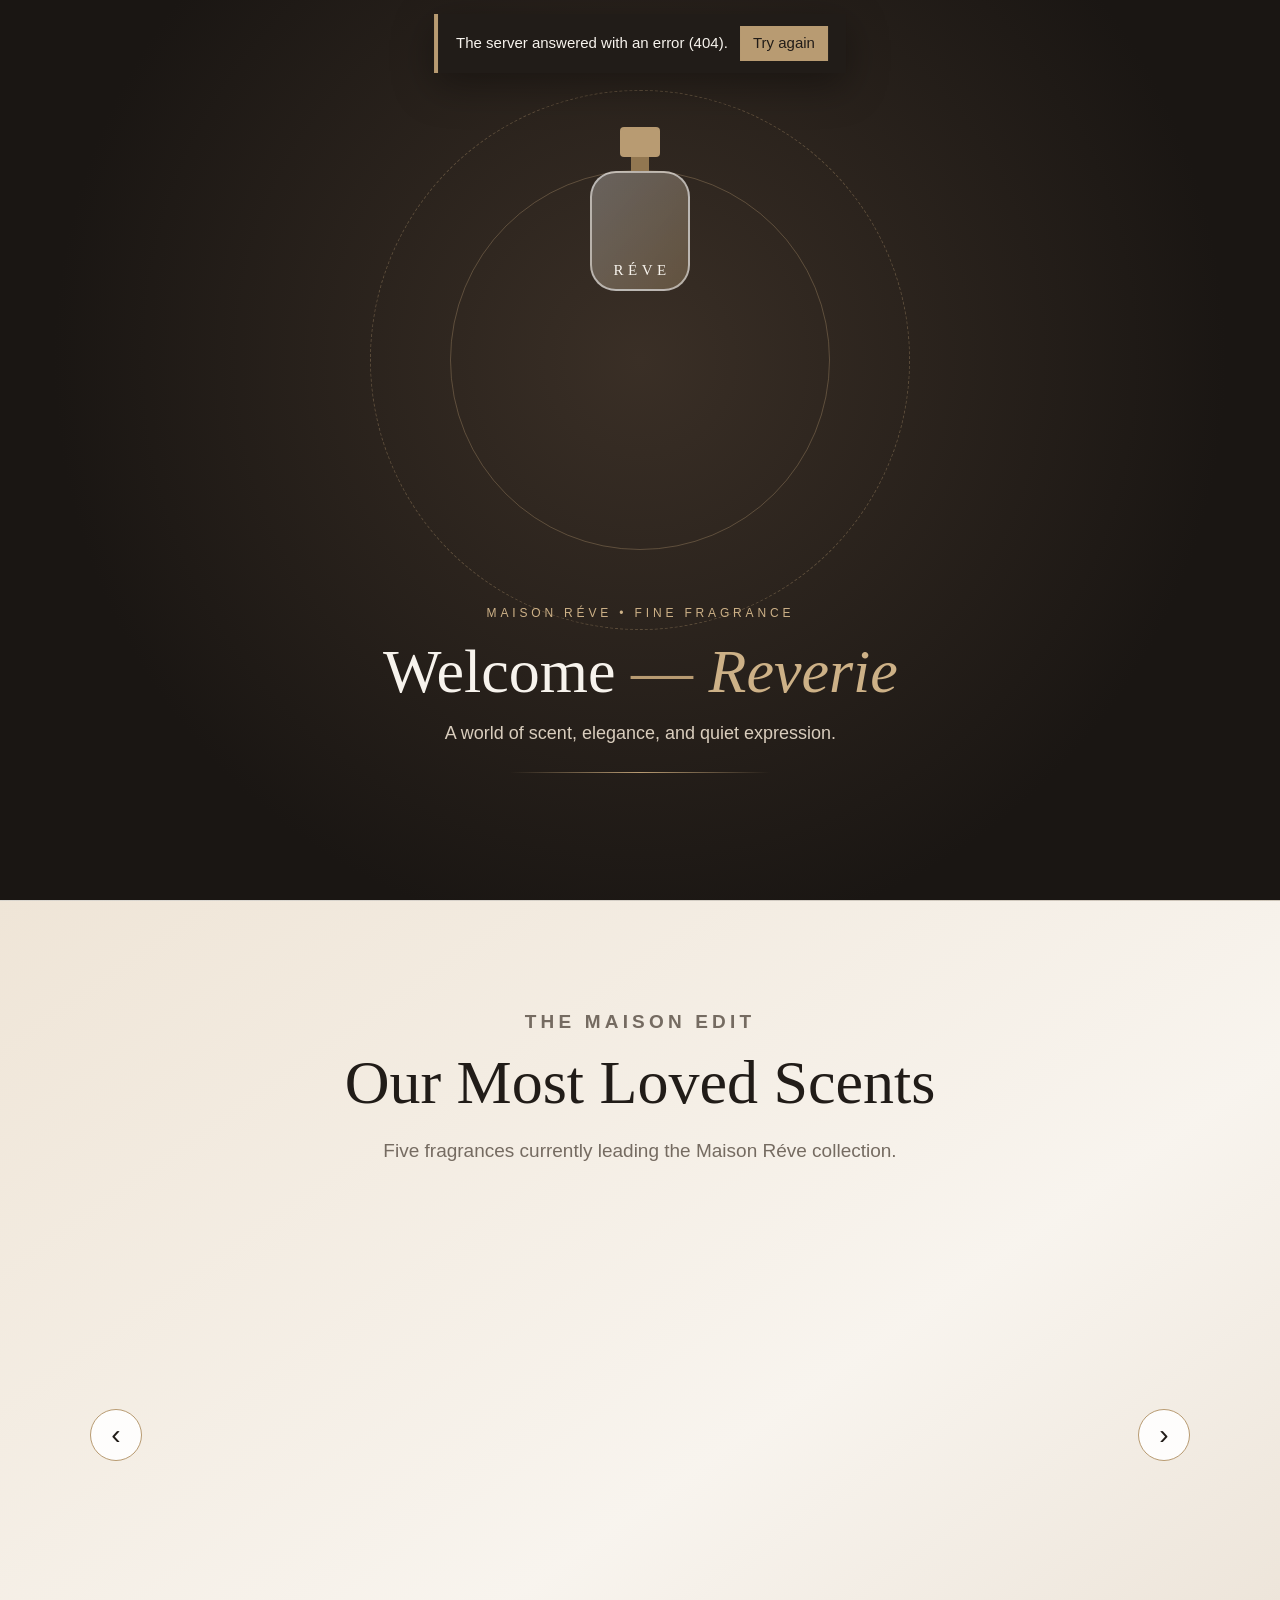
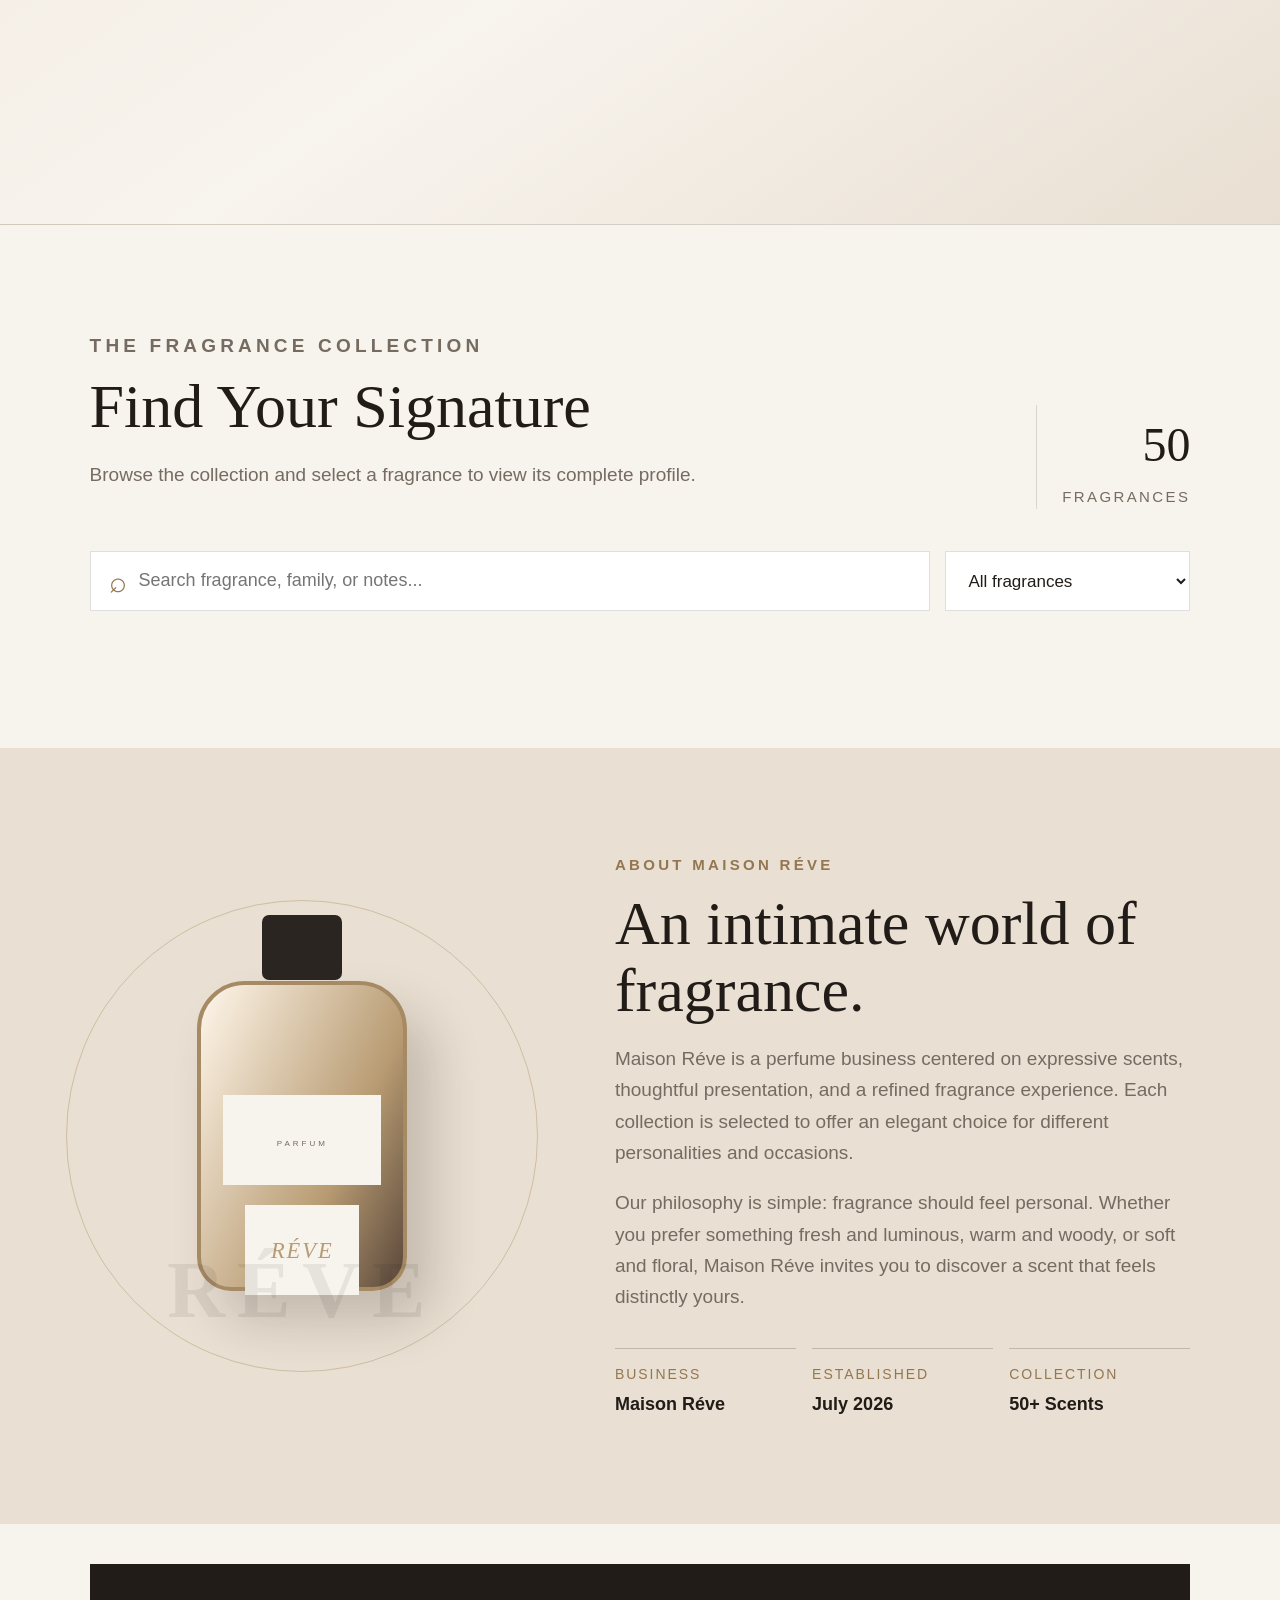
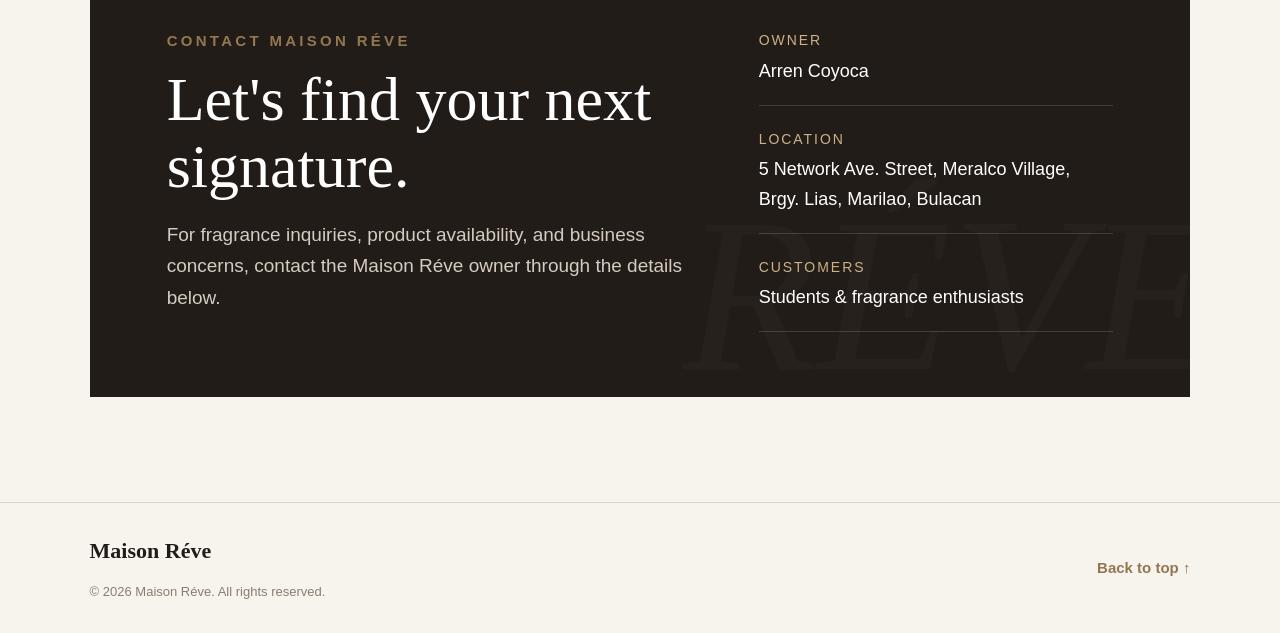
==== index.html @ 96242b7e "Frontend" ====
<!DOCTYPE html>
<html lang="en">

<head>
  <meta charset="UTF-8">
  <meta name="viewport" content="width=device-width,initial-scale=1.0">
  <title>Maison Réve | SCENT</title>
  <link rel="stylesheet" href="css/style.css">
</head>

<body>
  <!-- Elegant opening transition -->
  <div id="siteOpening" class="site-opening" aria-hidden="true">
    <div class="opening-orbit orbit-1"></div>
    <div class="opening-orbit orbit-2"></div>
    <div class="opening-bottle" aria-hidden="true">
      <span class="opening-cap"></span>
      <span class="opening-neck"></span>
      <span class="opening-body"></span>
      <span class="opening-label">RÉVE</span>
    </div>
    <div class="opening-copy">
      <small>MAISON RÉVE • FINE FRAGRANCE</small>
      <h2>Welcome <span class="dash">—</span> <em>Reverie</em></h2>
      <p>A world of scent, elegance, and quiet expression.</p>
      <i class="opening-line"></i>
    </div>
  </div>
  <div class="ambient a1"></div>
  <div class="ambient a2"></div>
  <header class="header">
    <div class="brand" id="secretLogo" title="Maison Réve — private access" tabindex="0" role="button"
      aria-label="Maison Réve logo"><img src="assets/logo.png" alt="Maison Réve"></div>
    <nav><a class="active" href="#home">Home</a><a href="#fragrance">Fragrance</a><a href="#about">About</a></nav>
    <span class="system-mark">SCENT <b>•</b> Maison Réve</span>
  </header>
  <main>
    <section id="home" class="hero section">
      <!-- Animated hero background: drifting light + rising scent particles (decorative only) -->
      <div class="hero-motion" aria-hidden="true"><i></i><i></i><i></i><i></i><b></b><b></b><b></b><b></b><b></b><b></b></div>
      <div class="hero-copy">
        <p class="eyebrow">MAISON RÉVE • FINE FRAGRANCE</p>
        <h1>A scent that becomes<br><em>part of your story.</em></h1>
        <p class="lead">Discover a curated collection of refined fragrances created for quiet confidence, memorable
          moments, and an unmistakable personal signature.</p>
        <div class="actions"><a class="button" href="#fragrance">Explore Fragrances</a><a class="under"
            href="#about">Discover Maison Réve →</a></div>
      </div>
      <div class="hero-art">
        <div class="halo"></div>
        <div class="bottle"><i class="cap"></i><i class="neck"></i>
          <div class="bottle-body">
            <div class="bottle-logo" id="heroBottleLogo"><span class="logo-main">MAISON</span><span
                class="logo-accent">RÉVE</span><small>PARFUM</small></div>
          </div>
        </div><span class="spark s1">✦</span><span class="spark s2">✧</span><span class="spark s3">❋</span><i
          class="scent-line l1"></i><i class="scent-line l2"></i>
      </div>
    </section>
    <section class="best section">
      <div class="heading center">
        <p class="eyebrow">THE MAISON EDIT</p>
        <h2>Our Most Loved Scents</h2>
        <p>Five fragrances currently leading the Maison Réve collection.</p>
      </div>
      <div class="top-carousel" aria-label="Our Most Loved Scents carousel">
        <button type="button" class="carousel-btn carousel-prev" id="topPrev" aria-label="Previous loved scent">‹</button>
        <div id="topFive" class="top-carousel-stage"></div>
        <button type="button" class="carousel-btn carousel-next" id="topNext" aria-label="Next loved scent">›</button>
      </div>
      <div class="carousel-dots" id="topDots" aria-label="Carousel position"></div>
    </section>
    <section id="fragrance" class="fragrance section">
      <div class="heading">
        <div>
          <p class="eyebrow">THE FRAGRANCE COLLECTION</p>
          <h2>Find Your Signature</h2>
          <p>Browse the collection and select a fragrance to view its complete profile.</p>
        </div>
        <div class="count"><strong id="count">50</strong><span>Fragrances</span></div>
      </div>
      <div class="tools"><label class="search"><span>⌕</span><input id="search" type="search"
            placeholder="Search fragrance, family, or notes..."></label><select id="sort">
          <option value="all">All fragrances</option>
          <option value="Male">Male</option>
          <option value="Female">Female</option>
          <option value="Unisex">Unisex</option>
          <option value="Preferred by Both">Preferred by Both</option>
          <option value="low">Price: Low to High</option>
          <option value="high">Price: High to Low</option>
          <option value="stock">Stock: Low to High</option>
        </select></div>
      <div id="grid" class="product-grid"></div>
      <div id="empty" class="empty" hidden>
        <div>◌</div>
        <h3>No fragrance found</h3>
        <p>Try another search or category.</p>
      </div>
    </section>
    <section id="about" class="about section">
      <div class="about-art">
        <div class="about-bottle"><span class="bottle-logo" id="aboutBottleLogo"><span
              class="logo-main">MAISON</span><span class="logo-accent">RÉVE</span><small>PARFUM</small></span></div>
        <b>RÉVE</b>
      </div>
      <div class="about-copy">
        <p class="eyebrow">ABOUT MAISON RÉVE</p>
        <h2>An intimate world of fragrance.</h2>
        <p>Maison Réve is a perfume business centered on expressive scents, thoughtful presentation, and a refined
          fragrance experience. Each collection is selected to offer an elegant choice for different personalities and
          occasions.</p>
        <p>Our philosophy is simple: fragrance should feel personal. Whether you prefer something fresh and luminous,
          warm and woody, or soft and floral, Maison Réve invites you to discover a scent that feels distinctly yours.
        </p>
        <div class="facts">
          <div><small>Business</small><strong>Maison Réve</strong></div>
          <div><small>Established</small><strong>July 2026</strong></div>
          <div><small>Collection</small><strong>50+ Scents</strong></div>
        </div>
      </div>
    </section>
    <section class="contact section">
      <div class="contact-card">
        <div>
          <p class="eyebrow">CONTACT MAISON RÉVE</p>
          <h2>Let's find your next signature.</h2>
          <p>For fragrance inquiries, product availability, and business concerns, contact the Maison Réve owner through
            the details below.</p>
        </div>
        <div class="contacts">
          <div><small>Owner</small><strong>Arren Coyoca</strong></div>
          <div><small>Location</small><strong>5 Network Ave. Street, Meralco Village, Brgy. Lias, Marilao,
              Bulacan</strong></div>
          <div><small>Customers</small><strong>Students & fragrance enthusiasts</strong></div>
        </div>
      </div>
    </section>
  </main>
  <footer>
    <div><strong>Maison Réve</strong><small>© 2026
        Maison Réve. All rights reserved.</small></div><a href="#home">Back to top ↑</a>
  </footer>
  <div id="modal" class="backdrop" aria-hidden="true">
    <div class="modal"><button id="close">×</button>
      <div class="modal-img"><img id="mi" alt=""></div>
      <div class="modal-copy">
        <p id="mc" class="eyebrow"></p>
        <h2 id="mn"></h2>
        <div id="mf" class="family"></div>
        <p id="md"></p>
        <div class="notes"><small>NOTES</small><strong id="mnotes"></strong></div>
        <div class="meta">
          <div><small>PRICE</small><strong id="mp"></strong></div>
          <div><small>SIZE</small><strong id="ms"></strong></div>
          <div><small>STOCK LEFT</small><strong id="mst"></strong></div>
        </div>
        <p class="view-only">Product viewing only — no cart, checkout, or POS ordering is available.</p>
      </div>
    </div>
  </div>

  <!-- PRIVATE ACCESS (opened by clicking the logo 5 times) -->
  <div id="lgOverlay" class="lg-overlay" aria-hidden="true">
    <div class="lg-backdrop"></div>
    <i class="lg-ring"></i>
    <p class="lg-opening">Opening private access…</p>
    <div class="lg-card" role="dialog" aria-modal="true" aria-labelledby="lgTitle">
      <button type="button" id="lgClose" class="lg-close" aria-label="Close login">×</button>
      <div class="lg-brand">Maison Réve</div>
      <p class="lg-eyebrow">RESTRICTED ADMINISTRATIVE ACCESS</p>
      <h2 id="lgTitle">Welcome back.</h2>
      <p class="lg-sub">Enter your administrator email and password, then verify the one-time code.</p>
      <form id="lgForm" novalidate>
        <label>Email address
          <input id="lgEmail" type="email" placeholder="admin@maisonreve.com" required autocomplete="username">
        </label>
        <label>Password
          <input id="lgPassword" type="password" placeholder="Enter password" required autocomplete="current-password">
        </label>
        <div class="lg-otp-row">
          <label>OTP verification code
            <input id="lgOtp" type="text" inputmode="numeric" maxlength="6" placeholder="6-digit code" required autocomplete="one-time-code">
          </label>
          <button type="button" id="lgSendOtp" class="lg-secondary">Send OTP</button>
        </div>
        <div id="lgOtpStatus" class="lg-otp-status" aria-live="polite"></div>
        <button type="submit" class="lg-primary">Verify &amp; Sign In</button>
        <p id="lgError" class="lg-error" aria-live="polite"></p>
      </form>
    </div>
  </div>
  <!-- WELCOME TRANSITION (plays after a successful login) -->
  <div id="welcome" class="welcome" aria-hidden="true">
    <div class="welcome-bg"></div>
    <div class="welcome-inner">
      <svg class="welcome-bottle" viewBox="0 0 120 200" aria-hidden="true">
        <rect pathLength="1" x="42" y="6" width="36" height="32" rx="4"/>
        <rect pathLength="1" x="52" y="38" width="16" height="14"/>
        <rect pathLength="1" x="20" y="52" width="80" height="140" rx="24"/>
        <rect pathLength="1" x="34" y="104" width="52" height="46" rx="3"/>
      </svg>
      <small>IDENTITY VERIFIED</small>
      <h2>Welcome back, <em id="welcomeName">admin</em></h2>
      <p>Preparing your SCENT dashboard…</p>
      <div class="welcome-bar"><i></i></div>
    </div>
  </div>
  <script src="js/api.js"></script>
  <script src="js/app.js"></script>
</body>
</html>
---- css/style.css ----
:root {
  --ivory: #f7f3ed;
  --cream: #efe8de;
  --white: #fff;
  --espresso: #211c18;
  --gold: #b89b72;
  --gold2: #927751;
  --taupe: #756b61;
  --line: rgba(33, 28, 24, 0.14);
  --serif: Georgia, "Times New Roman", serif;
  --sans: "Segoe UI", Arial, Helvetica, sans-serif;
  --shadow: 0 22px 60px rgba(45, 34, 25, 0.13);
}
* {
  box-sizing: border-box;
}
html {
  scroll-behavior: smooth;
}
body {
  margin: 0;
  background: var(--ivory);
  color: var(--espresso);
  font-family: var(--sans);
  font-size: 18px;
  line-height: 1.65;
  overflow-x: hidden;
}
body:before {
  content: "";
  position: fixed;
  inset: 0;
  pointer-events: none;
  z-index: -2;
  opacity: 0.28;
  background-image: radial-gradient(
    rgba(184, 155, 114, 0.2) 1px,
    transparent 1px
  );
  background-size: 28px 28px;
}
.ambient {
  position: fixed;
  border-radius: 50%;
  pointer-events: none;
  z-index: -1;
}
.a1 {
  width: 430px;
  height: 430px;
  right: -180px;
  top: 100px;
  background: rgba(184, 155, 114, 0.11);
  filter: blur(4px);
}
.a2 {
  width: 350px;
  height: 350px;
  left: -170px;
  bottom: 100px;
  background: rgba(126, 103, 76, 0.08);
  filter: blur(5px);
}
a {
  color: inherit;
  text-decoration: none;
}
button,
input,
select {
  font: inherit;
}
.header {
  position: sticky;
  top: 0;
  z-index: 20;
  height: 94px;
  padding: 0 5%;
  display: flex;
  align-items: center;
  justify-content: space-between;
  background: rgba(247, 243, 237, 0.97);
  border-bottom: 1px solid var(--line);
}
.brand {
  width: 190px;
  height: 72px;
  display: flex;
  align-items: center;
  cursor: pointer;
}
.brand img {
  width: 100%;
  height: 100%;
  object-fit: contain;
}
.header nav {
  display: flex;
  gap: 42px;
}
.header nav a {
  font-size: 18px;
  font-weight: 700;
  letter-spacing: 0.07em;
  position: relative;
  padding: 10px 0;
}
.header nav a:after {
  content: "";
  position: absolute;
  left: 0;
  right: 0;
  bottom: 2px;
  height: 2px;
  background: var(--gold);
  transform: scaleX(0);
  transition: 0.25s;
}
.header nav a:hover:after,
.header nav a.active:after {
  transform: scaleX(1);
}
.system-mark {
  font-size: 14px;
  letter-spacing: 0.12em;
  color: var(--taupe);
}
.system-mark b {
  color: var(--gold);
}
.section {
  padding: 105px 7%;
  position: relative;
}
.hero {
  min-height: calc(100vh - 94px);
  display: grid;
  grid-template-columns: 1.05fr 0.95fr;
  align-items: center;
  gap: 60px;
  overflow: hidden;
}
.eyebrow {
  margin: 0 0 12px;
  color: var(--gold2);
  font-size: 15px;
  font-weight: 800;
  letter-spacing: 0.22em;
}
.hero h1 {
  font-family: var(--serif);
  font-weight: 400;
  font-size: clamp(50px, 6vw, 82px);
  line-height: 1.02;
  margin: 0 0 28px;
}
.hero h1 em {
  color: var(--gold2);
  font-style: italic;
}
.lead {
  max-width: 680px;
  font-size: 20px;
  color: var(--taupe);
  margin-bottom: 34px;
}
.actions {
  display: flex;
  gap: 28px;
  align-items: center;
  flex-wrap: wrap;
}
.button {
  display: inline-flex;
  align-items: center;
  justify-content: center;
  min-height: 56px;
  padding: 0 30px;
  background: var(--espresso);
  color: #fff;
  font-weight: 700;
  font-size: 18px;
}
.under {
  font-weight: 700;
  font-size: 17px;
  border-bottom: 1px solid var(--gold);
  padding-bottom: 5px;
}
.hero-art {
  min-height: 580px;
  position: relative;
  display: flex;
  align-items: center;
  justify-content: center;
}
.halo {
  width: 510px;
  height: 510px;
  border-radius: 50%;
  background: radial-gradient(
    circle,
    rgba(184, 155, 114, 0.23),
    rgba(184, 155, 114, 0.04) 58%,
    transparent 70%
  );
}
.bottle {
  position: absolute;
  width: 280px;
  height: 490px;
  display: flex;
  justify-content: center;
  align-items: flex-end;
}
.bottle .cap {
  position: absolute;
  top: 22px;
  width: 78px;
  height: 62px;
  border-radius: 7px;
  background: #2c2621;
  z-index: 2;
}
.bottle .neck {
  position: absolute;
  top: 75px;
  width: 100px;
  height: 70px;
  background: #b89b72;
  border: 3px solid #927751;
  z-index: 1;
}
.bottle-body {
  width: 245px;
  height: 355px;
  border: 4px solid rgba(184, 155, 114, 0.65);
  border-radius: 55px 55px 42px 42px;
  background: linear-gradient(
    120deg,
    rgba(255, 255, 255, 0.8),
    rgba(184, 155, 114, 0.34),
    rgba(43, 34, 27, 0.22)
  );
  box-shadow: 30px 35px 55px rgba(50, 38, 28, 0.22);
  display: grid;
  place-items: center;
}
.bottle-body div {
  width: 178px;
  height: 118px;
  background: rgba(247, 243, 237, 0.94);
  display: grid;
  place-items: center;
  text-align: center;
  font-family: var(--serif);
  font-size: 22px;
  letter-spacing: 3px;
  line-height: 1.25;
  box-shadow: 0 10px 22px rgba(30, 22, 18, 0.12);
}
.bottle-body em {
  font-size: 25px;
  color: var(--gold2);
}
.spark {
  position: absolute;
  color: var(--gold2);
  opacity: 0.65;
}
.s1 {
  top: 70px;
  right: 5%;
  font-size: 30px;
}
.s2 {
  bottom: 95px;
  left: 6%;
  font-size: 44px;
}
.s3 {
  top: 175px;
  left: 4%;
  font-size: 30px;
}
.scent-line {
  position: absolute;
  width: 150px;
  height: 70px;
  border-top: 1px solid rgba(184, 155, 114, 0.5);
  border-radius: 50%;
}
.l1 {
  right: 2%;
  top: 135px;
  transform: rotate(25deg);
}
.l2 {
  left: 0;
  bottom: 170px;
  transform: rotate(-25deg);
}
.heading {
  display: flex;
  align-items: end;
  justify-content: space-between;
  gap: 30px;
  margin-bottom: 42px;
}
.heading.center {
  display: block;
  text-align: center;
}
.heading h2,
.about-copy h2,
.contact-card h2 {
  font-family: var(--serif);
  font-weight: 400;
  font-size: clamp(43px, 5vw, 62px);
  line-height: 1.08;
  margin: 0 0 12px;
}
.heading p {
  color: var(--taupe);
  font-size: 19px;
  max-width: 720px;
}
.center p {
  margin-left: auto;
  margin-right: auto;
}
.count {
  display: flex;
  flex-direction: column;
  text-align: right;
  border-left: 1px solid var(--line);
  padding-left: 25px;
  min-width: 130px;
}
.count strong {
  font-family: var(--serif);
  font-size: 48px;
  font-weight: 400;
}
.count span {
  font-size: 15px;
  letter-spacing: 0.16em;
  color: var(--taupe);
  text-transform: uppercase;
}
.best {
  background: linear-gradient(145deg, #efe5d7, #f8f4ee 58%, #e9dfd2);
  border-top: 1px solid var(--line);
  border-bottom: 1px solid var(--line);
}
.top-grid {
  display: grid;
  grid-template-columns: repeat(5, 1fr);
  gap: 18px;
}
.top-card {
  background: rgba(255, 255, 255, 0.7);
  border: 1px solid rgba(184, 155, 114, 0.3);
  padding-bottom: 22px;
  position: relative;
  cursor: pointer;
  overflow: hidden;
  transition: 0.3s;
}
.top-card:hover {
  transform: translateY(-8px);
  box-shadow: var(--shadow);
}
.rank {
  position: absolute;
  top: 14px;
  left: 14px;
  width: 42px;
  height: 42px;
  border-radius: 50%;
  background: var(--espresso);
  color: #fff;
  display: grid;
  place-items: center;
  font-family: var(--serif);
  font-size: 19px;
  z-index: 2;
}
.top-img {
  width: 100%;
  aspect-ratio: 1/1.05;
  display: block;
  object-fit: cover;
}
.top-info {
  padding: 16px 18px 0;
}
.top-info h3 {
  font-family: var(--serif);
  font-size: 27px;
  font-weight: 400;
  margin: 0;
}
.top-info p {
  margin: 0;
  color: var(--taupe);
  font-size: 16px;
}
.price {
  display: block;
  margin-top: 10px;
  font-weight: 800;
  font-size: 20px;
}
.fragrance {
  background: var(--ivory);
}
.tools {
  display: flex;
  gap: 15px;
  margin-bottom: 32px;
}
.search {
  flex: 1;
  display: flex;
  align-items: center;
  background: #fff;
  border: 1px solid var(--line);
  min-height: 60px;
  padding: 0 18px;
}
.search span {
  font-size: 30px;
  color: var(--gold2);
  margin-right: 10px;
}
.search input {
  width: 100%;
  border: 0;
  outline: 0;
  background: transparent;
  font-size: 18px;
}
.tools select {
  min-width: 245px;
  border: 1px solid var(--line);
  background: #fff;
  padding: 0 18px;
  font-size: 17px;
  color: var(--espresso);
  outline: 0;
}
.product-grid {
  display: grid;
  grid-template-columns: repeat(4, 1fr);
  gap: 22px;
}
.product-card {
  background: rgba(255, 255, 255, 0.76);
  border: 1px solid var(--line);
  cursor: pointer;
  transition: 0.3s;
  overflow: hidden;
}
.product-card:hover {
  transform: translateY(-7px);
  box-shadow: var(--shadow);
  border-color: rgba(184, 155, 114, 0.6);
}
.image-wrap {
  position: relative;
  background: var(--cream);
}
.product-img {
  width: 100%;
  aspect-ratio: 1/1.12;
  object-fit: cover;
  display: block;
}
.stock {
  position: absolute;
  left: 13px;
  bottom: 13px;
  background: rgba(33, 28, 24, 0.93);
  color: #fff;
  padding: 7px 11px;
  font-size: 15px;
  font-weight: 700;
}
.stock.low {
  background: #7d553e;
}
.info {
  padding: 18px 19px 21px;
}
.family {
  font-size: 15px;
  text-transform: uppercase;
  letter-spacing: 0.12em;
  color: var(--gold2);
}
.info h3 {
  font-family: var(--serif);
  font-weight: 400;
  font-size: 27px;
  margin: 0 0 2px;
}
.desc {
  font-size: 16px;
  color: var(--taupe);
  margin: 11px 0 12px;
  display: -webkit-box;
  -webkit-line-clamp: 2;
  -webkit-box-orient: vertical;
  line-clamp: 2;
  overflow: hidden;
}
.bottom {
  display: flex;
  align-items: center;
  justify-content: space-between;
}
.view {
  font-size: 15px;
  font-weight: 700;
  color: var(--gold2);
}
.empty {
  text-align: center;
  padding: 90px 20px;
}
.empty div {
  font-size: 60px;
  color: var(--gold);
}
.empty h3 {
  font-family: var(--serif);
  font-size: 34px;
  font-weight: 400;
}
.about {
  display: grid;
  grid-template-columns: 0.85fr 1.15fr;
  gap: 100px;
  align-items: center;
  background: #e9dfd2;
  overflow: hidden;
}
.about-art {
  min-height: 540px;
  display: grid;
  place-items: center;
  position: relative;
}
.about-art:before {
  content: "";
  position: absolute;
  width: 470px;
  height: 470px;
  border: 1px solid rgba(184, 155, 114, 0.5);
  border-radius: 50%;
}
.about-art > b {
  position: absolute;
  bottom: 50px;
  font-family: var(--serif);
  font-size: 80px;
  letter-spacing: 0.15em;
  color: rgba(33, 28, 24, 0.08);
}
.about-bottle {
  width: 210px;
  height: 310px;
  border-radius: 48px 48px 34px 34px;
  background: linear-gradient(115deg, #fff7eb, #b89b72 65%, #59473a);
  border: 4px solid #a68a64;
  box-shadow: 25px 30px 50px rgba(47, 35, 25, 0.2);
  position: relative;
}
.about-bottle:before {
  content: "";
  position: absolute;
  width: 80px;
  height: 65px;
  background: #2b2521;
  left: 61px;
  top: -70px;
  border-radius: 7px;
}
.about-bottle span {
  position: absolute;
  left: 22px;
  right: 22px;
  top: 110px;
  height: 90px;
  background: #f7f3ed;
  display: grid;
  place-items: center;
  text-align: center;
  font-family: var(--serif);
  font-size: 20px;
  letter-spacing: 2px;
}
.about-bottle em {
  color: var(--gold2);
}
.about-copy > p:not(.eyebrow) {
  font-size: 19px;
  color: var(--taupe);
  max-width: 760px;
}
.facts {
  display: grid;
  grid-template-columns: repeat(3, 1fr);
  gap: 16px;
  margin-top: 35px;
}
.facts div {
  border-top: 1px solid rgba(33, 28, 24, 0.2);
  padding-top: 14px;
}
.facts small,
.contacts small {
  display: block;
  color: var(--gold2);
  font-size: 14px;
  text-transform: uppercase;
  letter-spacing: 0.14em;
  margin-bottom: 4px;
}
.facts strong,
.contacts strong {
  font-size: 18px;
}
.contact {
  padding-top: 40px;
}
.contact-card {
  background: var(--espresso);
  color: #fff;
  padding: 65px 7%;
  display: grid;
  grid-template-columns: 1.2fr 0.8fr;
  gap: 60px;
  position: relative;
  overflow: hidden;
}
.contact-card:after {
  content: "RÉVE";
  position: absolute;
  right: -30px;
  bottom: -80px;
  font-family: var(--serif);
  font-size: 220px;
  color: rgba(255, 255, 255, 0.025);
  font-style: italic;
}
.contact-card h2 {
  color: #fff;
}
.contact-card p:not(.eyebrow) {
  color: #d6cbc0;
  font-size: 19px;
  max-width: 680px;
}
.contacts {
  display: grid;
  gap: 22px;
  position: relative;
  z-index: 2;
}
.contacts div {
  border-bottom: 1px solid rgba(255, 255, 255, 0.15);
  padding-bottom: 18px;
}
.contacts small {
  color: #cdb187;
}
.contacts strong {
  font-weight: 500;
  color: #fff;
}
footer {
  padding: 30px 7%;
  border-top: 1px solid var(--line);
  display: flex;
  justify-content: space-between;
  align-items: center;
  gap: 20px;
  color: var(--taupe);
  font-size: 15px;
}
footer div {
  display: flex;
  gap: 22px;
  align-items: center;
}
footer strong {
  font-family: var(--serif);
  font-size: 22px;
  color: var(--espresso);
}
footer a {
  font-weight: 700;
  color: var(--gold2);
}
.backdrop {
  position: fixed;
  inset: 0;
  background: rgba(25, 20, 17, 0.68);
  z-index: 100;
  display: none;
  align-items: center;
  justify-content: center;
  padding: 30px;
}
.backdrop.show {
  display: flex;
}
.modal {
  width: min(1080px, 96vw);
  max-height: 90vh;
  overflow: auto;
  background: var(--ivory);
  display: grid;
  grid-template-columns: 0.85fr 1.15fr;
  position: relative;
  box-shadow: 0 30px 90px rgba(0, 0, 0, 0.35);
}
.modal > button {
  position: absolute;
  right: 18px;
  top: 12px;
  width: 44px;
  height: 44px;
  border: 0;
  background: rgba(247, 243, 237, 0.9);
  font-size: 32px;
  z-index: 4;
}
.modal-img {
  background: var(--cream);
  min-height: 620px;
}
.modal-img img {
  width: 100%;
  height: 100%;
  object-fit: cover;
}
.modal-copy {
  padding: 60px 55px;
}
.modal-copy h2 {
  font-family: var(--serif);
  font-size: 56px;
  font-weight: 400;
  line-height: 1.05;
  margin: 0 0 5px;
}
.modal-copy > .family {
  margin-bottom: 20px;
}
.modal-copy > p:not(.eyebrow):not(.view-only) {
  font-size: 19px;
  color: var(--taupe);
  margin: 25px 0;
}
.notes {
  border-top: 1px solid var(--line);
  border-bottom: 1px solid var(--line);
  padding: 17px 0;
  margin: 25px 0;
}
.notes small,
.meta small {
  display: block;
  color: var(--gold2);
  font-size: 13px;
  letter-spacing: 0.16em;
}
.notes strong {
  font-size: 18px;
}
.meta {
  display: grid;
  grid-template-columns: repeat(3, 1fr);
  gap: 15px;
}
.meta div {
  background: #fff;
  border: 1px solid var(--line);
  padding: 14px;
}
.meta strong {
  font-size: 21px;
}
.view-only {
  color: var(--gold2) !important;
  font-size: 15px !important;
  font-weight: 700;
}
@media (max-width: 1100px) {
  .top-grid {
    grid-template-columns: repeat(3, 1fr);
  }
  .product-grid {
    grid-template-columns: repeat(3, 1fr);
  }
  .system-mark {
    display: none;
  }
  .hero {
    grid-template-columns: 1fr;
  }
  .hero-art {
    min-height: 520px;
  }
}
@media (max-width: 760px) {
  body {
    font-size: 17px;
  }
  .header {
    height: 78px;
    padding: 0 5%;
  }
  .brand {
    width: 145px;
    height: 60px;
  }
  .header nav {
    gap: 18px;
  }
  .header nav a {
    font-size: 15px;
  }
  .section {
    padding: 75px 5%;
  }
  .hero {
    min-height: auto;
  }
  .hero h1 {
    font-size: 48px;
  }
  .lead {
    font-size: 18px;
  }
  .hero-art {
    min-height: 420px;
  }
  .halo {
    width: 360px;
    height: 360px;
  }
  .bottle-body {
    width: 185px;
    height: 280px;
  }
  .bottle {
    height: 400px;
  }
  .top-grid,
  .product-grid {
    grid-template-columns: repeat(2, 1fr);
  }
  .heading {
    display: block;
  }
  .count {
    text-align: left;
    border-left: 0;
    border-top: 1px solid var(--line);
    padding: 15px 0 0;
    margin-top: 20px;
  }
  .tools {
    display: block;
  }
  .tools select {
    width: 100%;
    height: 60px;
    margin-top: 12px;
  }
  .about {
    grid-template-columns: 1fr;
    gap: 40px;
  }
  .about-art {
    min-height: 420px;
  }
  .facts {
    grid-template-columns: 1fr;
  }
  .contact-card {
    grid-template-columns: 1fr;
    padding: 45px 7%;
  }
  footer {
    display: block;
  }
  footer div {
    display: block;
  }
  footer span {
    display: block;
    margin-top: 6px;
  }
  .modal {
    grid-template-columns: 1fr;
  }
  .modal-img {
    min-height: 340px;
  }
  .modal-copy {
    padding: 38px 28px;
  }
  .modal-copy h2 {
    font-size: 44px;
  }
}
@media (max-width: 500px) {
  .header nav {
    gap: 11px;
  }
  .header nav a {
    font-size: 13px;
  }
  .brand {
    width: 125px;
  }
  .hero h1 {
    font-size: 42px;
  }
  .hero-art {
    min-height: 350px;
  }
  .top-grid,
  .product-grid {
    grid-template-columns: 1fr;
  }
  .modal-meta {
    grid-template-columns: 1fr;
  }
}

/* ==========================================================
   MAISON RÉVE LOGO CUSTOMIZATION
   Change these variables to customize the logo inside both
   perfume bottles without editing the layout.
   ========================================================== */
:root {
  --bottle-logo-main: #211c18;
  --bottle-logo-accent: #b89b72;
  --bottle-logo-size: 22px;
  --bottle-logo-letter-spacing: 2.5px;
}
.bottle-logo {
  display: flex;
  flex-direction: column;
  align-items: center;
  justify-content: center;
  text-align: center;
  font-family: Georgia, "Times New Roman", serif;
  line-height: 1.05;
  letter-spacing: var(--bottle-logo-letter-spacing);
  color: var(--bottle-logo-main);
  font-size: var(--bottle-logo-size);
  font-weight: 400;
}
.bottle-logo .logo-main {
  font-size: 1em;
}
.bottle-logo .logo-accent {
  font-size: 1.12em;
  color: var(--bottle-logo-accent);
  font-style: italic;
}
.bottle-logo small {
  font-family: Arial, Helvetica, sans-serif;
  font-size: 8px;
  letter-spacing: 3px;
  margin-top: 7px;
  color: #756b61;
}
.secret-click-hint {
  position: fixed;
  top: 101px;
  left: 50%;
  transform: translate(-50%, -8px);
  background: #211c18;
  color: #fff;
  padding: 8px 14px;
  border: 1px solid #b89b72;
  font-size: 13px;
  letter-spacing: 0.08em;
  opacity: 0;
  pointer-events: none;
  transition: 0.2s;
  z-index: 30;
}
.secret-click-hint.visible {
  opacity: 1;
  transform: translate(-50%, 0);
}
footer div {
  display: flex;
  gap: 22px;
  align-items: center;
  flex-wrap: wrap;
}
footer div small {
  display: block;
  width: 100%;
  font-size: 13px;
  color: #8a7d70;
  margin-top: -10px;
}

/* =========================================================
   FLOATING LOGIN PANEL (opened by 5 clicks on the logo)
   ========================================================= */
.brand.pulse img {
  animation: lgLogoPulse 1.1s ease-in-out;
}
@keyframes lgLogoPulse {
  0%,
  100% {
    filter: drop-shadow(0 0 0 rgba(184, 155, 114, 0));
    transform: scale(1);
  }
  45% {
    filter: drop-shadow(0 0 14px rgba(184, 155, 114, 0.95));
    transform: scale(1.08);
  }
}

.lg-overlay {
  position: fixed;
  inset: 0;
  z-index: 200;
  display: none;
  align-items: center;
  justify-content: center;
  padding: 20px;
  --ox: 100px;
  --oy: 47px;
}
.lg-overlay.active {
  display: flex;
}
.lg-overlay.closing {
  animation: lgFadeOut 0.35s ease forwards;
}
@keyframes lgFadeOut {
  to {
    opacity: 0;
  }
}

/* dim + blur the home page, expanding outward from the logo */
.lg-backdrop {
  position: absolute;
  inset: 0;
  background: rgba(25, 20, 17, 0.58);
  backdrop-filter: blur(9px);
  -webkit-backdrop-filter: blur(9px);
  clip-path: circle(0 at var(--ox) var(--oy));
}
.lg-overlay.opening .lg-backdrop {
  animation: lgReveal 1s cubic-bezier(0.65, 0, 0.25, 1) forwards;
}
.lg-overlay.show .lg-backdrop {
  clip-path: circle(160vmax at var(--ox) var(--oy));
}
@keyframes lgReveal {
  to {
    clip-path: circle(160vmax at var(--ox) var(--oy));
  }
}

/* golden ring that ripples out from the logo */
.lg-ring {
  position: absolute;
  left: var(--ox);
  top: var(--oy);
  width: 40px;
  height: 40px;
  margin: -20px 0 0 -20px;
  border: 2px solid #b89b72;
  border-radius: 50%;
  opacity: 0;
  pointer-events: none;
}
.lg-overlay.opening .lg-ring {
  animation: lgRing 1s ease-out forwards;
}
@keyframes lgRing {
  0% {
    opacity: 0.9;
    transform: scale(0.4);
  }
  100% {
    opacity: 0;
    transform: scale(26);
  }
}

/* "Opening private access…" text shown during the transition */
.lg-opening {
  position: absolute;
  left: 50%;
  top: 50%;
  margin: 0;
  transform: translate(-50%, -50%);
  font: italic 26px Georgia, "Times New Roman", serif;
  letter-spacing: 0.14em;
  color: #e6d3b0;
  opacity: 0;
  pointer-events: none;
  text-align: center;
}
.lg-overlay.opening .lg-opening {
  animation: lgText 1.1s ease forwards;
}
@keyframes lgText {
  0% {
    opacity: 0;
    transform: translate(-50%, -40%);
  }
  35%,
  70% {
    opacity: 1;
    transform: translate(-50%, -50%);
  }
  100% {
    opacity: 0;
    transform: translate(-50%, -58%);
  }
}

/* the floating card */
.lg-card {
  position: relative;
  width: min(410px, 100%);
  max-height: calc(100vh - 40px);
  overflow-y: auto;
  background: #fff;
  border-top: 3px solid var(--gold);
  padding: 34px 34px 26px;
  box-shadow: 0 30px 80px rgba(0, 0, 0, 0.45);
  opacity: 0;
  transform: translateY(26px) scale(0.96);
}
.lg-overlay.show .lg-card {
  animation: lgCardIn 0.55s cubic-bezier(0.2, 0.8, 0.2, 1) forwards;
}
@keyframes lgCardIn {
  to {
    opacity: 1;
    transform: none;
  }
}
.lg-close {
  position: absolute;
  top: 8px;
  right: 10px;
  width: 38px;
  height: 38px;
  border: 0;
  background: transparent;
  font-size: 28px;
  line-height: 1;
  color: var(--taupe);
  cursor: pointer;
}
.lg-close:hover {
  color: var(--espresso);
}
.lg-brand {
  font: 26px var(--serif);
  color: var(--gold);
  margin-bottom: 18px;
}
.lg-eyebrow {
  margin: 0;
  color: var(--gold2);
  letter-spacing: 0.18em;
  font-size: 12px;
  font-weight: bold;
}
.lg-card h2 {
  font: 400 36px var(--serif);
  margin: 6px 0 4px;
}
.lg-sub {
  margin: 0 0 6px;
  color: var(--taupe);
  font-size: 15px;
  line-height: 1.5;
}
.lg-card label {
  display: block;
  font-weight: 700;
  font-size: 15px;
  margin: 14px 0 0;
}
.lg-card input {
  width: 100%;
  display: block;
  margin-top: 6px;
  height: 46px;
  border: 1px solid #d4cbc0;
  padding: 0 14px;
  font-size: 16px;
  font-family: var(--sans);
  background: #fff;
}
.lg-card input:focus {
  outline: 2px solid var(--gold);
  border-color: var(--gold);
}
.lg-otp-row {
  display: grid;
  grid-template-columns: 1fr 120px;
  gap: 10px;
  align-items: end;
}
.lg-secondary {
  height: 46px;
  border: 1px solid var(--espresso);
  background: var(--ivory);
  color: var(--espresso);
  font-weight: 700;
  font-size: 14px;
  cursor: pointer;
  font-family: var(--sans);
}
.lg-secondary:hover {
  background: var(--cream);
}
.lg-otp-status {
  font-size: 13px;
  min-height: 20px;
  margin-top: 8px;
  color: var(--taupe);
}
.lg-otp-status.good {
  color: #52705b;
}
.lg-otp-status.bad {
  color: #9b4e3c;
}
.lg-primary {
  width: 100%;
  height: 50px;
  margin-top: 12px;
  border: 0;
  background: var(--espresso);
  color: #fff;
  font-weight: bold;
  font-size: 16px;
  cursor: pointer;
  font-family: var(--sans);
}
.lg-primary:hover {
  background: #3a312a;
}
.lg-demo {
  margin: 10px 0 0;
  font-size: 12.5px;
  line-height: 1.45;
  color: var(--taupe);
}
.lg-demo-otp {
  margin-top: 10px;
  padding: 10px 12px;
  background: var(--cream);
  border-left: 3px solid var(--gold);
  font-weight: 800;
  font-size: 14px;
  letter-spacing: 0.1em;
}
.lg-demo-otp[hidden] {
  display: none;
}
.lg-error {
  margin: 8px 0 0;
  min-height: 20px;
  color: #9b4e3c;
  font-weight: bold;
  font-size: 14px;
}
@media (max-width: 480px) {
  .lg-card {
    padding: 30px 22px 22px;
  }
  .lg-otp-row {
    grid-template-columns: 1fr;
  }
  .lg-opening {
    font-size: 21px;
  }
}
@media (prefers-reduced-motion: reduce) {
  .lg-overlay *,
  .brand.pulse img {
    animation-duration: 0.01s !important;
  }
}

/* =========================================================
   WELCOME TRANSITION (after login, before the dashboard)
   ========================================================= */
.welcome {
  position: fixed;
  inset: 0;
  z-index: 400;
  display: none;
  align-items: center;
  justify-content: center;
  color: #fff;
  text-align: center;
}
.welcome.active {
  display: flex;
}
.welcome-bg {
  position: absolute;
  inset: 0;
  background: radial-gradient(
      circle at 50% 38%,
      rgba(201, 160, 98, 0.35),
      transparent 55%
    ),
    linear-gradient(135deg, #1b1612 0%, #3b2c1f 55%, #7a5a35 120%);
  clip-path: circle(0 at 50% 50%);
}
.welcome.active .welcome-bg {
  animation: wcReveal 0.95s cubic-bezier(0.65, 0, 0.25, 1) forwards;
}
@keyframes wcReveal {
  to {
    clip-path: circle(150vmax at 50% 50%);
  }
}
.welcome-inner {
  position: relative;
  padding: 20px;
}
.welcome-bottle {
  width: 96px;
  height: 160px;
  margin: 0 auto 22px;
  display: block;
  fill: rgba(184, 155, 114, 0.1);
  stroke: #d3b583;
  stroke-width: 1.6;
  overflow: visible;
}
.welcome-bottle rect {
  stroke-dasharray: 1;
  stroke-dashoffset: 1;
}
.welcome.active .welcome-bottle rect {
  animation: wcDraw 1.5s ease forwards 0.45s;
}
@keyframes wcDraw {
  to {
    stroke-dashoffset: 0;
  }
}
.welcome small,
.welcome h2,
.welcome p,
.welcome-bar {
  opacity: 0;
}
.welcome.active small {
  animation: wcUp 0.7s ease forwards 0.9s;
}
.welcome.active h2 {
  animation: wcUp 0.8s ease forwards 1.15s;
}
.welcome.active p {
  animation: wcUp 0.8s ease forwards 1.5s;
}
.welcome.active .welcome-bar {
  animation: wcUp 0.5s ease forwards 1.5s;
}
@keyframes wcUp {
  from {
    opacity: 0;
    transform: translateY(14px);
  }
  to {
    opacity: 1;
    transform: none;
  }
}
.welcome small {
  display: block;
  letter-spacing: 0.32em;
  font-size: 13px;
  color: #d3b583;
}
.welcome h2 {
  margin: 10px 0 6px;
  font: 400 44px var(--serif);
}
.welcome h2 em {
  color: #e6c995;
}
.welcome p {
  margin: 0 0 22px;
  color: #d9cdbd;
  letter-spacing: 0.06em;
}
.welcome-bar {
  width: 230px;
  height: 2px;
  margin: 0 auto;
  background: rgba(255, 255, 255, 0.18);
  overflow: hidden;
}
.welcome-bar i {
  display: block;
  height: 100%;
  width: 0;
  background: linear-gradient(90deg, #b89b72, #f1dcae);
}
.welcome.active .welcome-bar i {
  animation: wcBar 1.5s ease-in-out forwards 1.5s;
}
@keyframes wcBar {
  to {
    width: 100%;
  }
}
@media (max-width: 520px) {
  .welcome h2 {
    font-size: 32px;
  }
}
@media (prefers-reduced-motion: reduce) {
  .welcome *,
  .welcome-bg {
    animation-duration: 0.01s !important;
    animation-delay: 0s !important;
  }
}

/* =========================================================
   OPENING TRANSITION — "Welcome — Reverie"
   Plays once on page load (timing is set in app.js: playOpening)
   ========================================================= */
.site-opening { position: fixed; inset: 0; z-index: 200; display: grid; place-items: center; text-align: center;
  background: radial-gradient(circle at 50% 40%, #3a2f26, #1a1613 70%); color: #f7f3ed;
  transition: opacity 1s cubic-bezier(.65, 0, .35, 1), visibility 1s; }
.site-opening.done { opacity: 0; visibility: hidden; }
/* two slowly turning gold rings behind the bottle */
.opening-orbit { position: absolute; left: 50%; top: 40%; border: 1px solid rgba(184, 155, 114, .35); border-radius: 50%;
  transform: translate(-50%, -50%); animation: opSpin 14s linear infinite, opFade 1.6s ease both; }
.orbit-1 { width: 380px; height: 380px; }
.orbit-2 { width: 540px; height: 540px; border-style: dashed; animation-direction: reverse, normal; animation-duration: 22s, 1.6s; }
@keyframes opSpin { to { transform: translate(-50%, -50%) rotate(360deg); } }
@keyframes opFade { from { opacity: 0; } }
/* the bottle assembles piece by piece */
.opening-bottle { position: relative; width: 120px; height: 190px; margin: 0 auto 34px; display: flex; flex-direction: column; align-items: center; }
.opening-bottle > span { display: block; opacity: 0; animation: opRise .9s cubic-bezier(.22, 1, .36, 1) forwards; }
.opening-cap { width: 40px; height: 30px; background: #b89b72; border-radius: 4px; animation-delay: .9s !important; }
.opening-neck { width: 18px; height: 14px; background: #927751; animation-delay: .7s !important; }
.opening-body { width: 100px; height: 120px; border: 2px solid rgba(255, 255, 255, .55); border-radius: 26px;
  background: linear-gradient(130deg, rgba(255, 255, 255, .28), rgba(184, 155, 114, .35)); animation-delay: .3s !important; }
.opening-label { position: absolute; bottom: 38px; font: 15px Georgia, serif; letter-spacing: .3em; padding-left: .3em; animation-delay: 1.3s !important; }
@keyframes opRise { from { opacity: 0; transform: translateY(18px) scale(.96); } to { opacity: 1; transform: none; } }
.opening-copy small { display: block; letter-spacing: .32em; font-size: 12px; color: #cdb187; opacity: 0; animation: opRise 1s 1.5s forwards; }
.opening-copy h2 { font: 400 clamp(34px, 6vw, 62px) Georgia, serif; margin: 12px 0; opacity: 0; animation: opTrack 1.8s 1.7s cubic-bezier(.22, 1, .36, 1) forwards; }
.opening-copy h2 em { color: #cdb187; }
.opening-copy .dash { color: #b89b72; }
/* was: letter-spacing + blur (re-layout and re-paint on every frame); now transform + opacity only */
@keyframes opTrack { from { opacity: 0; transform: translateY(12px) scale(.93); } to { opacity: 1; transform: none; } }
.opening-copy p { margin: 0; color: #d9cdbd; opacity: 0; animation: opRise 1s 2.4s forwards; }
.opening-line { display: block; width: 0; height: 1px; margin: 24px auto 0; background: linear-gradient(90deg, transparent, #b89b72, transparent); animation: opLine 1.6s 2.2s ease forwards; }
@keyframes opLine { to { width: 260px; } }

/* =========================================================
   HERO MOVING BACKGROUND (pure CSS, light on the browser)
   Soft golden light drifts slowly; tiny scent particles rise.
   ========================================================= */
.hero { position: relative; isolation: isolate; }
.hero-motion { position: absolute; inset: -40px 0; z-index: -1; overflow: hidden; pointer-events: none;
  -webkit-mask-image: linear-gradient(transparent, #000 12%, #000 88%, transparent); mask-image: linear-gradient(transparent, #000 12%, #000 88%, transparent); }
.hero-motion i { position: absolute; border-radius: 50%; filter: blur(60px); opacity: .55; animation: heroDrift 18s ease-in-out infinite alternate; }
.hero-motion i:nth-child(1) { width: 460px; height: 460px; left: -8%; top: 5%; background: #e7d3b3; }
.hero-motion i:nth-child(2) { width: 380px; height: 380px; right: 2%; top: 0; background: #f0dcc0; animation-duration: 23s; animation-delay: -6s; }
.hero-motion i:nth-child(3) { width: 520px; height: 520px; right: 20%; bottom: -12%; background: #d9bf98; opacity: .35; animation-duration: 27s; animation-delay: -12s; }
.hero-motion i:nth-child(4) { width: 300px; height: 300px; left: 30%; top: 35%; background: #fff4e2; animation-duration: 20s; animation-delay: -3s; }
@keyframes heroDrift { from { transform: translate(-40px, 20px) scale(1); } to { transform: translate(60px, -40px) scale(1.18); } }
.hero-motion b { position: absolute; bottom: -20px; width: 6px; height: 6px; border-radius: 50%; background: #b89b72; opacity: 0; animation: heroRise 11s linear infinite; }
/* nothing moves behind the opening overlay; it starts when the overlay fades out */
body.is-opening .hero-motion i, body.is-opening .hero-motion b { animation-play-state: paused; }
.hero-motion b:nth-of-type(1) { left: 12%; animation-delay: 0s; }
.hero-motion b:nth-of-type(2) { left: 27%; animation-delay: 3s; width: 4px; height: 4px; }
.hero-motion b:nth-of-type(3) { left: 46%; animation-delay: 6s; }
.hero-motion b:nth-of-type(4) { left: 63%; animation-delay: 1.5s; width: 8px; height: 8px; }
.hero-motion b:nth-of-type(5) { left: 78%; animation-delay: 8s; width: 4px; height: 4px; }
.hero-motion b:nth-of-type(6) { left: 90%; animation-delay: 4.5s; }
@keyframes heroRise { 0% { transform: translateY(0); opacity: 0; } 15% { opacity: .6; } 100% { transform: translateY(-620px) translateX(30px); opacity: 0; } }

/* =========================================================
   MOST LOVED SCENTS — circular carousel
   Each card is placed on an ellipse by its pos-* class (set in
   app.js). Changing the class makes the card glide to its next
   spot, so pressing Next/Prev rotates the whole ring.
   ========================================================= */
.top-carousel { position: relative; max-width: 1100px; margin: 0 auto; }
.top-carousel-stage { position: relative; height: 500px; perspective: 1400px; }
.top-carousel-stage .top-card { position: absolute; left: 50%; top: 30px; width: 290px; margin-left: -145px; padding-bottom: 20px;
  transition: transform .9s cubic-bezier(.65, 0, .35, 1), opacity .9s ease, filter .9s ease, box-shadow .9s ease; }
.top-carousel-stage .top-card.pos-center { transform: translate3d(0, 0, 0) scale(1); z-index: 5; opacity: 1; box-shadow: var(--shadow); }
.top-carousel-stage .top-card.pos-right { transform: translate3d(250px, -10px, -120px) scale(.82); z-index: 4; opacity: .92; }
.top-carousel-stage .top-card.pos-left { transform: translate3d(-250px, -10px, -120px) scale(.82); z-index: 4; opacity: .92; }
.top-carousel-stage .top-card.pos-far-right { transform: translate3d(420px, -34px, -320px) scale(.62); z-index: 2; opacity: .5; filter: blur(1.5px); }
.top-carousel-stage .top-card.pos-far-left { transform: translate3d(-420px, -34px, -320px) scale(.62); z-index: 2; opacity: .5; filter: blur(1.5px); }
.top-carousel-stage .top-card.pos-hidden { opacity: 0; pointer-events: none; }
.carousel-btn { position: absolute; top: 40%; z-index: 10; width: 52px; height: 52px; border-radius: 50%; border: 1px solid var(--gold); background: rgba(255, 255, 255, .9);
  color: var(--espresso); font-size: 28px; line-height: 1; cursor: pointer; transition: .3s; }
.carousel-btn:hover { background: var(--espresso); color: #fff; }
.carousel-prev { left: 0; } .carousel-next { right: 0; }
.carousel-dots { display: flex; justify-content: center; gap: 10px; margin-top: 10px; }
.carousel-dot { width: 9px; height: 9px; padding: 0; border-radius: 50%; border: 0; background: rgba(33, 28, 24, .25); cursor: pointer; transition: .4s; }
.carousel-dot.active { width: 28px; border-radius: 6px; background: var(--gold2); }
@media (max-width: 760px) {
  .top-carousel-stage { height: 470px; }
  .top-carousel-stage .top-card.pos-right { transform: translate3d(150px, -10px, -120px) scale(.8); }
  .top-carousel-stage .top-card.pos-left { transform: translate3d(-150px, -10px, -120px) scale(.8); }
  .top-carousel-stage .top-card.pos-far-right, .top-carousel-stage .top-card.pos-far-left { opacity: 0; }
  .carousel-btn { top: 44%; width: 44px; height: 44px; }
}

/* =========================================================
   LOGO CLICK BUBBLES — replaces the old "n/5" text label.
   app.js spawns a .logo-bubble per click; it floats up and pops.
   ========================================================= */
.logo-bubble { position: fixed; z-index: 120; width: 54px; height: 54px; margin: -27px 0 0 -27px; border-radius: 50%; pointer-events: none;
  display: grid; place-items: center; border: 1px solid rgba(184, 155, 114, .7);
  background: radial-gradient(circle at 32% 28%, #fff, rgba(255, 255, 255, .55) 38%, rgba(231, 211, 179, .45));
  box-shadow: inset -4px -6px 12px rgba(184, 155, 114, .3), 0 8px 24px rgba(146, 119, 81, .25);
  animation: bubbleFloat 1.7s cubic-bezier(.22, 1, .36, 1) forwards; }
.logo-bubble.big { width: 72px; height: 72px; margin: -36px 0 0 -36px; }
@keyframes bubbleFloat {
  0% { transform: translate(0, 0) scale(.3); opacity: 0; }
  20% { opacity: 1; }
  78% { transform: translate(var(--dx), 120px) scale(1); opacity: 1; }
  100% { transform: translate(var(--dx), 135px) scale(1.5); opacity: 0; } /* the "pop" */
}
/* tiny perfume bottle drawn with CSS inside the bubble */
.mini-bottle { position: relative; width: 14px; height: 22px; border: 1.5px solid #927751; border-radius: 4px 4px 5px 5px; background: rgba(184, 155, 114, .25); }
.mini-bottle:before { content: ""; position: absolute; left: 2px; top: -8px; width: 7px; height: 6px; background: #927751; border-radius: 2px; }
@media (prefers-reduced-motion: reduce) {
  .hero-motion i, .hero-motion b, .opening-orbit { animation: none; }
  .top-carousel-stage .top-card { transition: none; }
}
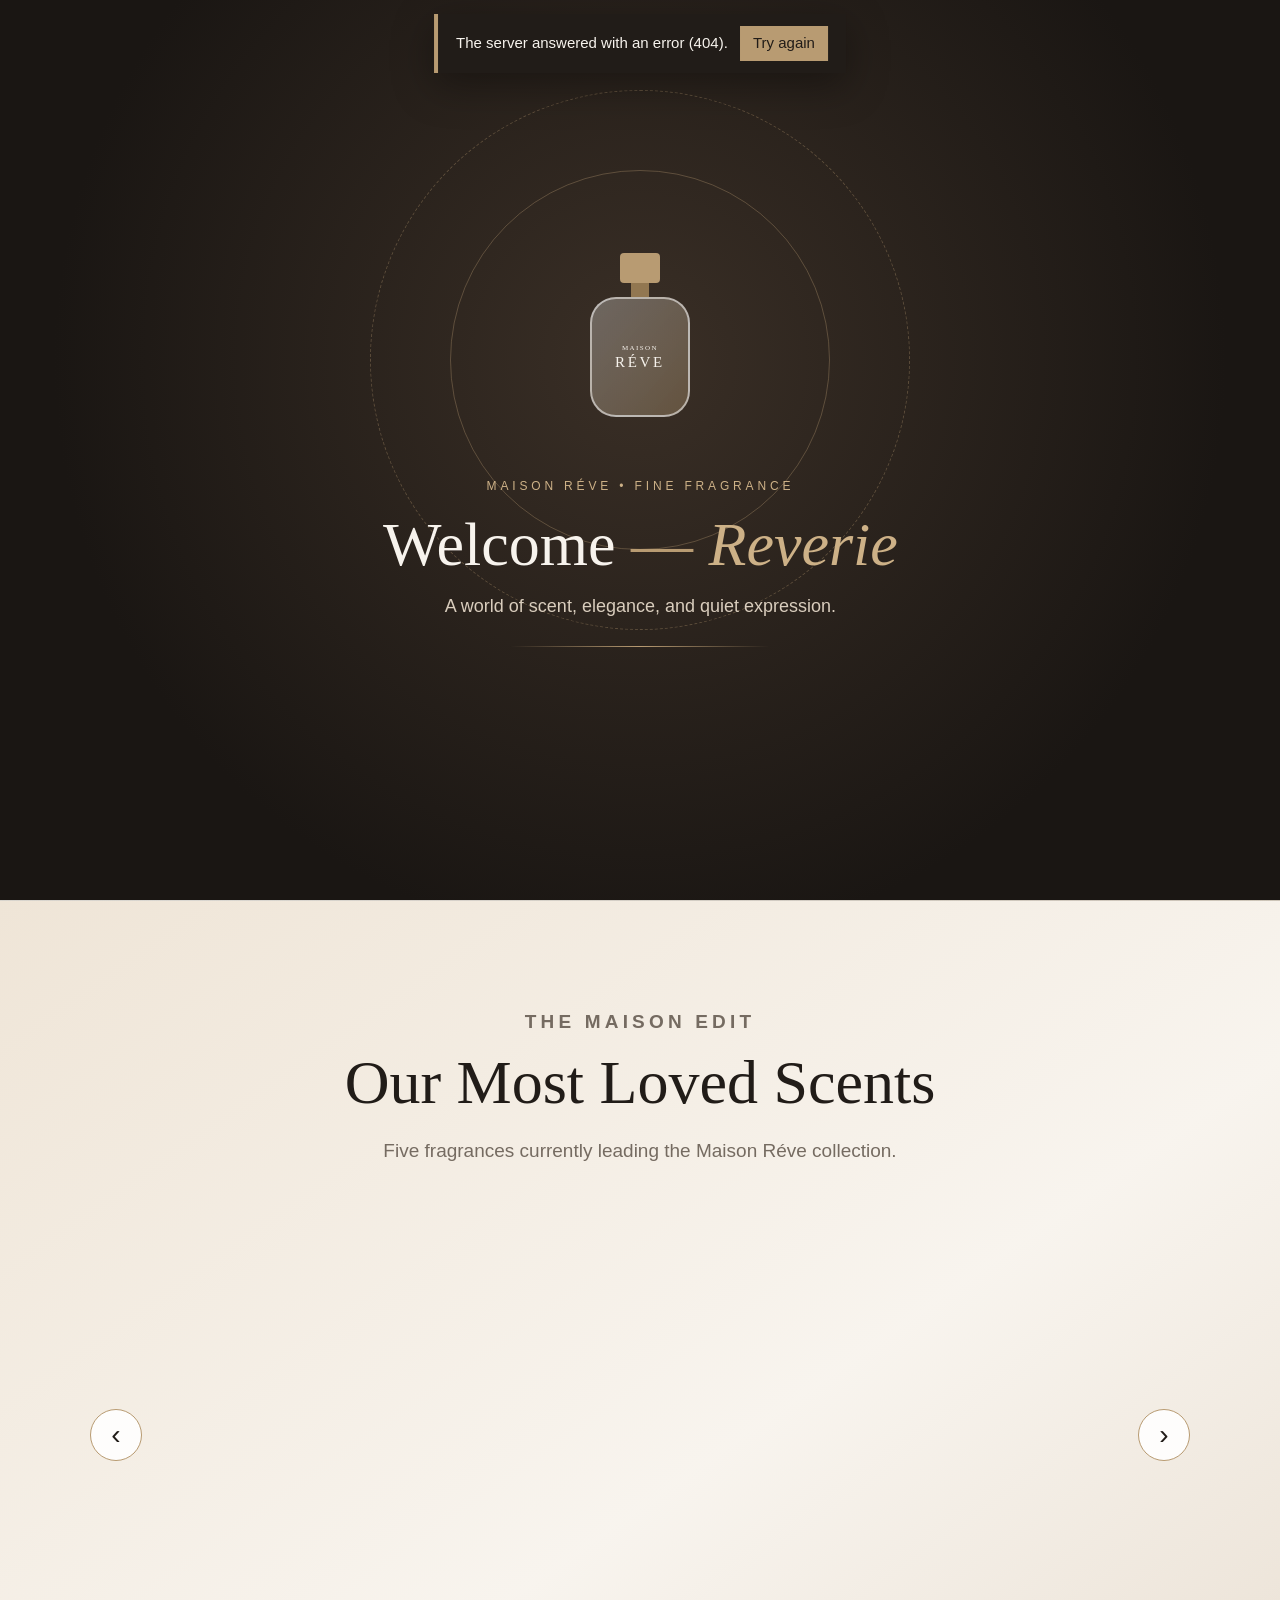
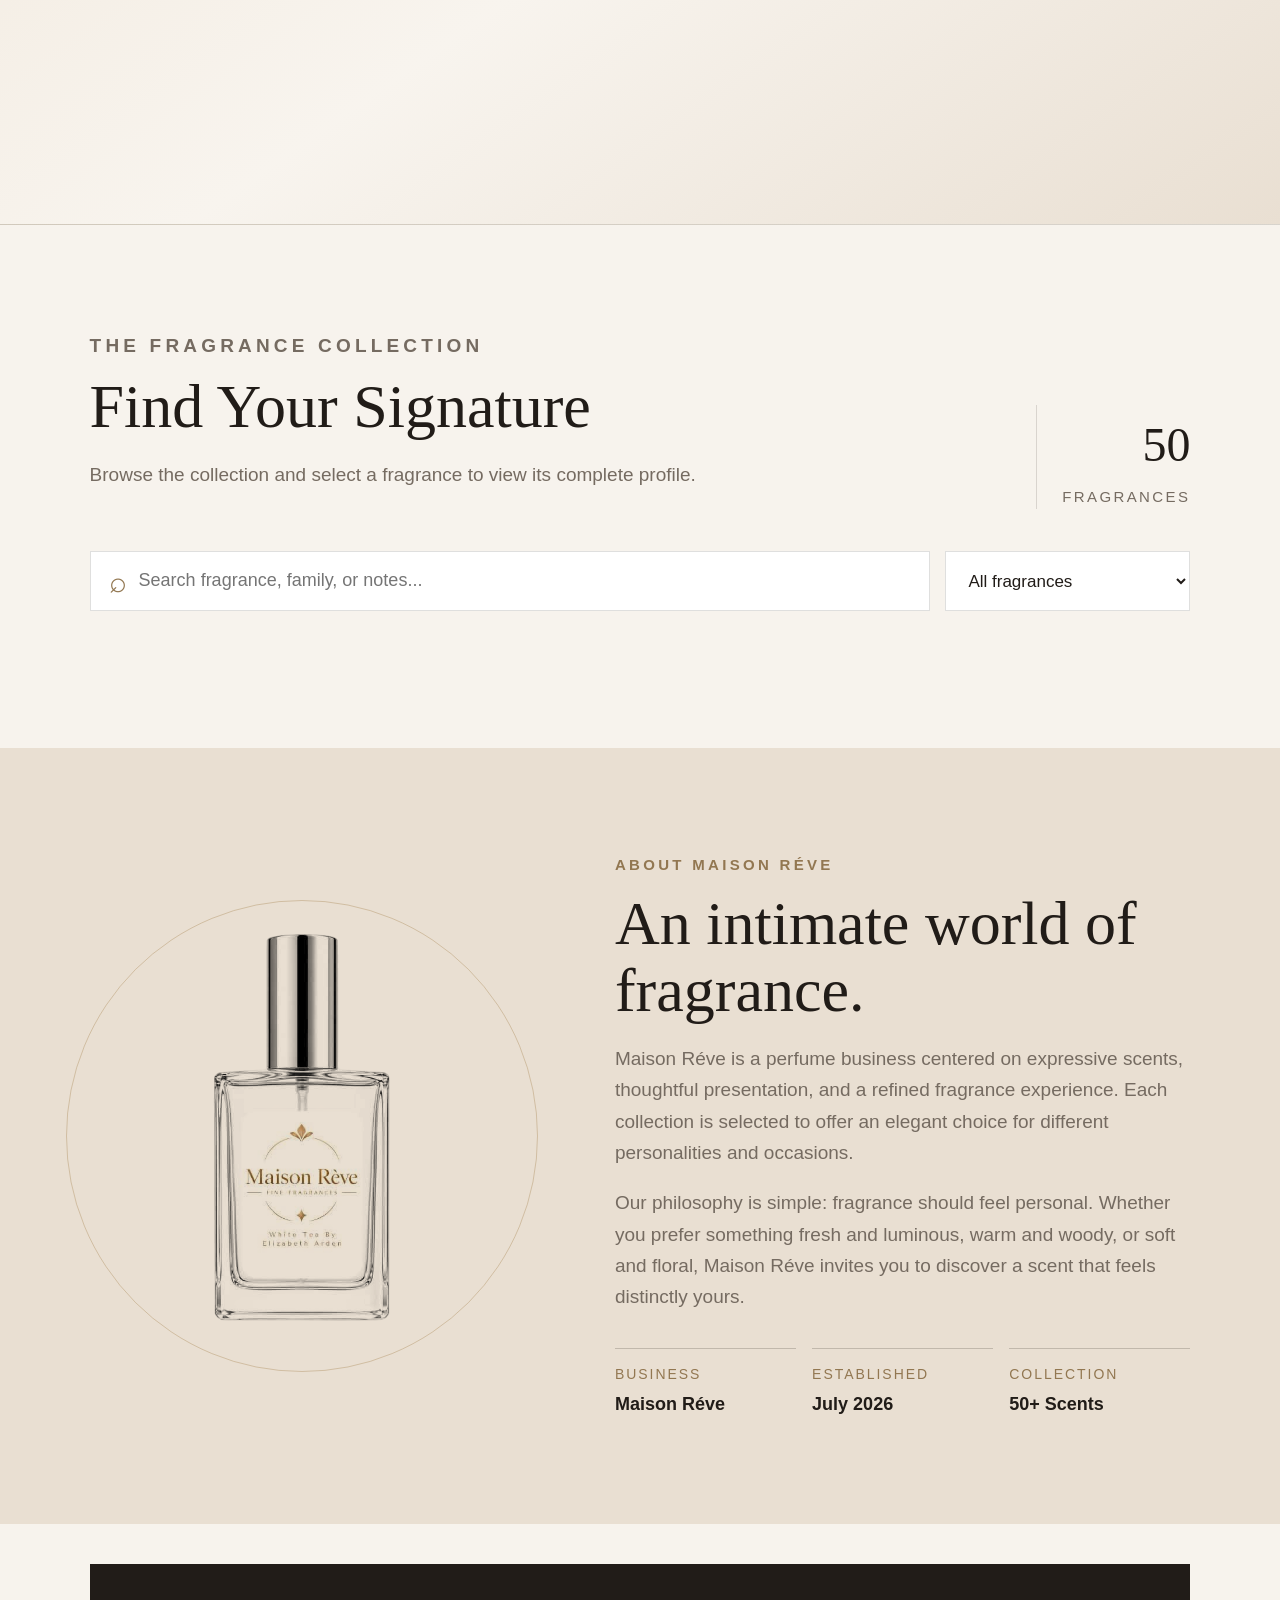
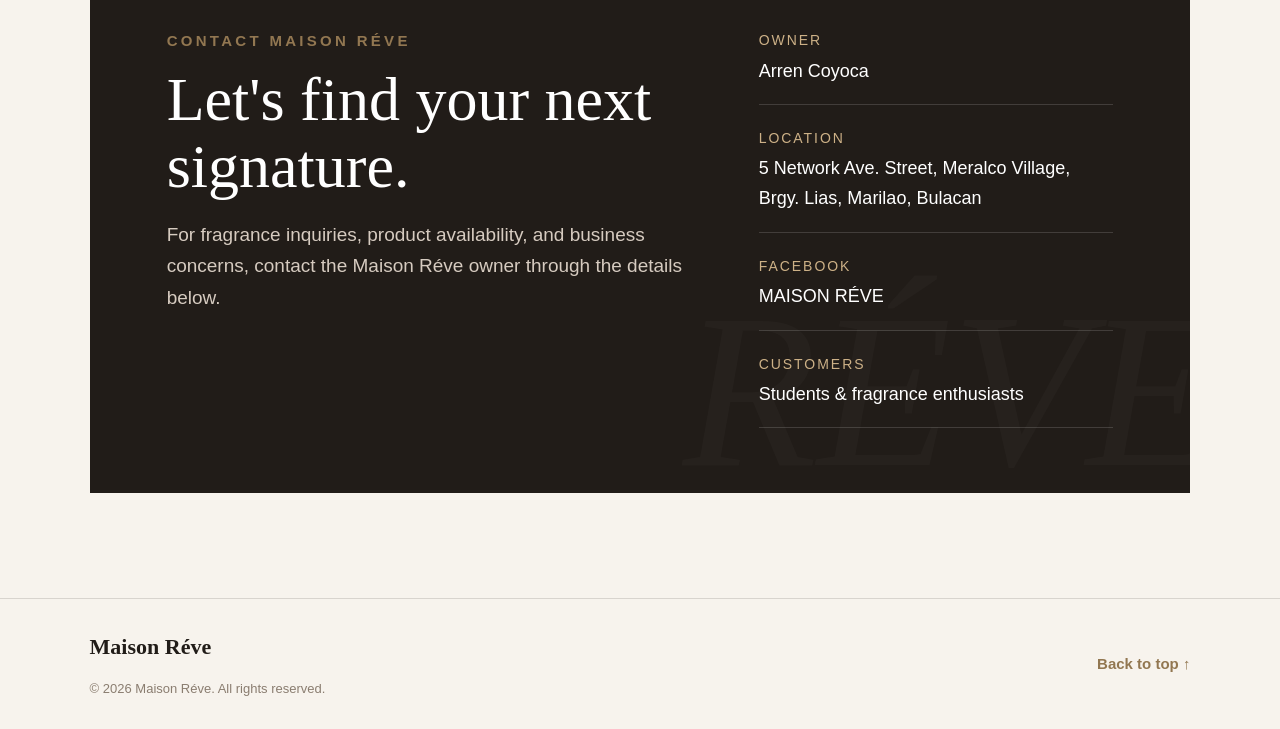
==== commit 04c59908: "frontend" ====
--- a/index.html
+++ b/index.html
@@ -13,17 +13,19 @@
   <div id="siteOpening" class="site-opening" aria-hidden="true">
     <div class="opening-orbit orbit-1"></div>
     <div class="opening-orbit orbit-2"></div>
-    <div class="opening-bottle" aria-hidden="true">
-      <span class="opening-cap"></span>
-      <span class="opening-neck"></span>
-      <span class="opening-body"></span>
-      <span class="opening-label">RÉVE</span>
-    </div>
-    <div class="opening-copy">
-      <small>MAISON RÉVE • FINE FRAGRANCE</small>
-      <h2>Welcome <span class="dash">—</span> <em>Reverie</em></h2>
-      <p>A world of scent, elegance, and quiet expression.</p>
-      <i class="opening-line"></i>
+    <div class="opening-content">
+      <div class="opening-bottle" aria-hidden="true">
+        <span class="opening-cap"></span>
+        <span class="opening-neck"></span>
+        <span class="opening-body"></span>
+        <span class="opening-label"><small>MAISON</small><strong>RÉVE</strong></span>
+      </div>
+      <div class="opening-copy">
+        <small>MAISON RÉVE • FINE FRAGRANCE</small>
+        <h2>Welcome <span class="dash">—</span> <em>Reverie</em></h2>
+        <p>A world of scent, elegance, and quiet expression.</p>
+        <i class="opening-line"></i>
+      </div>
     </div>
   </div>
   <div class="ambient a1"></div>
@@ -48,12 +50,8 @@
       </div>
       <div class="hero-art">
         <div class="halo"></div>
-        <div class="bottle"><i class="cap"></i><i class="neck"></i>
-          <div class="bottle-body">
-            <div class="bottle-logo" id="heroBottleLogo"><span class="logo-main">MAISON</span><span
-                class="logo-accent">RÉVE</span><small>PARFUM</small></div>
-          </div>
-        </div><span class="spark s1">✦</span><span class="spark s2">✧</span><span class="spark s3">❋</span><i
+        <img class="hero-product" src="assets/productlogo.png" alt="Maison Rêve fine fragrance bottle">
+        <span class="spark s1">✦</span><span class="spark s2">✧</span><span class="spark s3">❋</span><i
           class="scent-line l1"></i><i class="scent-line l2"></i>
       </div>
     </section>
@@ -99,9 +97,7 @@
     </section>
     <section id="about" class="about section">
       <div class="about-art">
-        <div class="about-bottle"><span class="bottle-logo" id="aboutBottleLogo"><span
-              class="logo-main">MAISON</span><span class="logo-accent">RÉVE</span><small>PARFUM</small></span></div>
-        <b>RÉVE</b>
+          <img class="about-product" src="assets/productlogo.png" alt="Maison Rêve fine fragrance bottle">
       </div>
       <div class="about-copy">
         <p class="eyebrow">ABOUT MAISON RÉVE</p>
@@ -131,6 +127,8 @@
           <div><small>Owner</small><strong>Arren Coyoca</strong></div>
           <div><small>Location</small><strong>5 Network Ave. Street, Meralco Village, Brgy. Lias, Marilao,
               Bulacan</strong></div>
+              <div><small>Facebook</small><a href="https://www.facebook.com/maisonreve" target="_blank" rel="noopener noreferrer">
+                <strong>MAISON RÉVE</strong></a></div>
           <div><small>Customers</small><strong>Students & fragrance enthusiasts</strong></div>
         </div>
       </div>
--- a/css/style.css
+++ b/css/style.css
@@ -195,9 +195,14 @@
   justify-content: center;
 }
 .halo {
+  position: absolute;
+  top: 50%;
+  left: 50%;
   width: 510px;
   height: 510px;
+  transform: translate(-50%, -50%);
   border-radius: 50%;
+  pointer-events: none;
   background: radial-gradient(
     circle,
     rgba(184, 155, 114, 0.23),
@@ -205,63 +210,14 @@
     transparent 70%
   );
 }
-.bottle {
-  position: absolute;
-  width: 280px;
-  height: 490px;
-  display: flex;
-  justify-content: center;
-  align-items: flex-end;
-}
-.bottle .cap {
-  position: absolute;
-  top: 22px;
-  width: 78px;
-  height: 62px;
-  border-radius: 7px;
-  background: #2c2621;
-  z-index: 2;
-}
-.bottle .neck {
-  position: absolute;
-  top: 75px;
-  width: 100px;
-  height: 70px;
-  background: #b89b72;
-  border: 3px solid #927751;
+.hero-product {
+  position: relative;
   z-index: 1;
-}
-.bottle-body {
-  width: 245px;
-  height: 355px;
-  border: 4px solid rgba(184, 155, 114, 0.65);
-  border-radius: 55px 55px 42px 42px;
-  background: linear-gradient(
-    120deg,
-    rgba(255, 255, 255, 0.8),
-    rgba(184, 155, 114, 0.34),
-    rgba(43, 34, 27, 0.22)
-  );
-  box-shadow: 30px 35px 55px rgba(50, 38, 28, 0.22);
-  display: grid;
-  place-items: center;
-}
-.bottle-body div {
-  width: 178px;
-  height: 118px;
-  background: rgba(247, 243, 237, 0.94);
-  display: grid;
-  place-items: center;
-  text-align: center;
-  font-family: var(--serif);
-  font-size: 22px;
-  letter-spacing: 3px;
-  line-height: 1.25;
-  box-shadow: 0 10px 22px rgba(30, 22, 18, 0.12);
-}
-.bottle-body em {
-  font-size: 25px;
-  color: var(--gold2);
+  display: block;
+  width: min(100%, 460px);
+  max-height: min(75vh, 600px);
+  object-fit: contain;
+  mix-blend-mode: multiply;
 }
 .spark {
   position: absolute;
@@ -555,54 +511,20 @@
 .about-art:before {
   content: "";
   position: absolute;
+  z-index: 0;
   width: 470px;
   height: 470px;
   border: 1px solid rgba(184, 155, 114, 0.5);
   border-radius: 50%;
 }
-.about-art > b {
-  position: absolute;
-  bottom: 50px;
-  font-family: var(--serif);
-  font-size: 80px;
-  letter-spacing: 0.15em;
-  color: rgba(33, 28, 24, 0.08);
-}
-.about-bottle {
-  width: 210px;
-  height: 310px;
-  border-radius: 48px 48px 34px 34px;
-  background: linear-gradient(115deg, #fff7eb, #b89b72 65%, #59473a);
-  border: 4px solid #a68a64;
-  box-shadow: 25px 30px 50px rgba(47, 35, 25, 0.2);
+.about-product {
   position: relative;
-}
-.about-bottle:before {
-  content: "";
-  position: absolute;
-  width: 80px;
-  height: 65px;
-  background: #2b2521;
-  left: 61px;
-  top: -70px;
-  border-radius: 7px;
-}
-.about-bottle span {
-  position: absolute;
-  left: 22px;
-  right: 22px;
-  top: 110px;
-  height: 90px;
-  background: #f7f3ed;
-  display: grid;
-  place-items: center;
-  text-align: center;
-  font-family: var(--serif);
-  font-size: 20px;
-  letter-spacing: 2px;
-}
-.about-bottle em {
-  color: var(--gold2);
+  z-index: 1;
+  display: block;
+  width: min(100%, 350px);
+  max-height: min(78vh, 430px);
+  object-fit: contain;
+  mix-blend-mode: multiply;
 }
 .about-copy > p:not(.eyebrow) {
   font-size: 19px;
@@ -853,12 +775,9 @@
     width: 360px;
     height: 360px;
   }
-  .bottle-body {
-    width: 185px;
-    height: 280px;
-  }
-  .bottle {
-    height: 400px;
+  .hero-product {
+    width: min(100%, 380px);
+    max-height: min(68vh, 460px);
   }
   .top-grid,
   .product-grid {
@@ -1465,6 +1384,7 @@
 .orbit-2 { width: 540px; height: 540px; border-style: dashed; animation-direction: reverse, normal; animation-duration: 22s, 1.6s; }
 @keyframes opSpin { to { transform: translate(-50%, -50%) rotate(360deg); } }
 @keyframes opFade { from { opacity: 0; } }
+.opening-content { position: relative; z-index: 1; display: flex; flex-direction: column; align-items: center; }
 /* the bottle assembles piece by piece */
 .opening-bottle { position: relative; width: 120px; height: 190px; margin: 0 auto 34px; display: flex; flex-direction: column; align-items: center; }
 .opening-bottle > span { display: block; opacity: 0; animation: opRise .9s cubic-bezier(.22, 1, .36, 1) forwards; }
@@ -1472,7 +1392,11 @@
 .opening-neck { width: 18px; height: 14px; background: #927751; animation-delay: .7s !important; }
 .opening-body { width: 100px; height: 120px; border: 2px solid rgba(255, 255, 255, .55); border-radius: 26px;
   background: linear-gradient(130deg, rgba(255, 255, 255, .28), rgba(184, 155, 114, .35)); animation-delay: .3s !important; }
-.opening-label { position: absolute; bottom: 38px; font: 15px Georgia, serif; letter-spacing: .3em; padding-left: .3em; animation-delay: 1.3s !important; }
+.opening-label { position: absolute; left: 8px; right: 8px; top: 44px; bottom: 26px; display: flex !important;
+  flex-direction: column; align-items: center; justify-content: center; gap: 2px;
+  font: 15px Georgia, serif; letter-spacing: .3em; animation-delay: 1.3s !important; }
+.opening-label small { font: 7px Georgia, serif; letter-spacing: .2em; }
+.opening-label strong { font: 15px Georgia, serif; letter-spacing: .18em; }
 @keyframes opRise { from { opacity: 0; transform: translateY(18px) scale(.96); } to { opacity: 1; transform: none; } }
 .opening-copy small { display: block; letter-spacing: .32em; font-size: 12px; color: #cdb187; opacity: 0; animation: opRise 1s 1.5s forwards; }
 .opening-copy h2 { font: 400 clamp(34px, 6vw, 62px) Georgia, serif; margin: 12px 0; opacity: 0; animation: opTrack 1.8s 1.7s cubic-bezier(.22, 1, .36, 1) forwards; }
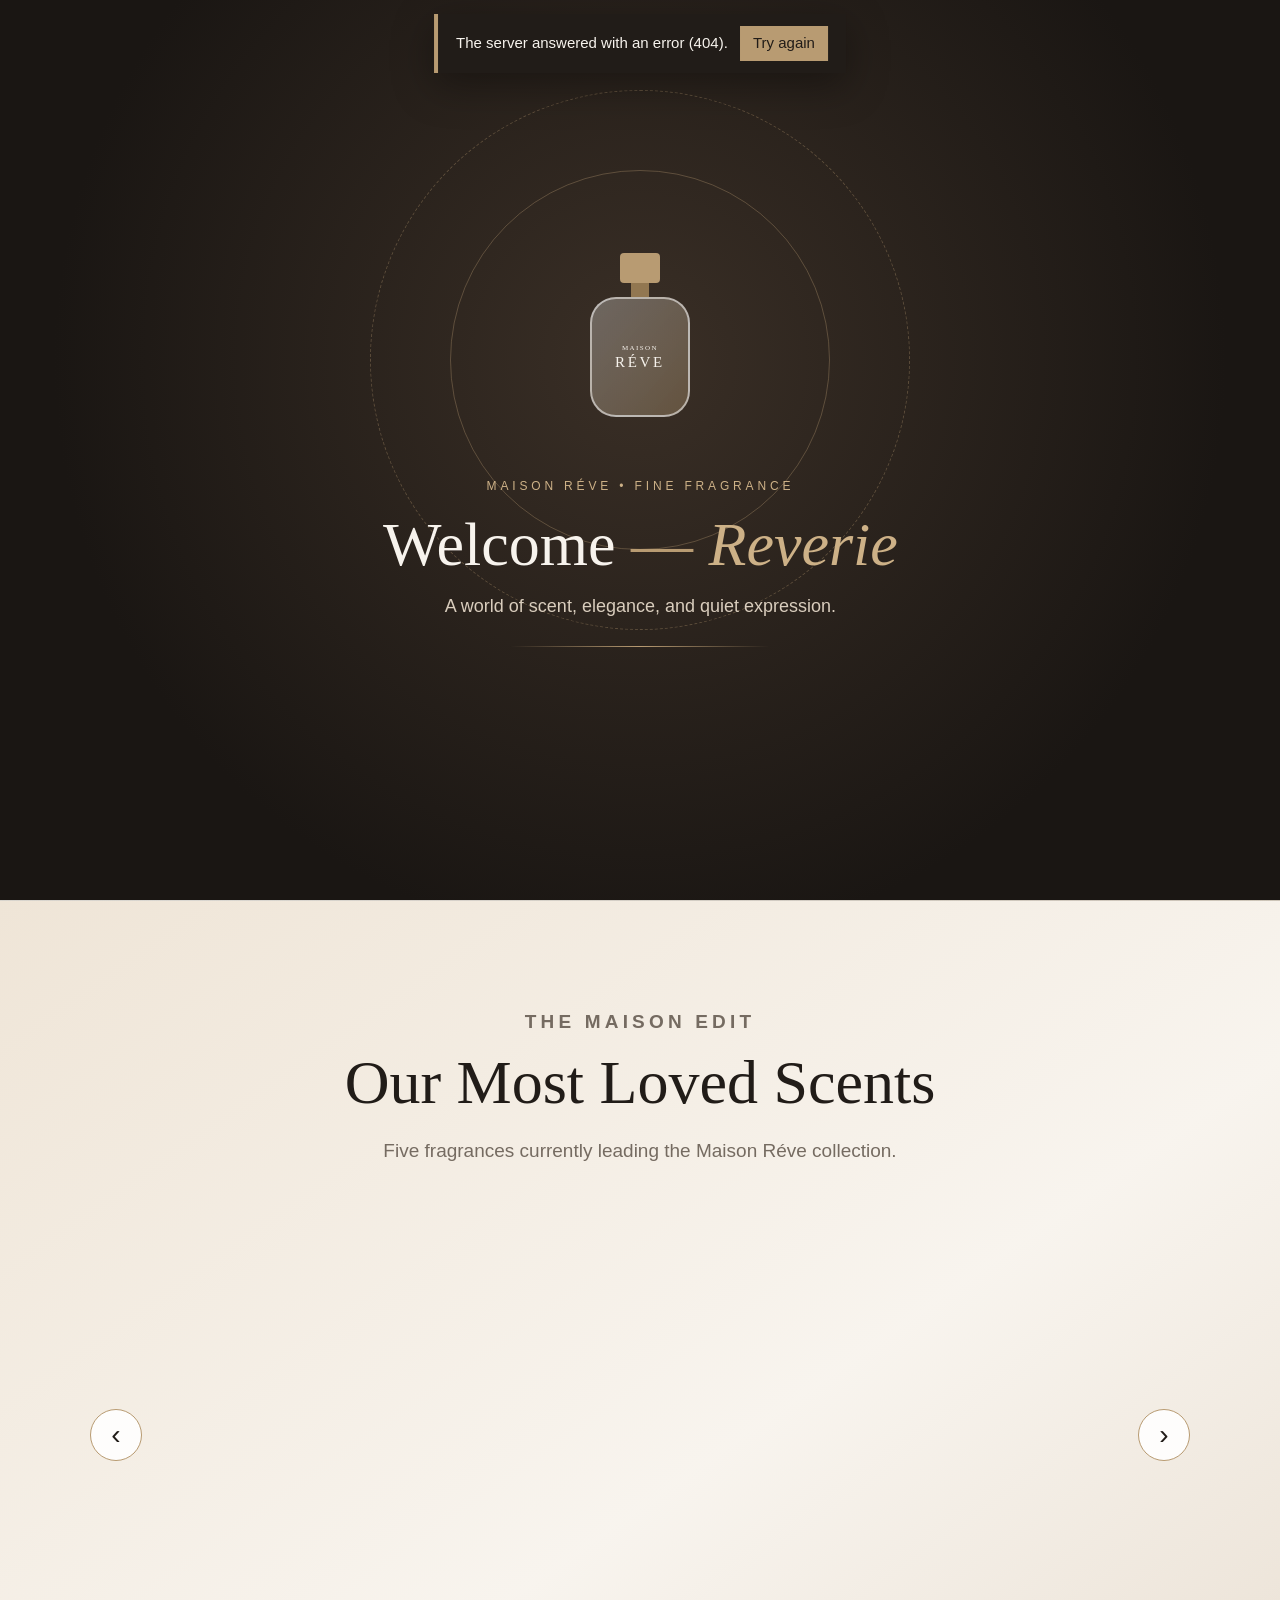
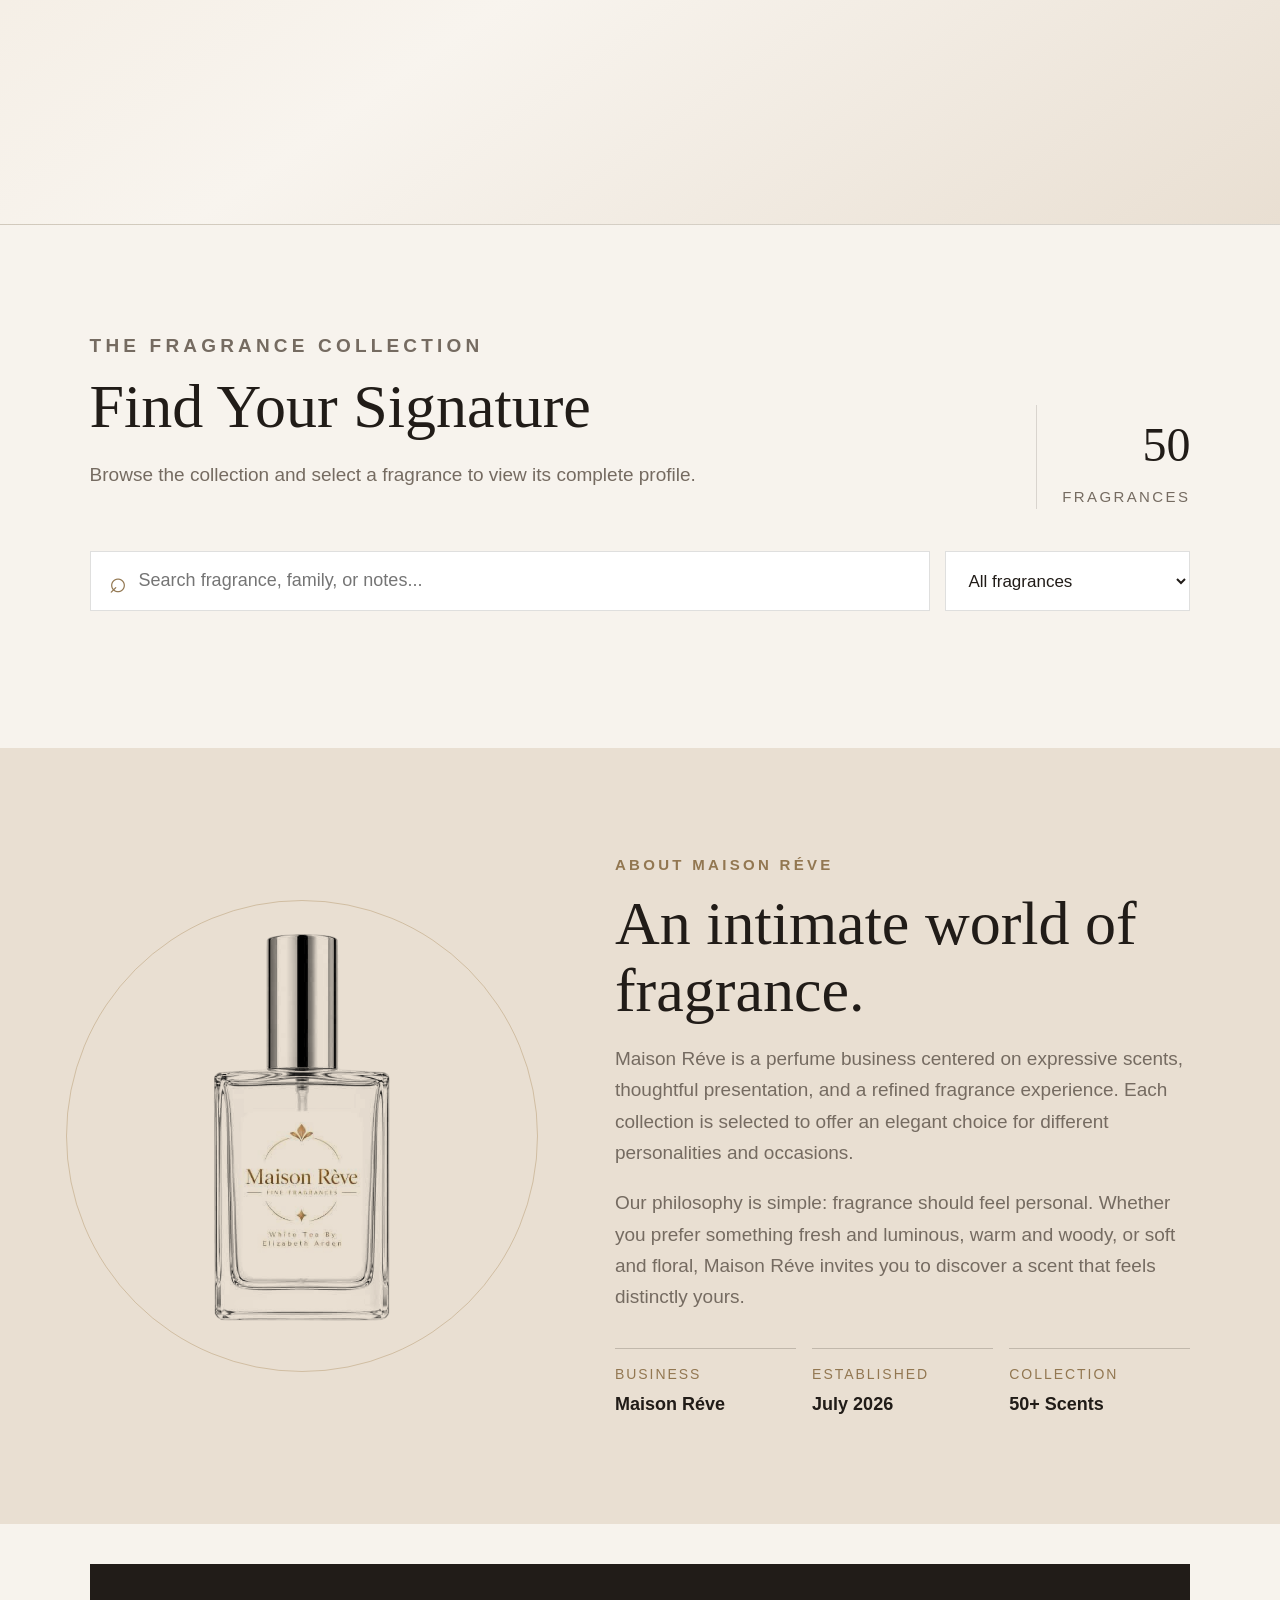
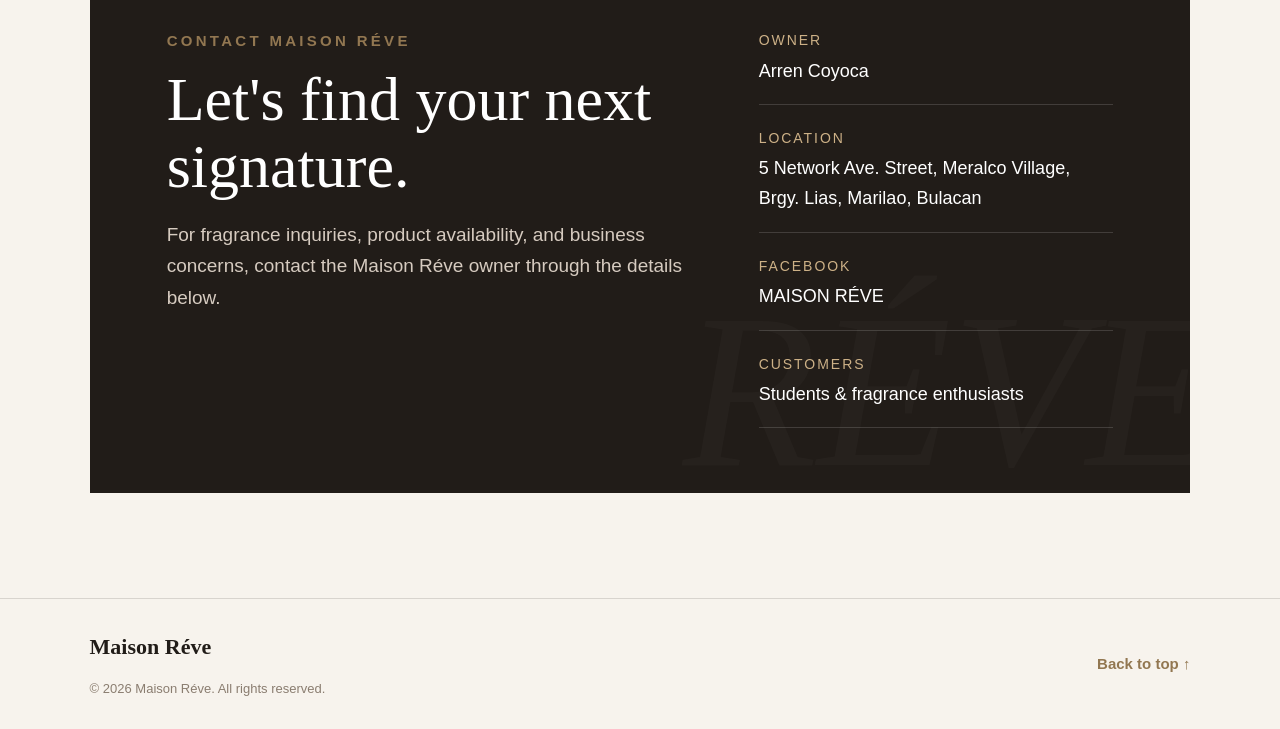
==== commit dfce774d: "Frontendfinalchanges" ====
--- a/index.html
+++ b/index.html
@@ -125,9 +125,10 @@
         </div>
         <div class="contacts">
           <div><small>Owner</small><strong>Arren Coyoca</strong></div>
-          <div><small>Location</small><strong>5 Network Ave. Street, Meralco Village, Brgy. Lias, Marilao,
-              Bulacan</strong></div>
-              <div><small>Facebook</small><a href="https://www.facebook.com/maisonreve" target="_blank" rel="noopener noreferrer">
+          <div><small>Location</small> <a href="https://www.google.com/maps/place/Casea+Business+Process+Outsourcing+Services/@14.7597105,120.9615797,19z/data=!4m9!1m2!2m1!1s5+Network+Ave.+Street,+Meralco+Village,+Brgy.+Lias,+Marilao,+Bulacan!3m5!1s0x3397b36fc1aa7271:0xbf6ec3e606e95bf9!8m2!3d14.7597103!4d120.962422!16s%2Fg%2F11vyqmd69w?entry=ttu&g_ep=EgoyMDI2MTAwNS4wIKXMDSoASAFQAw%3D%3D" target="_blank" rel="noopener noreferrer">
+            <strong>5 Network Ave. Street, Meralco Village, Brgy. Lias, Marilao,
+              Bulacan</strong></a></div>
+              <div><small>Facebook</small><a href="https://www.facebook.com/profile.php?id=61594267620038" target="_blank" rel="noopener noreferrer">
                 <strong>MAISON RÉVE</strong></a></div>
           <div><small>Customers</small><strong>Students & fragrance enthusiasts</strong></div>
         </div>
@@ -152,7 +153,7 @@
           <div><small>SIZE</small><strong id="ms"></strong></div>
           <div><small>STOCK LEFT</small><strong id="mst"></strong></div>
         </div>
-        <p class="view-only">Product viewing only — no cart, checkout, or POS ordering is available.</p>
+        <p class="view-only">Product viewing only — Contact them in their facebook page for purchasing options.</p>
       </div>
     </div>
   </div>
@@ -167,24 +168,50 @@
       <div class="lg-brand">Maison Réve</div>
       <p class="lg-eyebrow">RESTRICTED ADMINISTRATIVE ACCESS</p>
       <h2 id="lgTitle">Welcome back.</h2>
-      <p class="lg-sub">Enter your administrator email and password, then verify the one-time code.</p>
-      <form id="lgForm" novalidate>
-        <label>Email address
-          <input id="lgEmail" type="email" placeholder="admin@maisonreve.com" required autocomplete="username">
-        </label>
-        <label>Password
-          <input id="lgPassword" type="password" placeholder="Enter password" required autocomplete="current-password">
-        </label>
-        <div class="lg-otp-row">
-          <label>OTP verification code
-            <input id="lgOtp" type="text" inputmode="numeric" maxlength="6" placeholder="6-digit code" required autocomplete="one-time-code">
-          </label>
-          <button type="button" id="lgSendOtp" class="lg-secondary">Send OTP</button>
-        </div>
-        <div id="lgOtpStatus" class="lg-otp-status" aria-live="polite"></div>
-        <button type="submit" class="lg-primary">Verify &amp; Sign In</button>
-        <p id="lgError" class="lg-error" aria-live="polite"></p>
-      </form>
+      <p id="lgSub" class="lg-sub">Enter your administrator email and password, then verify the one-time code.</p>
+      <div id="lgSignInView">
+        <form id="lgForm" novalidate>
+          <label>Email address
+            <input id="lgEmail" type="email" placeholder="admin@maisonreve.com" required autocomplete="username">
+          </label>
+          <label>Password
+            <input id="lgPassword" type="password" placeholder="Enter password" required autocomplete="current-password">
+          </label>
+          <div class="lg-otp-row">
+            <label>OTP verification code
+              <input id="lgOtp" type="text" inputmode="numeric" maxlength="6" placeholder="6-digit code" required autocomplete="one-time-code">
+            </label>
+            <button type="button" id="lgSendOtp" class="lg-secondary">Send OTP</button>
+          </div>
+          <div id="lgOtpStatus" class="lg-otp-status" aria-live="polite"></div>
+          <button type="submit" class="lg-primary">Verify &amp; Sign In</button>
+          <p id="lgError" class="lg-error" aria-live="polite"></p>
+        </form>
+        <button type="button" id="lgForgotPassword" class="lg-forgot">Forgot password?</button>
+      </div>
+      <div id="lgResetView" hidden>
+        <form id="lgResetForm" novalidate>
+          <label>Email address
+            <input id="lgResetEmail" type="email" placeholder="admin@maisonreve.com" required autocomplete="email">
+          </label>
+          <div class="lg-otp-row">
+            <label>Password reset code
+              <input id="lgResetOtp" type="text" inputmode="numeric" maxlength="6" placeholder="6-digit code" required autocomplete="one-time-code">
+            </label>
+            <button type="button" id="lgSendResetOtp" class="lg-secondary">Send code</button>
+          </div>
+          <div id="lgResetOtpStatus" class="lg-otp-status" aria-live="polite"></div>
+          <label>New password
+            <input id="lgNewPassword" type="password" minlength="6" maxlength="40" required autocomplete="new-password">
+          </label>
+          <label>Confirm new password
+            <input id="lgConfirmPassword" type="password" minlength="6" maxlength="40" required autocomplete="new-password">
+          </label>
+          <button type="submit" class="lg-primary">Reset password</button>
+          <p id="lgResetError" class="lg-error" aria-live="polite"></p>
+        </form>
+        <button type="button" id="lgBackToSignIn" class="lg-forgot">Back to sign in</button>
+      </div>
     </div>
   </div>
   <!-- WELCOME TRANSITION (plays after a successful login) -->
--- a/css/style.css
+++ b/css/style.css
@@ -682,7 +682,7 @@
 .modal-copy > .family {
   margin-bottom: 20px;
 }
-.modal-copy > p:not(.eyebrow):not(.view-only) {
+.modal-copy > p:not(.eyebrow) {
   font-size: 19px;
   color: var(--taupe);
   margin: 25px 0;
@@ -715,11 +715,6 @@
 }
 .meta strong {
   font-size: 21px;
-}
-.view-only {
-  color: var(--gold2) !important;
-  font-size: 15px !important;
-  font-weight: 700;
 }
 @media (max-width: 1100px) {
   .top-grid {
@@ -1184,6 +1179,25 @@
 }
 .lg-primary:hover {
   background: #3a312a;
+}
+.lg-forgot {
+  display: block;
+  margin: 10px auto 0;
+  padding: 4px 0;
+  border: 0;
+  background: transparent;
+  color: var(--espresso);
+  font: 700 14px var(--sans);
+  text-decoration: underline;
+  text-underline-offset: 3px;
+  cursor: pointer;
+}
+.lg-forgot:hover {
+  color: var(--gold2);
+}
+.lg-forgot:focus-visible {
+  outline: 2px solid var(--gold);
+  outline-offset: 3px;
 }
 .lg-demo {
   margin: 10px 0 0;
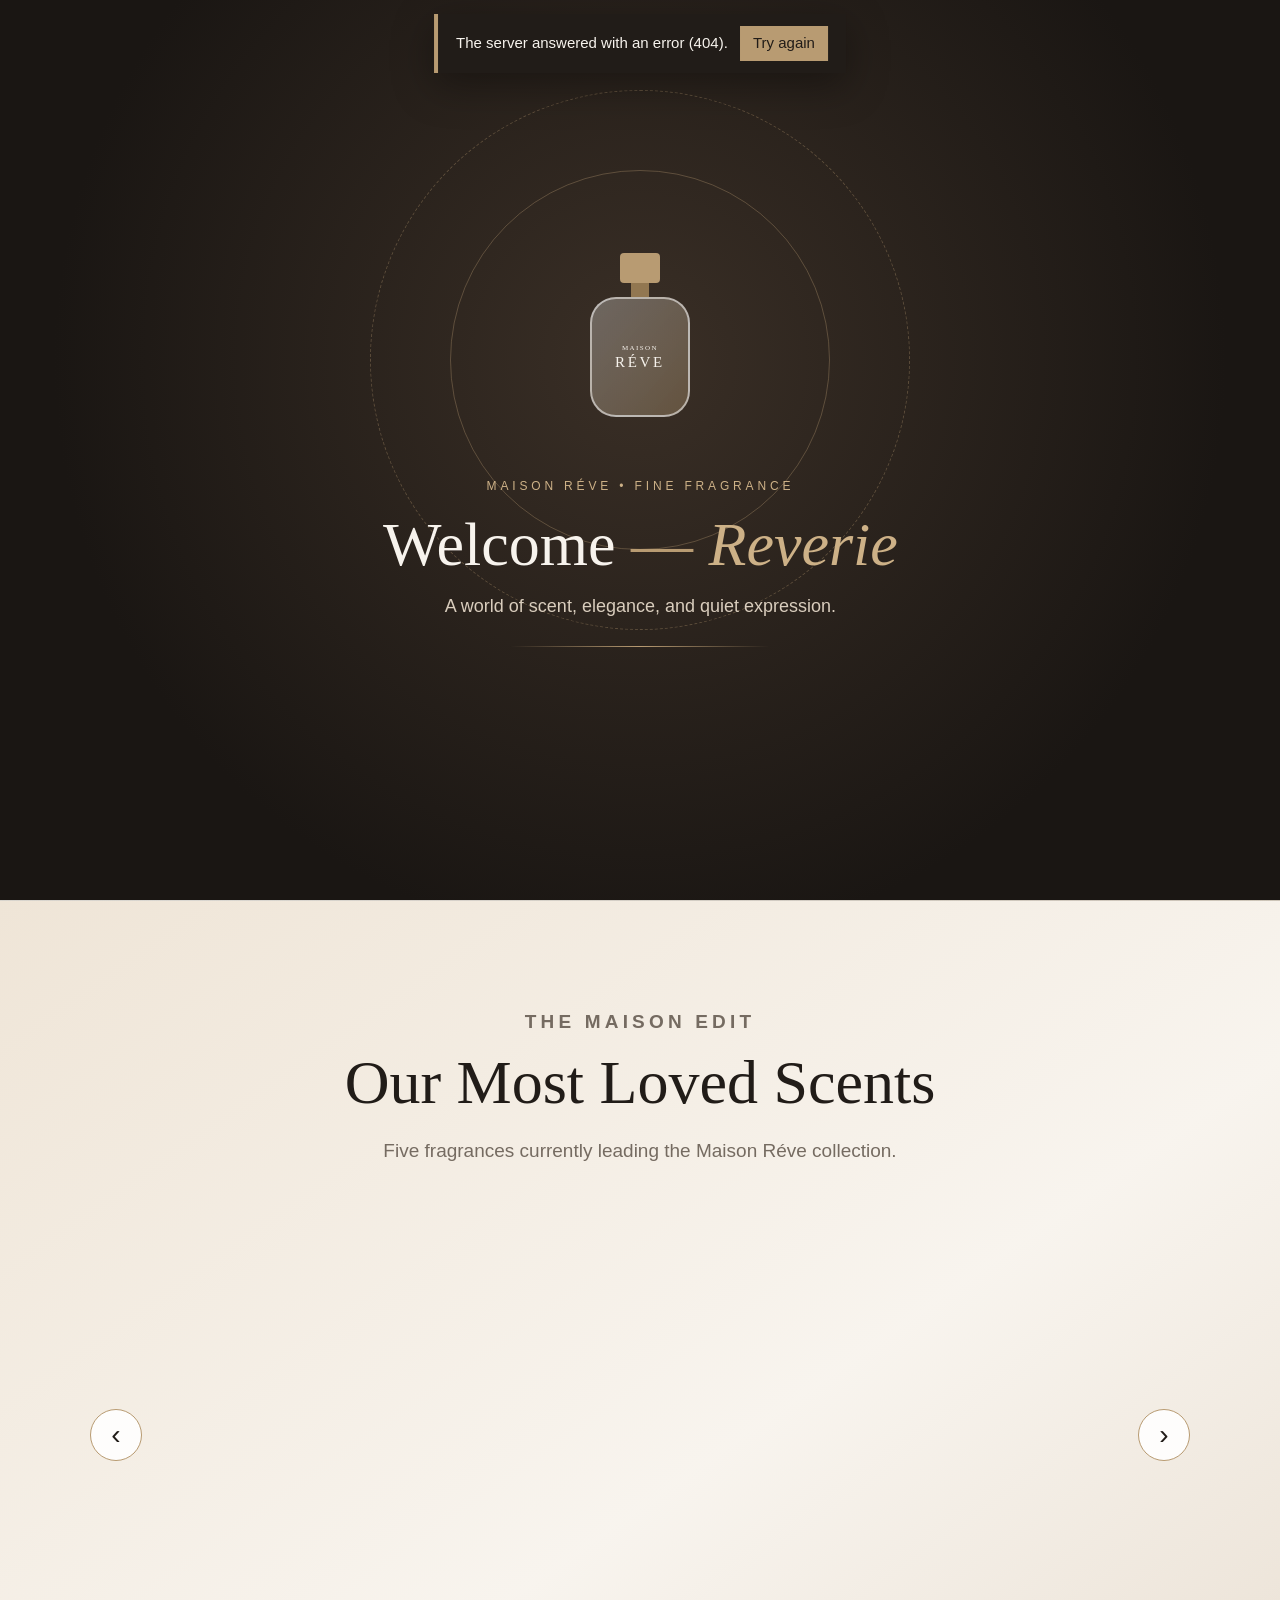
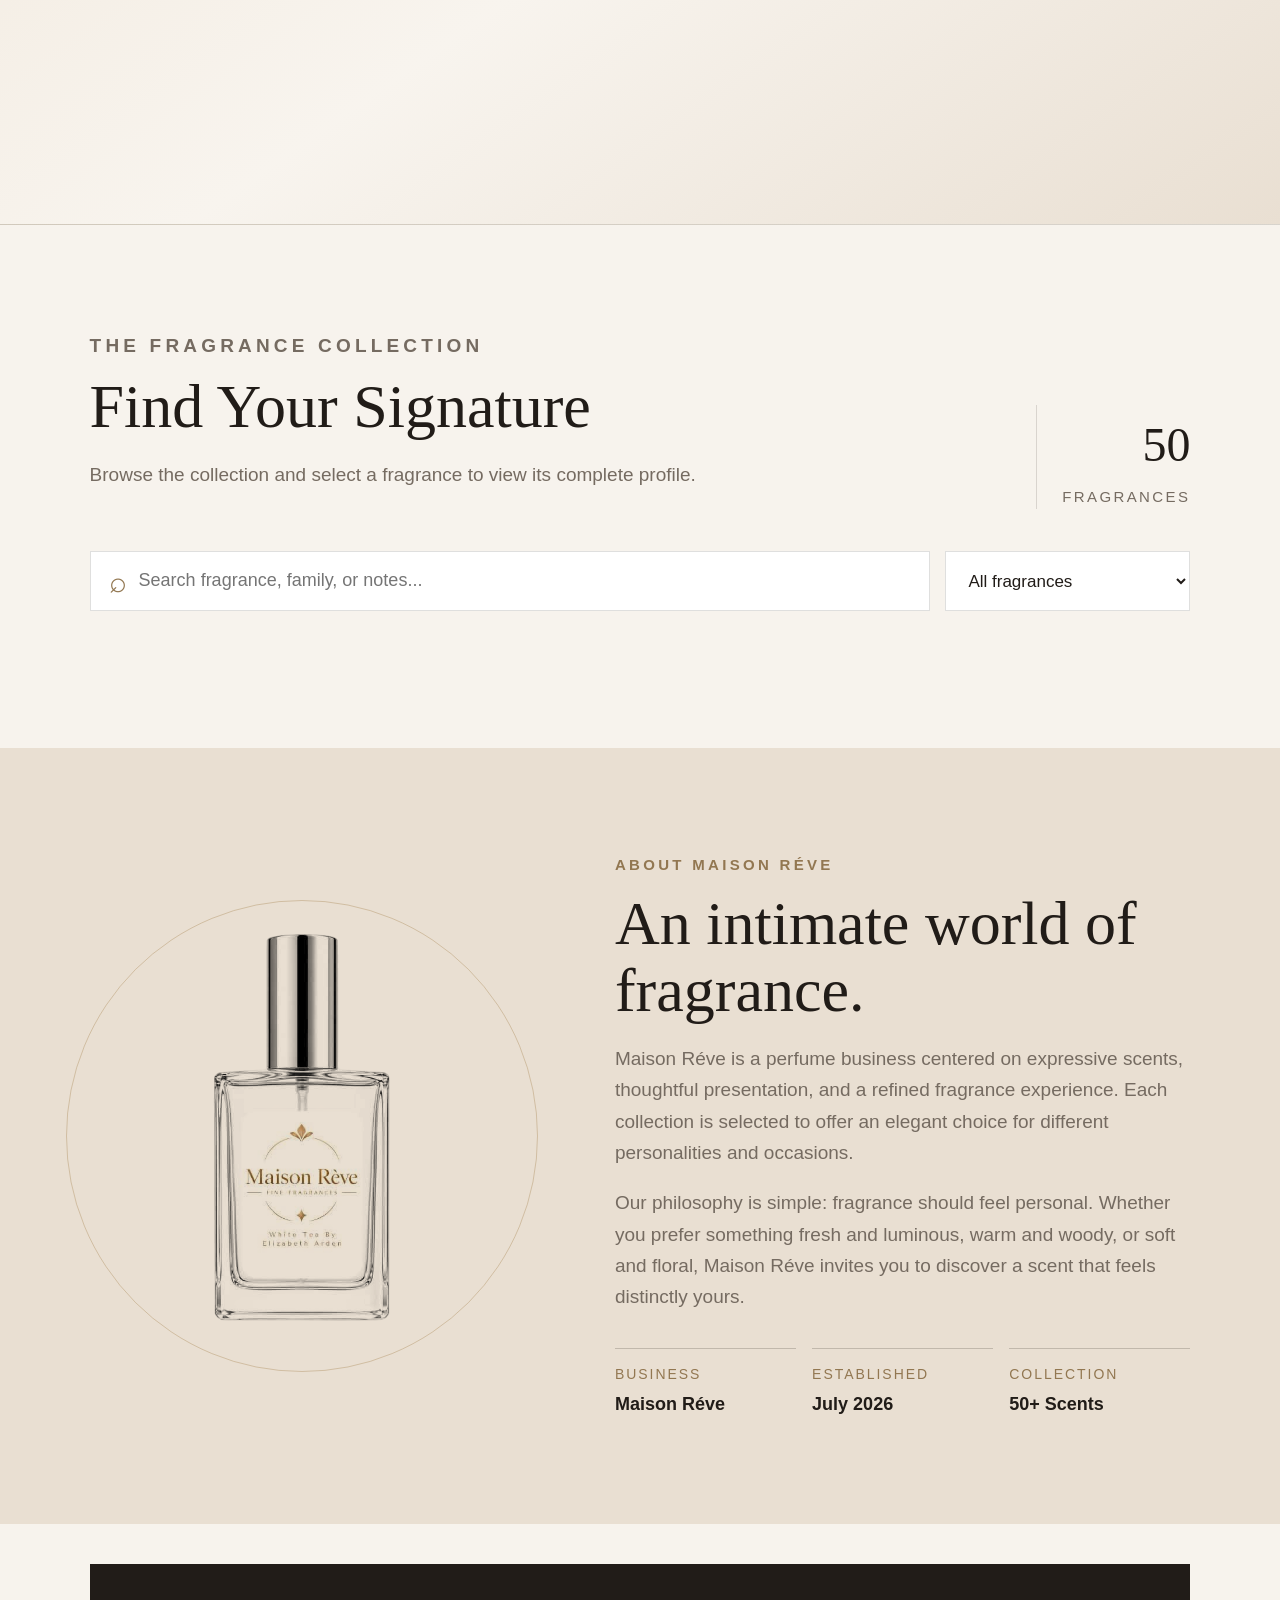
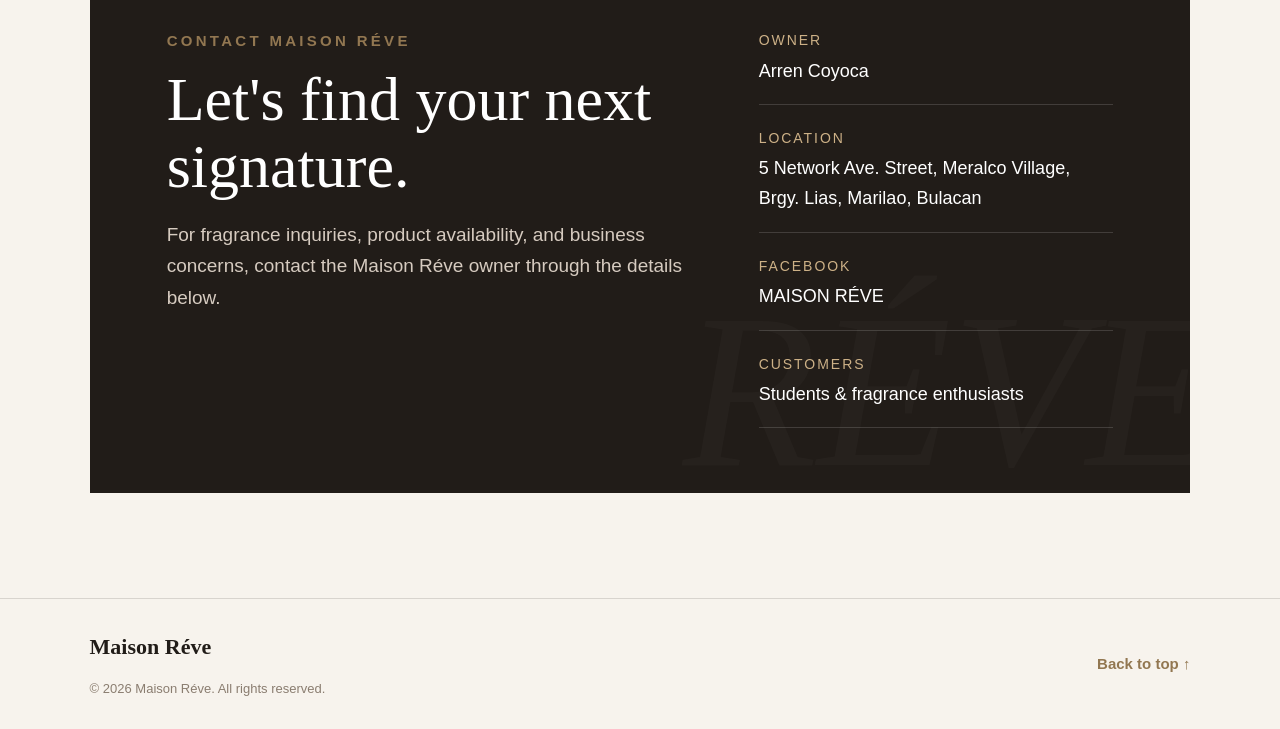
==== commit 6d85e3a3: "Frontend Final" ====
--- a/index.html
+++ b/index.html
@@ -175,7 +175,10 @@
             <input id="lgEmail" type="email" placeholder="admin@maisonreve.com" required autocomplete="username">
           </label>
           <label>Password
-            <input id="lgPassword" type="password" placeholder="Enter password" required autocomplete="current-password">
+            <span class="lg-password-field">
+              <input id="lgPassword" type="password" placeholder="Enter password" required autocomplete="current-password">
+              <button type="button" class="lg-password-toggle" aria-controls="lgPassword" aria-label="Show password" aria-pressed="false">Show</button>
+            </span>
           </label>
           <div class="lg-otp-row">
             <label>OTP verification code
@@ -205,7 +208,10 @@
             <input id="lgNewPassword" type="password" minlength="6" maxlength="40" required autocomplete="new-password">
           </label>
           <label>Confirm new password
-            <input id="lgConfirmPassword" type="password" minlength="6" maxlength="40" required autocomplete="new-password">
+            <span class="lg-password-field">
+              <input id="lgConfirmPassword" type="password" minlength="6" maxlength="40" required autocomplete="new-password">
+              <button type="button" class="lg-password-toggle" aria-controls="lgConfirmPassword" aria-label="Show password" aria-pressed="false">Show</button>
+            </span>
           </label>
           <button type="submit" class="lg-primary">Reset password</button>
           <p id="lgResetError" class="lg-error" aria-live="polite"></p>
--- a/css/style.css
+++ b/css/style.css
@@ -1133,6 +1133,32 @@
 .lg-card input:focus {
   outline: 2px solid var(--gold);
   border-color: var(--gold);
+}
+.lg-password-field {
+  position: relative;
+  display: block;
+}
+.lg-password-field input {
+  padding-right: 64px;
+}
+.lg-password-toggle {
+  position: absolute;
+  top: 6px;
+  right: 0;
+  height: 46px;
+  padding: 0 12px;
+  border: 0;
+  background: transparent;
+  color: var(--gold2);
+  font: 700 13px var(--sans);
+  cursor: pointer;
+}
+.lg-password-toggle:hover {
+  color: var(--espresso);
+}
+.lg-password-toggle:focus-visible {
+  outline: 2px solid var(--gold);
+  outline-offset: -4px;
 }
 .lg-otp-row {
   display: grid;
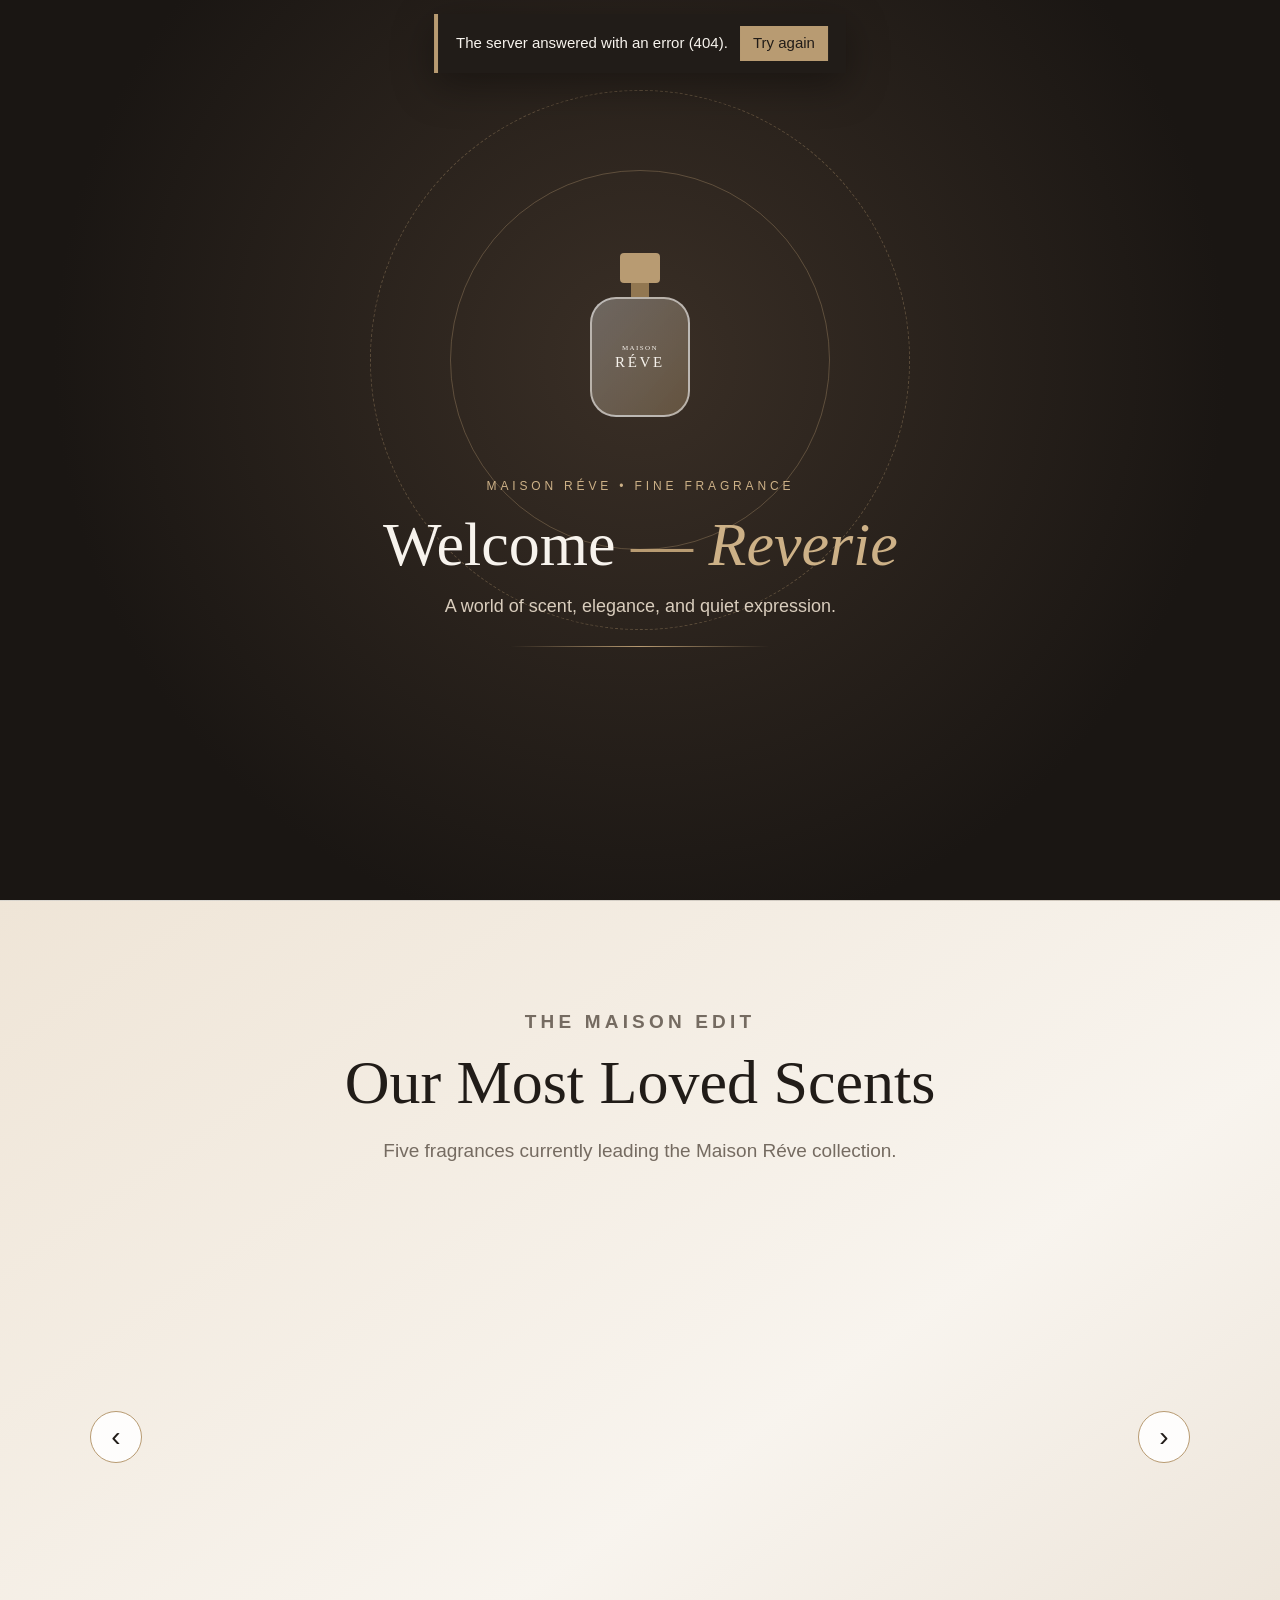
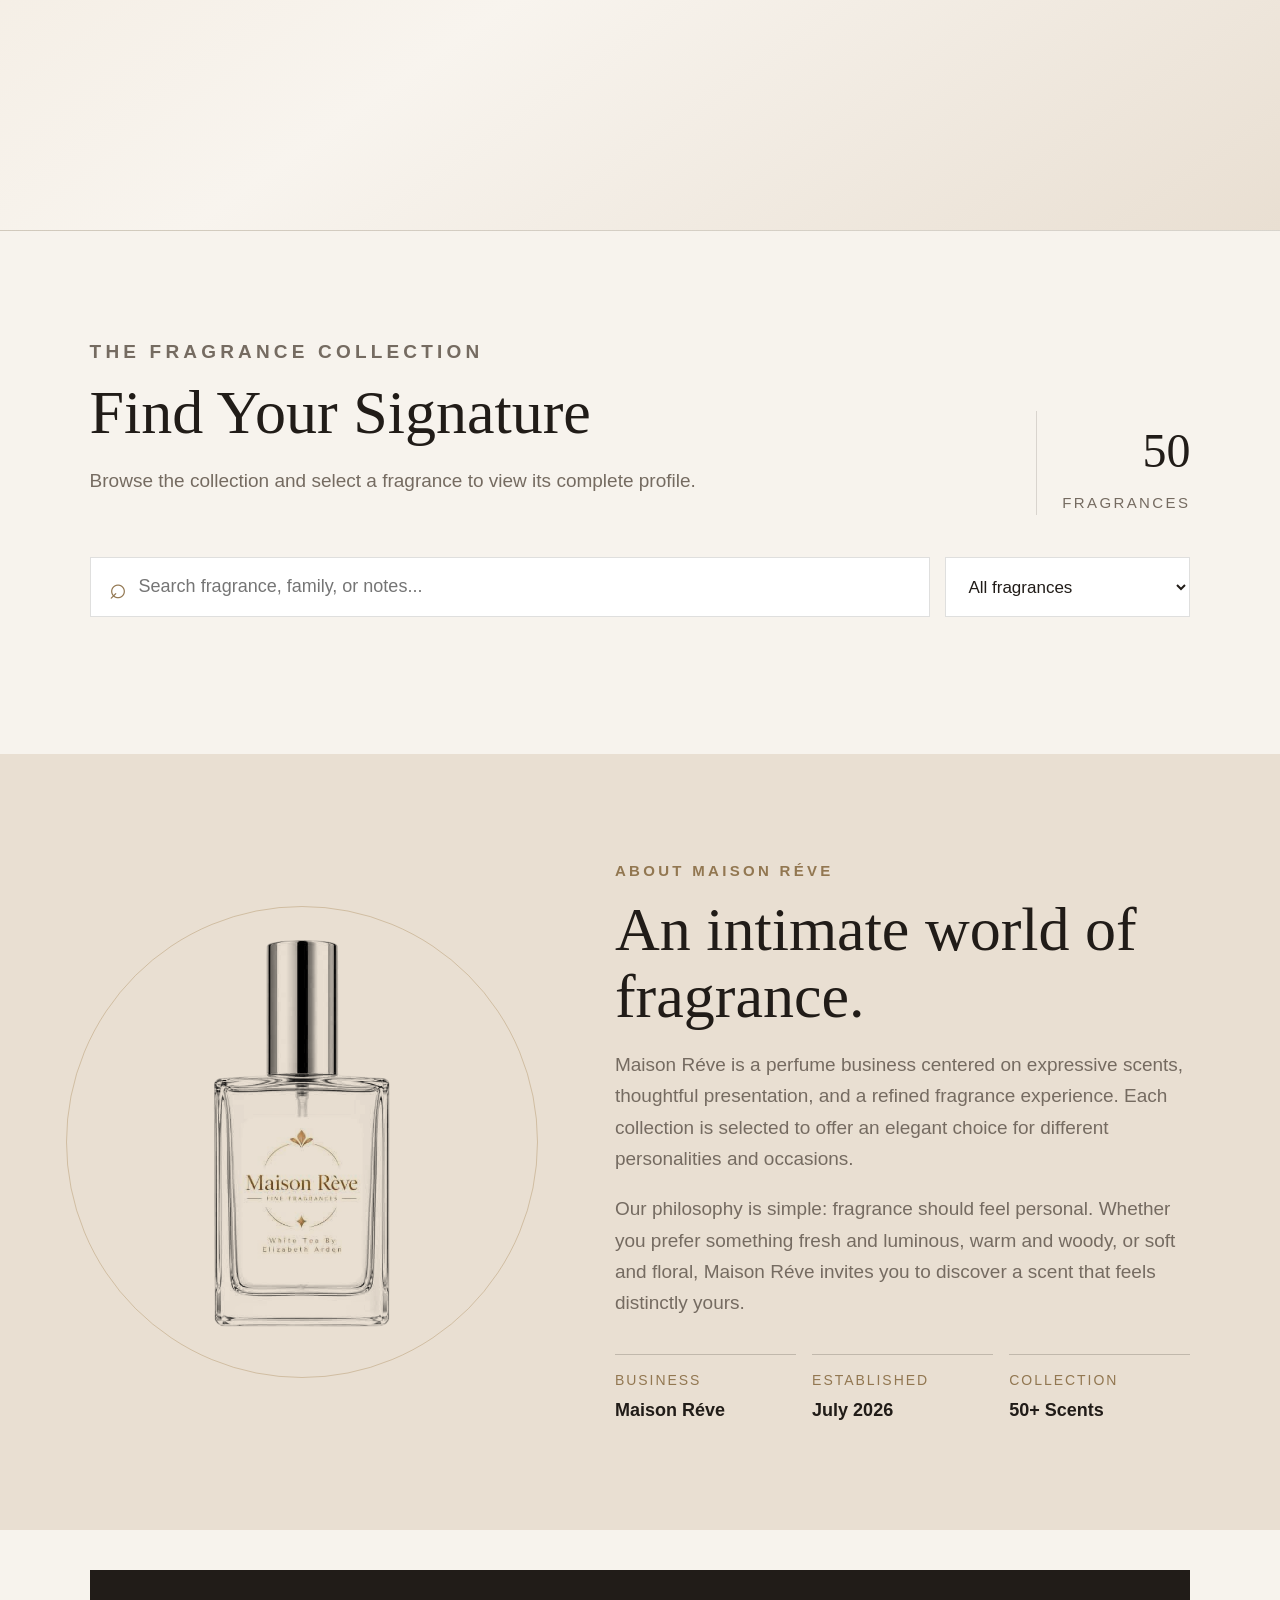
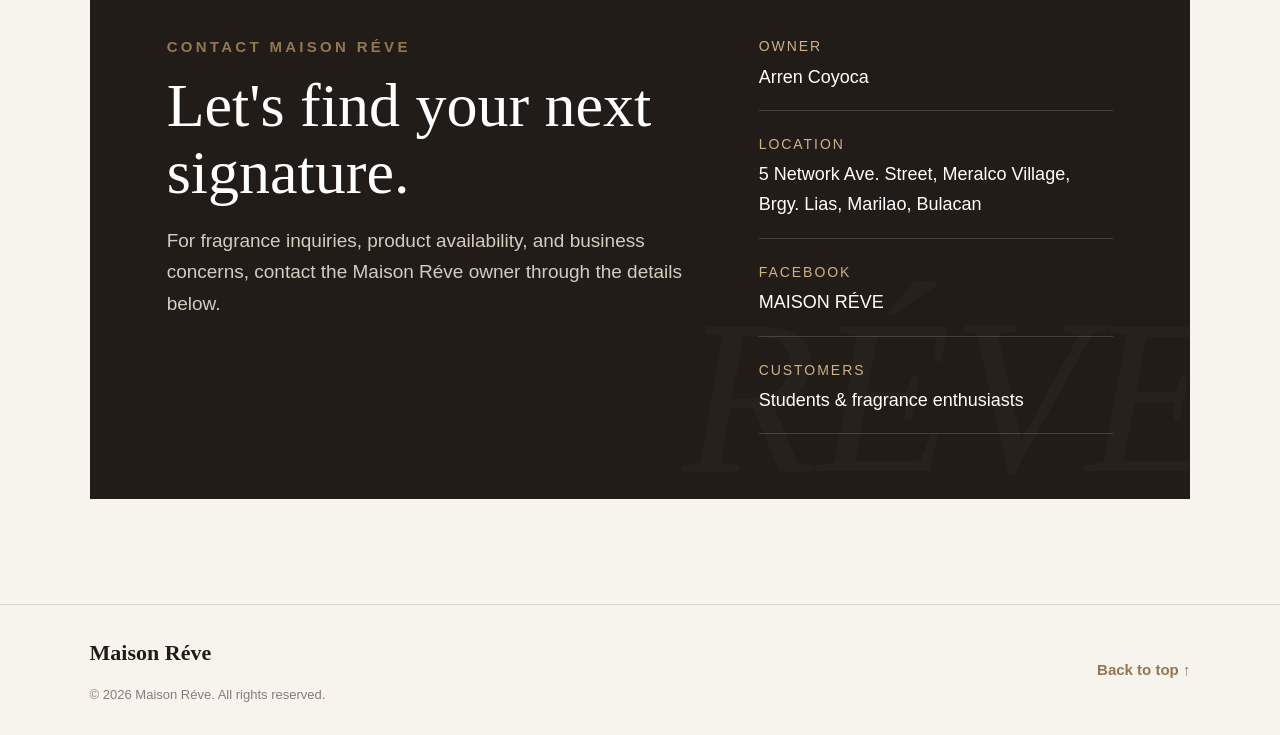
==== commit d32095b1: "Rev. Reco After presentation." ====
--- a/index.html
+++ b/index.html
@@ -165,7 +165,7 @@
     <p class="lg-opening">Opening private access…</p>
     <div class="lg-card" role="dialog" aria-modal="true" aria-labelledby="lgTitle">
       <button type="button" id="lgClose" class="lg-close" aria-label="Close login">×</button>
-      <div class="lg-brand">Maison Réve</div>
+      <div class="lg-brand"><img src="assets/logo.png" alt="Maison Réve"></div>
       <p class="lg-eyebrow">RESTRICTED ADMINISTRATIVE ACCESS</p>
       <h2 id="lgTitle">Welcome back.</h2>
       <p id="lgSub" class="lg-sub">Enter your administrator email and password, then verify the one-time code.</p>
--- a/css/style.css
+++ b/css/style.css
@@ -1,3 +1,4 @@
+/* Shared colors, fonts, and sizes used across the storefront. */
 :root {
   --ivory: #f7f3ed;
   --cream: #efe8de;
@@ -70,6 +71,7 @@
 select {
   font: inherit;
 }
+/* Keeps the main navigation visible while the page scrolls. */
 .header {
   position: sticky;
   top: 0;
@@ -128,10 +130,12 @@
 .system-mark b {
   color: var(--gold);
 }
+/* Gives each main page section consistent spacing and positioning. */
 .section {
   padding: 105px 7%;
   position: relative;
 }
+/* Places the welcome text beside the product image. */
 .hero {
   min-height: calc(100vh - 94px);
   display: grid;
@@ -304,15 +308,11 @@
   color: var(--taupe);
   text-transform: uppercase;
 }
+/* Styles the featured fragrance section and its product cards. */
 .best {
   background: linear-gradient(145deg, #efe5d7, #f8f4ee 58%, #e9dfd2);
   border-top: 1px solid var(--line);
   border-bottom: 1px solid var(--line);
-}
-.top-grid {
-  display: grid;
-  grid-template-columns: repeat(5, 1fr);
-  gap: 18px;
 }
 .top-card {
   background: rgba(255, 255, 255, 0.7);
@@ -368,6 +368,7 @@
   font-weight: 800;
   font-size: 20px;
 }
+/* Styles the fragrance search, filter, and product list. */
 .fragrance {
   background: var(--ivory);
 }
@@ -494,6 +495,7 @@
   font-size: 34px;
   font-weight: 400;
 }
+/* Arranges the brand story, contact details, and footer content. */
 .about {
   display: grid;
   grid-template-columns: 0.85fr 1.15fr;
@@ -626,6 +628,7 @@
   font-weight: 700;
   color: var(--gold2);
 }
+/* Shows product details in a centered overlay above the page. */
 .backdrop {
   position: fixed;
   inset: 0;
@@ -717,9 +720,6 @@
   font-size: 21px;
 }
 @media (max-width: 1100px) {
-  .top-grid {
-    grid-template-columns: repeat(3, 1fr);
-  }
   .product-grid {
     grid-template-columns: repeat(3, 1fr);
   }
@@ -774,7 +774,6 @@
     width: min(100%, 380px);
     max-height: min(68vh, 460px);
   }
-  .top-grid,
   .product-grid {
     grid-template-columns: repeat(2, 1fr);
   }
@@ -849,74 +848,11 @@
   .hero-art {
     min-height: 350px;
   }
-  .top-grid,
   .product-grid {
     grid-template-columns: 1fr;
   }
-  .modal-meta {
-    grid-template-columns: 1fr;
-  }
-}
-
-/* ==========================================================
-   MAISON RÉVE LOGO CUSTOMIZATION
-   Change these variables to customize the logo inside both
-   perfume bottles without editing the layout.
-   ========================================================== */
-:root {
-  --bottle-logo-main: #211c18;
-  --bottle-logo-accent: #b89b72;
-  --bottle-logo-size: 22px;
-  --bottle-logo-letter-spacing: 2.5px;
-}
-.bottle-logo {
-  display: flex;
-  flex-direction: column;
-  align-items: center;
-  justify-content: center;
-  text-align: center;
-  font-family: Georgia, "Times New Roman", serif;
-  line-height: 1.05;
-  letter-spacing: var(--bottle-logo-letter-spacing);
-  color: var(--bottle-logo-main);
-  font-size: var(--bottle-logo-size);
-  font-weight: 400;
-}
-.bottle-logo .logo-main {
-  font-size: 1em;
-}
-.bottle-logo .logo-accent {
-  font-size: 1.12em;
-  color: var(--bottle-logo-accent);
-  font-style: italic;
-}
-.bottle-logo small {
-  font-family: Arial, Helvetica, sans-serif;
-  font-size: 8px;
-  letter-spacing: 3px;
-  margin-top: 7px;
-  color: #756b61;
-}
-.secret-click-hint {
-  position: fixed;
-  top: 101px;
-  left: 50%;
-  transform: translate(-50%, -8px);
-  background: #211c18;
-  color: #fff;
-  padding: 8px 14px;
-  border: 1px solid #b89b72;
-  font-size: 13px;
-  letter-spacing: 0.08em;
-  opacity: 0;
-  pointer-events: none;
-  transition: 0.2s;
-  z-index: 30;
-}
-.secret-click-hint.visible {
-  opacity: 1;
-  transform: translate(-50%, 0);
-}
+}
+
 footer div {
   display: flex;
   gap: 22px;
@@ -1056,7 +992,7 @@
 /* the floating card */
 .lg-card {
   position: relative;
-  width: min(410px, 100%);
+  width: min(520px, 100%); /* wide enough for the logo, still well inside the screen */
   max-height: calc(100vh - 40px);
   overflow-y: auto;
   background: #fff;
@@ -1092,9 +1028,14 @@
   color: var(--espresso);
 }
 .lg-brand {
-  font: 26px var(--serif);
-  color: var(--gold);
-  margin-bottom: 18px;
+  margin: -14px 0 6px;
+  text-align: center;
+}
+.lg-brand img {
+  display: block;
+  width: min(380px, 100%);
+  height: auto;
+  margin: 0 auto;
 }
 .lg-eyebrow {
   margin: 0;
@@ -1224,24 +1165,6 @@
 .lg-forgot:focus-visible {
   outline: 2px solid var(--gold);
   outline-offset: 3px;
-}
-.lg-demo {
-  margin: 10px 0 0;
-  font-size: 12.5px;
-  line-height: 1.45;
-  color: var(--taupe);
-}
-.lg-demo-otp {
-  margin-top: 10px;
-  padding: 10px 12px;
-  background: var(--cream);
-  border-left: 3px solid var(--gold);
-  font-weight: 800;
-  font-size: 14px;
-  letter-spacing: 0.1em;
-}
-.lg-demo-otp[hidden] {
-  display: none;
 }
 .lg-error {
   margin: 8px 0 0;
@@ -1526,3 +1449,101 @@
   .hero-motion i, .hero-motion b, .opening-orbit { animation: none; }
   .top-carousel-stage .top-card { transition: none; }
 }
+
+/* =========================================================
+   RESPONSIVE LAYER — laptop, tablet / iPad, phone
+   Added last so it refines the rules above. Desktop (>1100px)
+   is intentionally untouched.
+   Breakpoints: 1100 (small laptop/tablet landscape),
+                1000 (tablet portrait), 760 (large phone),
+                560 (phone), 380 (small phone)
+   ========================================================= */
+
+/* Anchor links must not hide under the sticky header; media never overflows. */
+html { scroll-padding-top: 96px; }
+img, svg, video { max-width: 100%; }
+.contacts strong, .contacts a, .modal-copy p { overflow-wrap: anywhere; } /* long address / links wrap instead of overflowing */
+.actions { flex-wrap: wrap; row-gap: 14px; }
+.tools { flex-wrap: wrap; }
+
+/* ---------- Small laptop / tablet landscape (<=1100px) ---------- */
+@media (max-width: 1100px) {
+  .hero h1 { font-size: clamp(44px, 7vw, 64px); }
+  .halo { width: min(510px, 80vw); height: min(510px, 80vw); }
+  .hero-art { min-height: 460px; }
+  /* Carousel: smaller orbit so side cards stay inside the screen */
+  .top-carousel-stage .top-card.pos-right { transform: translate3d(205px, -10px, -120px) scale(.82); }
+  .top-carousel-stage .top-card.pos-left { transform: translate3d(-205px, -10px, -120px) scale(.82); }
+  .top-carousel-stage .top-card.pos-far-right { transform: translate3d(320px, -34px, -320px) scale(.62); }
+  .top-carousel-stage .top-card.pos-far-left { transform: translate3d(-320px, -34px, -320px) scale(.62); }
+}
+
+/* ---------- Tablet portrait / iPad (<=1000px) ---------- */
+@media (max-width: 1000px) {
+  .about { grid-template-columns: 1fr; gap: 48px; }
+  .about-art { min-height: 440px; }
+  .about-product { max-width: min(100%, 420px); max-height: 440px; object-fit: contain; }
+  .contact-card { grid-template-columns: 1fr; gap: 34px; padding: 48px 6%; }
+  /* Product details: stack image above text and let the card scroll */
+  .modal { grid-template-columns: 1fr; max-height: calc(100dvh - 32px); overflow-y: auto; }
+  .modal-img { min-height: 300px; max-height: 360px; }
+}
+
+/* ---------- Large phones (<=760px) ---------- */
+@media (max-width: 760px) {
+  .section { padding: 64px 5%; }
+  .hero-copy, .heading.center { text-align: left; }
+  .hero-product { max-width: 100%; height: auto; }
+  .tools .search, .tools select { width: 100%; }
+  .actions .button { width: 100%; text-align: center; }
+  .top-carousel-stage { height: 460px; }
+  .top-carousel-stage .top-card.pos-right { transform: translate3d(140px, -8px, -120px) scale(.8); }
+  .top-carousel-stage .top-card.pos-left { transform: translate3d(-140px, -8px, -120px) scale(.8); }
+  .contact-card { padding: 38px 6%; }
+  footer { text-align: left; }
+  /* Login panel: never taller than the screen; scrolls inside if needed */
+  .lg-card { max-width: 94vw; max-height: calc(100dvh - 24px); overflow-y: auto; }
+}
+
+/* ---------- Phones (<=560px) ---------- */
+@media (max-width: 560px) {
+  .header { height: 70px; }
+  .brand { width: 120px; height: 52px; }
+  .hero h1 { font-size: clamp(34px, 10.5vw, 44px); }
+  .hero-art { min-height: 320px; }
+  .top-carousel-stage { height: 430px; }
+  .top-carousel-stage .top-card { width: 250px; margin-left: -125px; }
+  .top-carousel-stage .top-card.pos-right { transform: translate3d(112px, -6px, -120px) scale(.78); opacity: .6; }
+  .top-carousel-stage .top-card.pos-left { transform: translate3d(-112px, -6px, -120px) scale(.78); opacity: .6; }
+  .carousel-btn { width: 40px; height: 40px; font-size: 22px; left: auto; }
+  .carousel-prev { left: 2px; } .carousel-next { right: 2px; }
+  .modal-img { min-height: 240px; }
+  .modal-copy { padding: 28px 20px; }
+  .modal-copy h2 { font-size: 34px; }
+  .meta { grid-template-columns: 1fr 1fr; gap: 14px; }
+  .orbit-1 { width: min(380px, 86vw); height: min(380px, 86vw); }
+  .orbit-2 { width: min(540px, 120vw); height: min(540px, 120vw); }
+  .site-opening { overflow: hidden; }
+}
+
+/* ---------- Small phones (<=380px) ---------- */
+@media (max-width: 380px) {
+  .header { padding: 0 4%; }
+  .brand { width: 100px; }
+  .header nav { gap: 8px; }
+  .header nav a { font-size: 12px; letter-spacing: .03em; }
+  .top-carousel-stage .top-card { width: 232px; margin-left: -116px; }
+  .top-carousel-stage .top-card.pos-right { transform: translate3d(100px, -6px, -120px) scale(.76); }
+  .top-carousel-stage .top-card.pos-left { transform: translate3d(-100px, -6px, -120px) scale(.76); }
+}
+
+/* ---------- Phones turned sideways (short screens) ---------- */
+@media (max-height: 520px) and (orientation: landscape) {
+  .hero { min-height: auto; }
+  .header { position: static; }
+  .lg-card, .modal { max-height: calc(100dvh - 16px); overflow-y: auto; }
+}
+
+/* Clip the carousel horizontally: off-screen side cards must not widen the page on phones (fixes sideways scrolling). */
+.best, .top-carousel { overflow-x: clip; }
+.top-carousel { padding-bottom: 6px; }
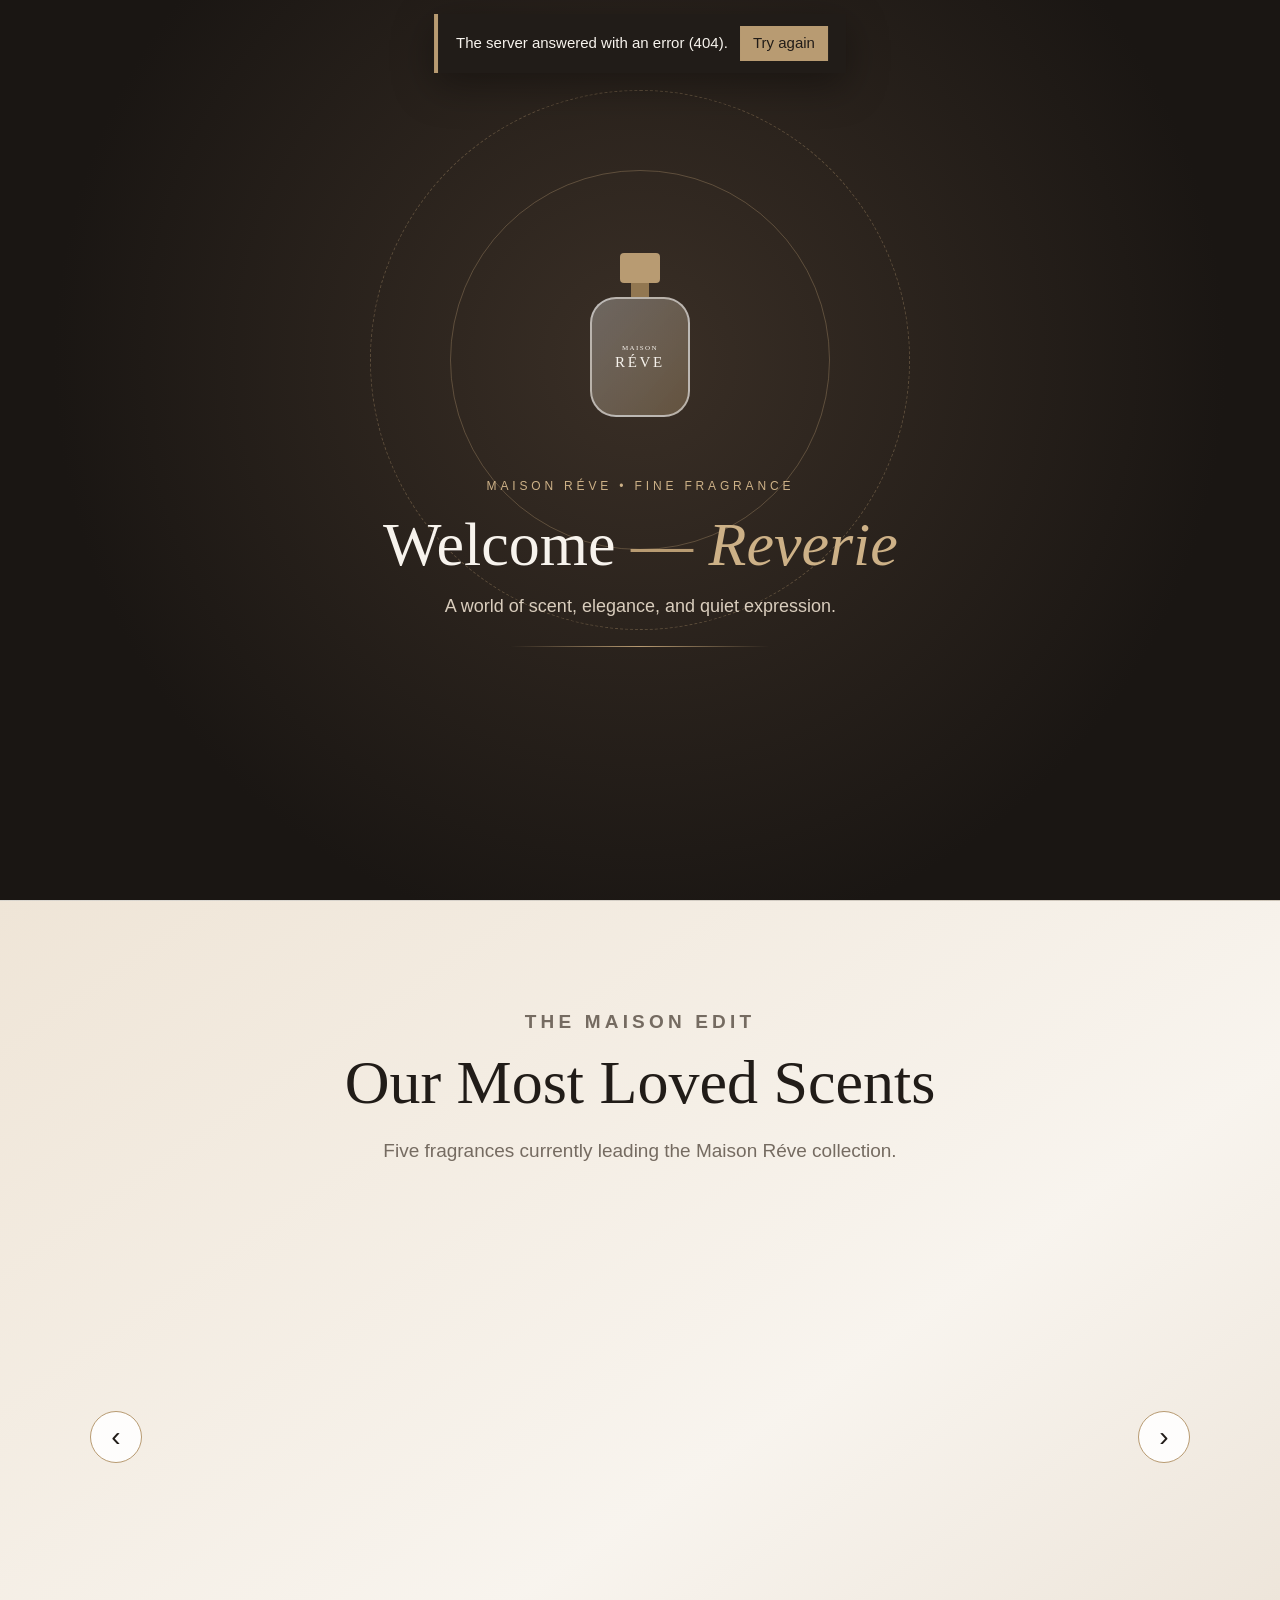
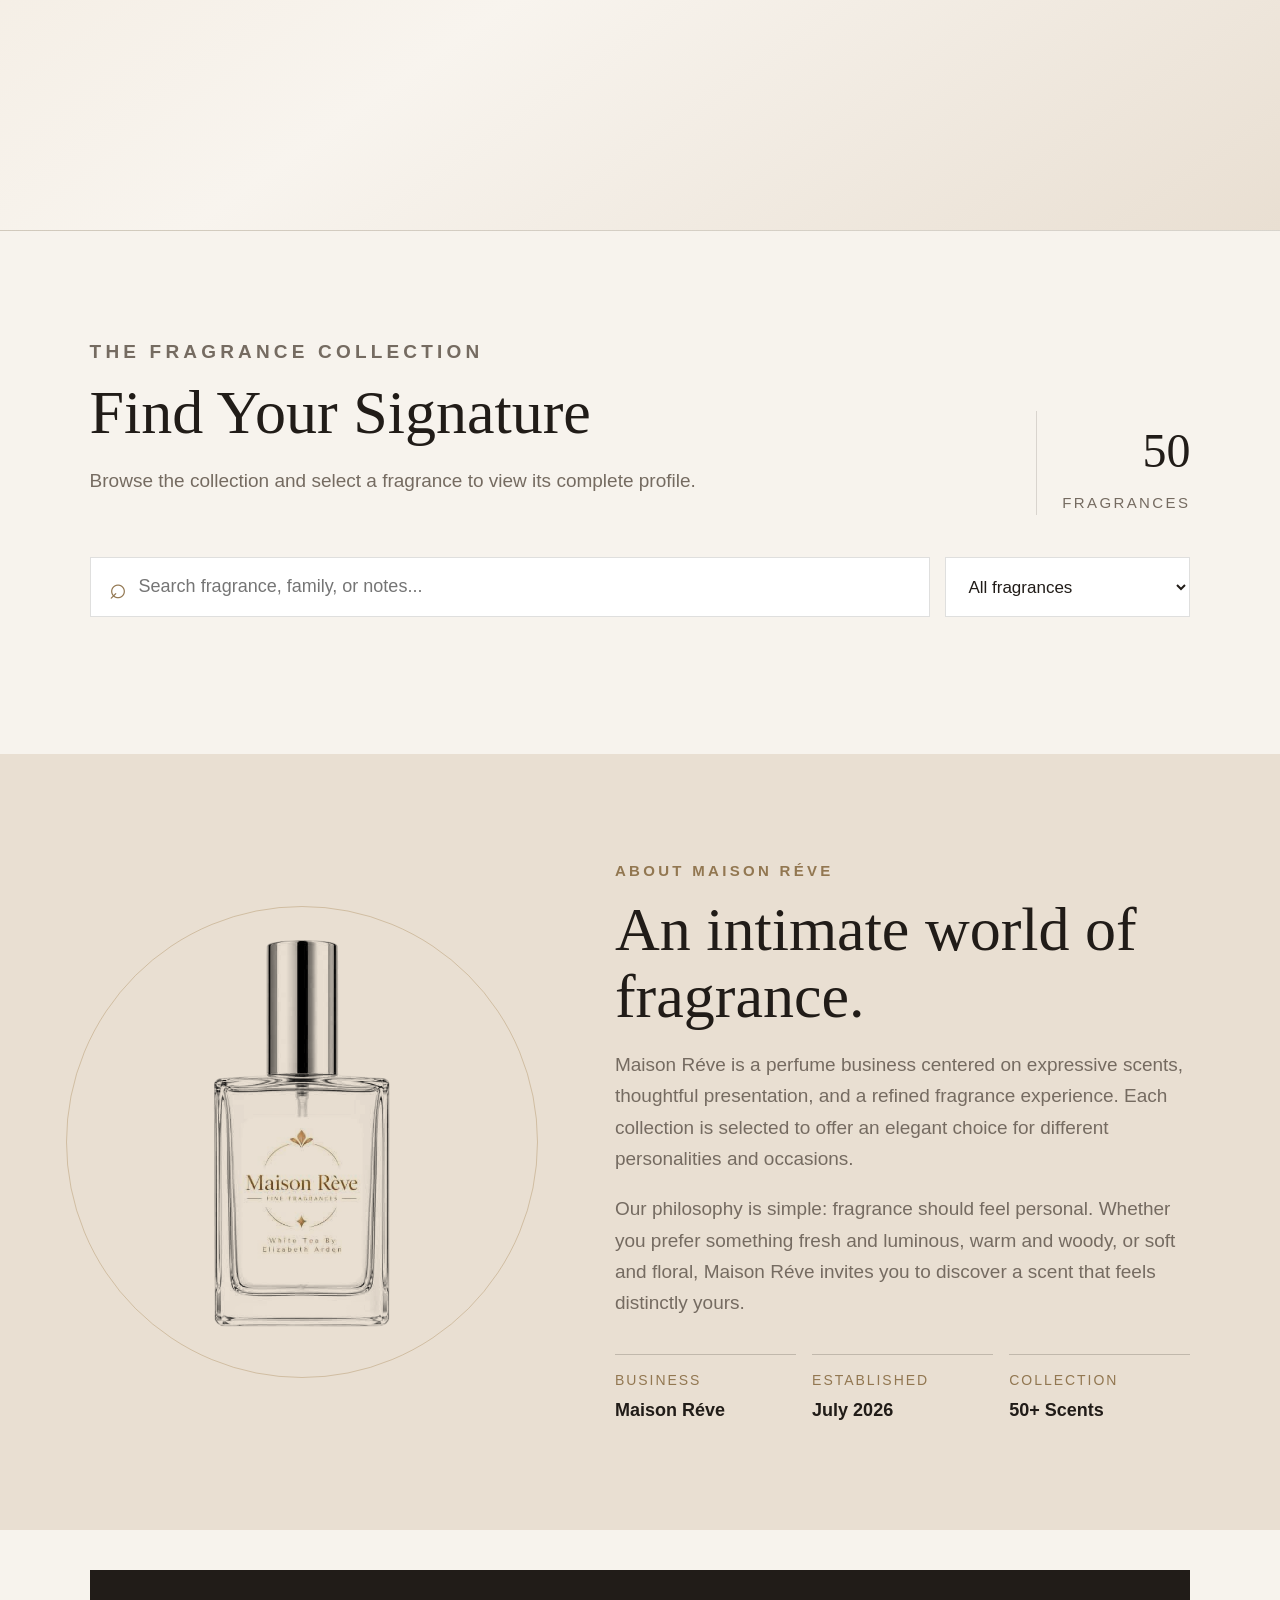
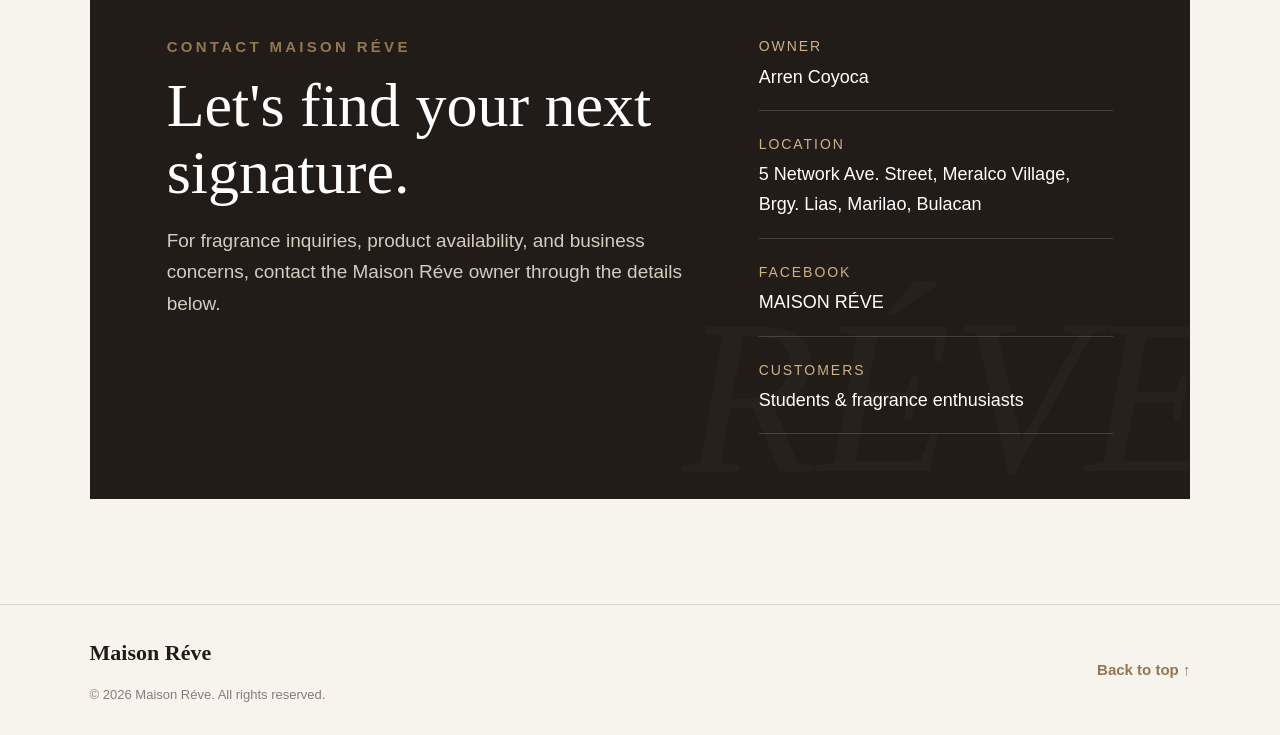
==== commit 605dfaad: "Revision" ====
--- a/index.html
+++ b/index.html
@@ -6,6 +6,10 @@
   <meta name="viewport" content="width=device-width,initial-scale=1.0">
   <title>Maison Réve | SCENT</title>
   <link rel="stylesheet" href="css/style.css">
+  <link rel="stylesheet" href="css/home.css">
+  <link rel="stylesheet" href="css/fragrance.css">
+  <link rel="stylesheet" href="css/about.css">
+  <link rel="stylesheet" href="css/responsive.css">
 </head>
 
 <body>
--- a/css/style.css
+++ b/css/style.css
@@ -130,11 +130,13 @@
 .system-mark b {
   color: var(--gold);
 }
+
 /* Gives each main page section consistent spacing and positioning. */
 .section {
   padding: 105px 7%;
   position: relative;
 }
+
 /* Places the welcome text beside the product image. */
 .hero {
   min-height: calc(100vh - 94px);
@@ -151,115 +153,6 @@
   font-weight: 800;
   letter-spacing: 0.22em;
 }
-.hero h1 {
-  font-family: var(--serif);
-  font-weight: 400;
-  font-size: clamp(50px, 6vw, 82px);
-  line-height: 1.02;
-  margin: 0 0 28px;
-}
-.hero h1 em {
-  color: var(--gold2);
-  font-style: italic;
-}
-.lead {
-  max-width: 680px;
-  font-size: 20px;
-  color: var(--taupe);
-  margin-bottom: 34px;
-}
-.actions {
-  display: flex;
-  gap: 28px;
-  align-items: center;
-  flex-wrap: wrap;
-}
-.button {
-  display: inline-flex;
-  align-items: center;
-  justify-content: center;
-  min-height: 56px;
-  padding: 0 30px;
-  background: var(--espresso);
-  color: #fff;
-  font-weight: 700;
-  font-size: 18px;
-}
-.under {
-  font-weight: 700;
-  font-size: 17px;
-  border-bottom: 1px solid var(--gold);
-  padding-bottom: 5px;
-}
-.hero-art {
-  min-height: 580px;
-  position: relative;
-  display: flex;
-  align-items: center;
-  justify-content: center;
-}
-.halo {
-  position: absolute;
-  top: 50%;
-  left: 50%;
-  width: 510px;
-  height: 510px;
-  transform: translate(-50%, -50%);
-  border-radius: 50%;
-  pointer-events: none;
-  background: radial-gradient(
-    circle,
-    rgba(184, 155, 114, 0.23),
-    rgba(184, 155, 114, 0.04) 58%,
-    transparent 70%
-  );
-}
-.hero-product {
-  position: relative;
-  z-index: 1;
-  display: block;
-  width: min(100%, 460px);
-  max-height: min(75vh, 600px);
-  object-fit: contain;
-  mix-blend-mode: multiply;
-}
-.spark {
-  position: absolute;
-  color: var(--gold2);
-  opacity: 0.65;
-}
-.s1 {
-  top: 70px;
-  right: 5%;
-  font-size: 30px;
-}
-.s2 {
-  bottom: 95px;
-  left: 6%;
-  font-size: 44px;
-}
-.s3 {
-  top: 175px;
-  left: 4%;
-  font-size: 30px;
-}
-.scent-line {
-  position: absolute;
-  width: 150px;
-  height: 70px;
-  border-top: 1px solid rgba(184, 155, 114, 0.5);
-  border-radius: 50%;
-}
-.l1 {
-  right: 2%;
-  top: 135px;
-  transform: rotate(25deg);
-}
-.l2 {
-  left: 0;
-  bottom: 170px;
-  transform: rotate(-25deg);
-}
 .heading {
   display: flex;
   align-items: end;
@@ -289,584 +182,6 @@
   margin-left: auto;
   margin-right: auto;
 }
-.count {
-  display: flex;
-  flex-direction: column;
-  text-align: right;
-  border-left: 1px solid var(--line);
-  padding-left: 25px;
-  min-width: 130px;
-}
-.count strong {
-  font-family: var(--serif);
-  font-size: 48px;
-  font-weight: 400;
-}
-.count span {
-  font-size: 15px;
-  letter-spacing: 0.16em;
-  color: var(--taupe);
-  text-transform: uppercase;
-}
-/* Styles the featured fragrance section and its product cards. */
-.best {
-  background: linear-gradient(145deg, #efe5d7, #f8f4ee 58%, #e9dfd2);
-  border-top: 1px solid var(--line);
-  border-bottom: 1px solid var(--line);
-}
-.top-card {
-  background: rgba(255, 255, 255, 0.7);
-  border: 1px solid rgba(184, 155, 114, 0.3);
-  padding-bottom: 22px;
-  position: relative;
-  cursor: pointer;
-  overflow: hidden;
-  transition: 0.3s;
-}
-.top-card:hover {
-  transform: translateY(-8px);
-  box-shadow: var(--shadow);
-}
-.rank {
-  position: absolute;
-  top: 14px;
-  left: 14px;
-  width: 42px;
-  height: 42px;
-  border-radius: 50%;
-  background: var(--espresso);
-  color: #fff;
-  display: grid;
-  place-items: center;
-  font-family: var(--serif);
-  font-size: 19px;
-  z-index: 2;
-}
-.top-img {
-  width: 100%;
-  aspect-ratio: 1/1.05;
-  display: block;
-  object-fit: cover;
-}
-.top-info {
-  padding: 16px 18px 0;
-}
-.top-info h3 {
-  font-family: var(--serif);
-  font-size: 27px;
-  font-weight: 400;
-  margin: 0;
-}
-.top-info p {
-  margin: 0;
-  color: var(--taupe);
-  font-size: 16px;
-}
-.price {
-  display: block;
-  margin-top: 10px;
-  font-weight: 800;
-  font-size: 20px;
-}
-/* Styles the fragrance search, filter, and product list. */
-.fragrance {
-  background: var(--ivory);
-}
-.tools {
-  display: flex;
-  gap: 15px;
-  margin-bottom: 32px;
-}
-.search {
-  flex: 1;
-  display: flex;
-  align-items: center;
-  background: #fff;
-  border: 1px solid var(--line);
-  min-height: 60px;
-  padding: 0 18px;
-}
-.search span {
-  font-size: 30px;
-  color: var(--gold2);
-  margin-right: 10px;
-}
-.search input {
-  width: 100%;
-  border: 0;
-  outline: 0;
-  background: transparent;
-  font-size: 18px;
-}
-.tools select {
-  min-width: 245px;
-  border: 1px solid var(--line);
-  background: #fff;
-  padding: 0 18px;
-  font-size: 17px;
-  color: var(--espresso);
-  outline: 0;
-}
-.product-grid {
-  display: grid;
-  grid-template-columns: repeat(4, 1fr);
-  gap: 22px;
-}
-.product-card {
-  background: rgba(255, 255, 255, 0.76);
-  border: 1px solid var(--line);
-  cursor: pointer;
-  transition: 0.3s;
-  overflow: hidden;
-}
-.product-card:hover {
-  transform: translateY(-7px);
-  box-shadow: var(--shadow);
-  border-color: rgba(184, 155, 114, 0.6);
-}
-.image-wrap {
-  position: relative;
-  background: var(--cream);
-}
-.product-img {
-  width: 100%;
-  aspect-ratio: 1/1.12;
-  object-fit: cover;
-  display: block;
-}
-.stock {
-  position: absolute;
-  left: 13px;
-  bottom: 13px;
-  background: rgba(33, 28, 24, 0.93);
-  color: #fff;
-  padding: 7px 11px;
-  font-size: 15px;
-  font-weight: 700;
-}
-.stock.low {
-  background: #7d553e;
-}
-.info {
-  padding: 18px 19px 21px;
-}
-.family {
-  font-size: 15px;
-  text-transform: uppercase;
-  letter-spacing: 0.12em;
-  color: var(--gold2);
-}
-.info h3 {
-  font-family: var(--serif);
-  font-weight: 400;
-  font-size: 27px;
-  margin: 0 0 2px;
-}
-.desc {
-  font-size: 16px;
-  color: var(--taupe);
-  margin: 11px 0 12px;
-  display: -webkit-box;
-  -webkit-line-clamp: 2;
-  -webkit-box-orient: vertical;
-  line-clamp: 2;
-  overflow: hidden;
-}
-.bottom {
-  display: flex;
-  align-items: center;
-  justify-content: space-between;
-}
-.view {
-  font-size: 15px;
-  font-weight: 700;
-  color: var(--gold2);
-}
-.empty {
-  text-align: center;
-  padding: 90px 20px;
-}
-.empty div {
-  font-size: 60px;
-  color: var(--gold);
-}
-.empty h3 {
-  font-family: var(--serif);
-  font-size: 34px;
-  font-weight: 400;
-}
-/* Arranges the brand story, contact details, and footer content. */
-.about {
-  display: grid;
-  grid-template-columns: 0.85fr 1.15fr;
-  gap: 100px;
-  align-items: center;
-  background: #e9dfd2;
-  overflow: hidden;
-}
-.about-art {
-  min-height: 540px;
-  display: grid;
-  place-items: center;
-  position: relative;
-}
-.about-art:before {
-  content: "";
-  position: absolute;
-  z-index: 0;
-  width: 470px;
-  height: 470px;
-  border: 1px solid rgba(184, 155, 114, 0.5);
-  border-radius: 50%;
-}
-.about-product {
-  position: relative;
-  z-index: 1;
-  display: block;
-  width: min(100%, 350px);
-  max-height: min(78vh, 430px);
-  object-fit: contain;
-  mix-blend-mode: multiply;
-}
-.about-copy > p:not(.eyebrow) {
-  font-size: 19px;
-  color: var(--taupe);
-  max-width: 760px;
-}
-.facts {
-  display: grid;
-  grid-template-columns: repeat(3, 1fr);
-  gap: 16px;
-  margin-top: 35px;
-}
-.facts div {
-  border-top: 1px solid rgba(33, 28, 24, 0.2);
-  padding-top: 14px;
-}
-.facts small,
-.contacts small {
-  display: block;
-  color: var(--gold2);
-  font-size: 14px;
-  text-transform: uppercase;
-  letter-spacing: 0.14em;
-  margin-bottom: 4px;
-}
-.facts strong,
-.contacts strong {
-  font-size: 18px;
-}
-.contact {
-  padding-top: 40px;
-}
-.contact-card {
-  background: var(--espresso);
-  color: #fff;
-  padding: 65px 7%;
-  display: grid;
-  grid-template-columns: 1.2fr 0.8fr;
-  gap: 60px;
-  position: relative;
-  overflow: hidden;
-}
-.contact-card:after {
-  content: "RÉVE";
-  position: absolute;
-  right: -30px;
-  bottom: -80px;
-  font-family: var(--serif);
-  font-size: 220px;
-  color: rgba(255, 255, 255, 0.025);
-  font-style: italic;
-}
-.contact-card h2 {
-  color: #fff;
-}
-.contact-card p:not(.eyebrow) {
-  color: #d6cbc0;
-  font-size: 19px;
-  max-width: 680px;
-}
-.contacts {
-  display: grid;
-  gap: 22px;
-  position: relative;
-  z-index: 2;
-}
-.contacts div {
-  border-bottom: 1px solid rgba(255, 255, 255, 0.15);
-  padding-bottom: 18px;
-}
-.contacts small {
-  color: #cdb187;
-}
-.contacts strong {
-  font-weight: 500;
-  color: #fff;
-}
-footer {
-  padding: 30px 7%;
-  border-top: 1px solid var(--line);
-  display: flex;
-  justify-content: space-between;
-  align-items: center;
-  gap: 20px;
-  color: var(--taupe);
-  font-size: 15px;
-}
-footer div {
-  display: flex;
-  gap: 22px;
-  align-items: center;
-}
-footer strong {
-  font-family: var(--serif);
-  font-size: 22px;
-  color: var(--espresso);
-}
-footer a {
-  font-weight: 700;
-  color: var(--gold2);
-}
-/* Shows product details in a centered overlay above the page. */
-.backdrop {
-  position: fixed;
-  inset: 0;
-  background: rgba(25, 20, 17, 0.68);
-  z-index: 100;
-  display: none;
-  align-items: center;
-  justify-content: center;
-  padding: 30px;
-}
-.backdrop.show {
-  display: flex;
-}
-.modal {
-  width: min(1080px, 96vw);
-  max-height: 90vh;
-  overflow: auto;
-  background: var(--ivory);
-  display: grid;
-  grid-template-columns: 0.85fr 1.15fr;
-  position: relative;
-  box-shadow: 0 30px 90px rgba(0, 0, 0, 0.35);
-}
-.modal > button {
-  position: absolute;
-  right: 18px;
-  top: 12px;
-  width: 44px;
-  height: 44px;
-  border: 0;
-  background: rgba(247, 243, 237, 0.9);
-  font-size: 32px;
-  z-index: 4;
-}
-.modal-img {
-  background: var(--cream);
-  min-height: 620px;
-}
-.modal-img img {
-  width: 100%;
-  height: 100%;
-  object-fit: cover;
-}
-.modal-copy {
-  padding: 60px 55px;
-}
-.modal-copy h2 {
-  font-family: var(--serif);
-  font-size: 56px;
-  font-weight: 400;
-  line-height: 1.05;
-  margin: 0 0 5px;
-}
-.modal-copy > .family {
-  margin-bottom: 20px;
-}
-.modal-copy > p:not(.eyebrow) {
-  font-size: 19px;
-  color: var(--taupe);
-  margin: 25px 0;
-}
-.notes {
-  border-top: 1px solid var(--line);
-  border-bottom: 1px solid var(--line);
-  padding: 17px 0;
-  margin: 25px 0;
-}
-.notes small,
-.meta small {
-  display: block;
-  color: var(--gold2);
-  font-size: 13px;
-  letter-spacing: 0.16em;
-}
-.notes strong {
-  font-size: 18px;
-}
-.meta {
-  display: grid;
-  grid-template-columns: repeat(3, 1fr);
-  gap: 15px;
-}
-.meta div {
-  background: #fff;
-  border: 1px solid var(--line);
-  padding: 14px;
-}
-.meta strong {
-  font-size: 21px;
-}
-@media (max-width: 1100px) {
-  .product-grid {
-    grid-template-columns: repeat(3, 1fr);
-  }
-  .system-mark {
-    display: none;
-  }
-  .hero {
-    grid-template-columns: 1fr;
-  }
-  .hero-art {
-    min-height: 520px;
-  }
-}
-@media (max-width: 760px) {
-  body {
-    font-size: 17px;
-  }
-  .header {
-    height: 78px;
-    padding: 0 5%;
-  }
-  .brand {
-    width: 145px;
-    height: 60px;
-  }
-  .header nav {
-    gap: 18px;
-  }
-  .header nav a {
-    font-size: 15px;
-  }
-  .section {
-    padding: 75px 5%;
-  }
-  .hero {
-    min-height: auto;
-  }
-  .hero h1 {
-    font-size: 48px;
-  }
-  .lead {
-    font-size: 18px;
-  }
-  .hero-art {
-    min-height: 420px;
-  }
-  .halo {
-    width: 360px;
-    height: 360px;
-  }
-  .hero-product {
-    width: min(100%, 380px);
-    max-height: min(68vh, 460px);
-  }
-  .product-grid {
-    grid-template-columns: repeat(2, 1fr);
-  }
-  .heading {
-    display: block;
-  }
-  .count {
-    text-align: left;
-    border-left: 0;
-    border-top: 1px solid var(--line);
-    padding: 15px 0 0;
-    margin-top: 20px;
-  }
-  .tools {
-    display: block;
-  }
-  .tools select {
-    width: 100%;
-    height: 60px;
-    margin-top: 12px;
-  }
-  .about {
-    grid-template-columns: 1fr;
-    gap: 40px;
-  }
-  .about-art {
-    min-height: 420px;
-  }
-  .facts {
-    grid-template-columns: 1fr;
-  }
-  .contact-card {
-    grid-template-columns: 1fr;
-    padding: 45px 7%;
-  }
-  footer {
-    display: block;
-  }
-  footer div {
-    display: block;
-  }
-  footer span {
-    display: block;
-    margin-top: 6px;
-  }
-  .modal {
-    grid-template-columns: 1fr;
-  }
-  .modal-img {
-    min-height: 340px;
-  }
-  .modal-copy {
-    padding: 38px 28px;
-  }
-  .modal-copy h2 {
-    font-size: 44px;
-  }
-}
-@media (max-width: 500px) {
-  .header nav {
-    gap: 11px;
-  }
-  .header nav a {
-    font-size: 13px;
-  }
-  .brand {
-    width: 125px;
-  }
-  .hero h1 {
-    font-size: 42px;
-  }
-  .hero-art {
-    min-height: 350px;
-  }
-  .product-grid {
-    grid-template-columns: 1fr;
-  }
-}
-
-footer div {
-  display: flex;
-  gap: 22px;
-  align-items: center;
-  flex-wrap: wrap;
-}
-footer div small {
-  display: block;
-  width: 100%;
-  font-size: 13px;
-  color: #8a7d70;
-  margin-top: -10px;
-}
-
 /* =========================================================
    FLOATING LOGIN PANEL (opened by 5 clicks on the logo)
    ========================================================= */
@@ -992,7 +307,7 @@
 /* the floating card */
 .lg-card {
   position: relative;
-  width: min(520px, 100%); /* wide enough for the logo, still well inside the screen */
+  width: min(520px, 100%);
   max-height: calc(100vh - 40px);
   overflow-y: auto;
   background: #fff;
@@ -1372,61 +687,6 @@
 @keyframes opLine { to { width: 260px; } }
 
 /* =========================================================
-   HERO MOVING BACKGROUND (pure CSS, light on the browser)
-   Soft golden light drifts slowly; tiny scent particles rise.
-   ========================================================= */
-.hero { position: relative; isolation: isolate; }
-.hero-motion { position: absolute; inset: -40px 0; z-index: -1; overflow: hidden; pointer-events: none;
-  -webkit-mask-image: linear-gradient(transparent, #000 12%, #000 88%, transparent); mask-image: linear-gradient(transparent, #000 12%, #000 88%, transparent); }
-.hero-motion i { position: absolute; border-radius: 50%; filter: blur(60px); opacity: .55; animation: heroDrift 18s ease-in-out infinite alternate; }
-.hero-motion i:nth-child(1) { width: 460px; height: 460px; left: -8%; top: 5%; background: #e7d3b3; }
-.hero-motion i:nth-child(2) { width: 380px; height: 380px; right: 2%; top: 0; background: #f0dcc0; animation-duration: 23s; animation-delay: -6s; }
-.hero-motion i:nth-child(3) { width: 520px; height: 520px; right: 20%; bottom: -12%; background: #d9bf98; opacity: .35; animation-duration: 27s; animation-delay: -12s; }
-.hero-motion i:nth-child(4) { width: 300px; height: 300px; left: 30%; top: 35%; background: #fff4e2; animation-duration: 20s; animation-delay: -3s; }
-@keyframes heroDrift { from { transform: translate(-40px, 20px) scale(1); } to { transform: translate(60px, -40px) scale(1.18); } }
-.hero-motion b { position: absolute; bottom: -20px; width: 6px; height: 6px; border-radius: 50%; background: #b89b72; opacity: 0; animation: heroRise 11s linear infinite; }
-/* nothing moves behind the opening overlay; it starts when the overlay fades out */
-body.is-opening .hero-motion i, body.is-opening .hero-motion b { animation-play-state: paused; }
-.hero-motion b:nth-of-type(1) { left: 12%; animation-delay: 0s; }
-.hero-motion b:nth-of-type(2) { left: 27%; animation-delay: 3s; width: 4px; height: 4px; }
-.hero-motion b:nth-of-type(3) { left: 46%; animation-delay: 6s; }
-.hero-motion b:nth-of-type(4) { left: 63%; animation-delay: 1.5s; width: 8px; height: 8px; }
-.hero-motion b:nth-of-type(5) { left: 78%; animation-delay: 8s; width: 4px; height: 4px; }
-.hero-motion b:nth-of-type(6) { left: 90%; animation-delay: 4.5s; }
-@keyframes heroRise { 0% { transform: translateY(0); opacity: 0; } 15% { opacity: .6; } 100% { transform: translateY(-620px) translateX(30px); opacity: 0; } }
-
-/* =========================================================
-   MOST LOVED SCENTS — circular carousel
-   Each card is placed on an ellipse by its pos-* class (set in
-   app.js). Changing the class makes the card glide to its next
-   spot, so pressing Next/Prev rotates the whole ring.
-   ========================================================= */
-.top-carousel { position: relative; max-width: 1100px; margin: 0 auto; }
-.top-carousel-stage { position: relative; height: 500px; perspective: 1400px; }
-.top-carousel-stage .top-card { position: absolute; left: 50%; top: 30px; width: 290px; margin-left: -145px; padding-bottom: 20px;
-  transition: transform .9s cubic-bezier(.65, 0, .35, 1), opacity .9s ease, filter .9s ease, box-shadow .9s ease; }
-.top-carousel-stage .top-card.pos-center { transform: translate3d(0, 0, 0) scale(1); z-index: 5; opacity: 1; box-shadow: var(--shadow); }
-.top-carousel-stage .top-card.pos-right { transform: translate3d(250px, -10px, -120px) scale(.82); z-index: 4; opacity: .92; }
-.top-carousel-stage .top-card.pos-left { transform: translate3d(-250px, -10px, -120px) scale(.82); z-index: 4; opacity: .92; }
-.top-carousel-stage .top-card.pos-far-right { transform: translate3d(420px, -34px, -320px) scale(.62); z-index: 2; opacity: .5; filter: blur(1.5px); }
-.top-carousel-stage .top-card.pos-far-left { transform: translate3d(-420px, -34px, -320px) scale(.62); z-index: 2; opacity: .5; filter: blur(1.5px); }
-.top-carousel-stage .top-card.pos-hidden { opacity: 0; pointer-events: none; }
-.carousel-btn { position: absolute; top: 40%; z-index: 10; width: 52px; height: 52px; border-radius: 50%; border: 1px solid var(--gold); background: rgba(255, 255, 255, .9);
-  color: var(--espresso); font-size: 28px; line-height: 1; cursor: pointer; transition: .3s; }
-.carousel-btn:hover { background: var(--espresso); color: #fff; }
-.carousel-prev { left: 0; } .carousel-next { right: 0; }
-.carousel-dots { display: flex; justify-content: center; gap: 10px; margin-top: 10px; }
-.carousel-dot { width: 9px; height: 9px; padding: 0; border-radius: 50%; border: 0; background: rgba(33, 28, 24, .25); cursor: pointer; transition: .4s; }
-.carousel-dot.active { width: 28px; border-radius: 6px; background: var(--gold2); }
-@media (max-width: 760px) {
-  .top-carousel-stage { height: 470px; }
-  .top-carousel-stage .top-card.pos-right { transform: translate3d(150px, -10px, -120px) scale(.8); }
-  .top-carousel-stage .top-card.pos-left { transform: translate3d(-150px, -10px, -120px) scale(.8); }
-  .top-carousel-stage .top-card.pos-far-right, .top-carousel-stage .top-card.pos-far-left { opacity: 0; }
-  .carousel-btn { top: 44%; width: 44px; height: 44px; }
-}
-
-/* =========================================================
    LOGO CLICK BUBBLES — replaces the old "n/5" text label.
    app.js spawns a .logo-bubble per click; it floats up and pops.
    ========================================================= */
@@ -1449,101 +709,3 @@
   .hero-motion i, .hero-motion b, .opening-orbit { animation: none; }
   .top-carousel-stage .top-card { transition: none; }
 }
-
-/* =========================================================
-   RESPONSIVE LAYER — laptop, tablet / iPad, phone
-   Added last so it refines the rules above. Desktop (>1100px)
-   is intentionally untouched.
-   Breakpoints: 1100 (small laptop/tablet landscape),
-                1000 (tablet portrait), 760 (large phone),
-                560 (phone), 380 (small phone)
-   ========================================================= */
-
-/* Anchor links must not hide under the sticky header; media never overflows. */
-html { scroll-padding-top: 96px; }
-img, svg, video { max-width: 100%; }
-.contacts strong, .contacts a, .modal-copy p { overflow-wrap: anywhere; } /* long address / links wrap instead of overflowing */
-.actions { flex-wrap: wrap; row-gap: 14px; }
-.tools { flex-wrap: wrap; }
-
-/* ---------- Small laptop / tablet landscape (<=1100px) ---------- */
-@media (max-width: 1100px) {
-  .hero h1 { font-size: clamp(44px, 7vw, 64px); }
-  .halo { width: min(510px, 80vw); height: min(510px, 80vw); }
-  .hero-art { min-height: 460px; }
-  /* Carousel: smaller orbit so side cards stay inside the screen */
-  .top-carousel-stage .top-card.pos-right { transform: translate3d(205px, -10px, -120px) scale(.82); }
-  .top-carousel-stage .top-card.pos-left { transform: translate3d(-205px, -10px, -120px) scale(.82); }
-  .top-carousel-stage .top-card.pos-far-right { transform: translate3d(320px, -34px, -320px) scale(.62); }
-  .top-carousel-stage .top-card.pos-far-left { transform: translate3d(-320px, -34px, -320px) scale(.62); }
-}
-
-/* ---------- Tablet portrait / iPad (<=1000px) ---------- */
-@media (max-width: 1000px) {
-  .about { grid-template-columns: 1fr; gap: 48px; }
-  .about-art { min-height: 440px; }
-  .about-product { max-width: min(100%, 420px); max-height: 440px; object-fit: contain; }
-  .contact-card { grid-template-columns: 1fr; gap: 34px; padding: 48px 6%; }
-  /* Product details: stack image above text and let the card scroll */
-  .modal { grid-template-columns: 1fr; max-height: calc(100dvh - 32px); overflow-y: auto; }
-  .modal-img { min-height: 300px; max-height: 360px; }
-}
-
-/* ---------- Large phones (<=760px) ---------- */
-@media (max-width: 760px) {
-  .section { padding: 64px 5%; }
-  .hero-copy, .heading.center { text-align: left; }
-  .hero-product { max-width: 100%; height: auto; }
-  .tools .search, .tools select { width: 100%; }
-  .actions .button { width: 100%; text-align: center; }
-  .top-carousel-stage { height: 460px; }
-  .top-carousel-stage .top-card.pos-right { transform: translate3d(140px, -8px, -120px) scale(.8); }
-  .top-carousel-stage .top-card.pos-left { transform: translate3d(-140px, -8px, -120px) scale(.8); }
-  .contact-card { padding: 38px 6%; }
-  footer { text-align: left; }
-  /* Login panel: never taller than the screen; scrolls inside if needed */
-  .lg-card { max-width: 94vw; max-height: calc(100dvh - 24px); overflow-y: auto; }
-}
-
-/* ---------- Phones (<=560px) ---------- */
-@media (max-width: 560px) {
-  .header { height: 70px; }
-  .brand { width: 120px; height: 52px; }
-  .hero h1 { font-size: clamp(34px, 10.5vw, 44px); }
-  .hero-art { min-height: 320px; }
-  .top-carousel-stage { height: 430px; }
-  .top-carousel-stage .top-card { width: 250px; margin-left: -125px; }
-  .top-carousel-stage .top-card.pos-right { transform: translate3d(112px, -6px, -120px) scale(.78); opacity: .6; }
-  .top-carousel-stage .top-card.pos-left { transform: translate3d(-112px, -6px, -120px) scale(.78); opacity: .6; }
-  .carousel-btn { width: 40px; height: 40px; font-size: 22px; left: auto; }
-  .carousel-prev { left: 2px; } .carousel-next { right: 2px; }
-  .modal-img { min-height: 240px; }
-  .modal-copy { padding: 28px 20px; }
-  .modal-copy h2 { font-size: 34px; }
-  .meta { grid-template-columns: 1fr 1fr; gap: 14px; }
-  .orbit-1 { width: min(380px, 86vw); height: min(380px, 86vw); }
-  .orbit-2 { width: min(540px, 120vw); height: min(540px, 120vw); }
-  .site-opening { overflow: hidden; }
-}
-
-/* ---------- Small phones (<=380px) ---------- */
-@media (max-width: 380px) {
-  .header { padding: 0 4%; }
-  .brand { width: 100px; }
-  .header nav { gap: 8px; }
-  .header nav a { font-size: 12px; letter-spacing: .03em; }
-  .top-carousel-stage .top-card { width: 232px; margin-left: -116px; }
-  .top-carousel-stage .top-card.pos-right { transform: translate3d(100px, -6px, -120px) scale(.76); }
-  .top-carousel-stage .top-card.pos-left { transform: translate3d(-100px, -6px, -120px) scale(.76); }
-}
-
-/* ---------- Phones turned sideways (short screens) ---------- */
-@media (max-height: 520px) and (orientation: landscape) {
-  .hero { min-height: auto; }
-  .header { position: static; }
-  .lg-card, .modal { max-height: calc(100dvh - 16px); overflow-y: auto; }
-}
-
-/* Clip the carousel horizontally: off-screen side cards must not widen the page on phones (fixes sideways scrolling). */
-.best, .top-carousel { overflow-x: clip; }
-.top-carousel { padding-bottom: 6px; }
--- a/css/home.css
+++ b/css/home.css
@@ -0,0 +1,304 @@
+/* Home section and featured fragrances. */
+.hero { position: relative; isolation: isolate; }
+.hero {
+  min-height: calc(100vh - 94px);
+  display: grid;
+  grid-template-columns: 1.05fr 0.95fr;
+  align-items: center;
+  gap: 60px;
+  overflow: hidden;
+}
+.hero h1 {
+  font-family: var(--serif);
+  font-weight: 400;
+  font-size: clamp(50px, 6vw, 82px);
+  line-height: 1.02;
+  margin: 0 0 28px;
+}
+.hero h1 em {
+  color: var(--gold2);
+  font-style: italic;
+}
+.lead {
+  max-width: 680px;
+  font-size: 20px;
+  color: var(--taupe);
+  margin-bottom: 34px;
+}
+.actions {
+  display: flex;
+  gap: 28px;
+  align-items: center;
+  flex-wrap: wrap;
+}
+.button {
+  display: inline-flex;
+  align-items: center;
+  justify-content: center;
+  min-height: 56px;
+  padding: 0 30px;
+  background: var(--espresso);
+  color: #fff;
+  font-weight: 700;
+  font-size: 18px;
+}
+.under {
+  font-weight: 700;
+  font-size: 17px;
+  border-bottom: 1px solid var(--gold);
+  padding-bottom: 5px;
+}
+.hero-art {
+  min-height: 580px;
+  position: relative;
+  display: flex;
+  align-items: center;
+  justify-content: center;
+}
+.halo {
+  position: absolute;
+  top: 50%;
+  left: 50%;
+  width: 510px;
+  height: 510px;
+  transform: translate(-50%, -50%);
+  border-radius: 50%;
+  pointer-events: none;
+  background: radial-gradient(
+    circle,
+    rgba(184, 155, 114, 0.23),
+    rgba(184, 155, 114, 0.04) 58%,
+    transparent 70%
+  );
+}
+.hero-product {
+  position: relative;
+  z-index: 1;
+  display: block;
+  width: min(100%, 460px);
+  max-height: min(75vh, 600px);
+  object-fit: contain;
+  mix-blend-mode: multiply;
+}
+.spark {
+  position: absolute;
+  color: var(--gold2);
+  opacity: 0.65;
+}
+.s1 {
+  top: 70px;
+  right: 5%;
+  font-size: 30px;
+}
+.s2 {
+  bottom: 95px;
+  left: 6%;
+  font-size: 44px;
+}
+.s3 {
+  top: 175px;
+  left: 4%;
+  font-size: 30px;
+}
+.scent-line {
+  position: absolute;
+  width: 150px;
+  height: 70px;
+  border-top: 1px solid rgba(184, 155, 114, 0.5);
+  border-radius: 50%;
+}
+.l1 {
+  right: 2%;
+  top: 135px;
+  transform: rotate(25deg);
+}
+.l2 {
+  left: 0;
+  bottom: 170px;
+  transform: rotate(-25deg);
+}
+.best {
+  background: linear-gradient(145deg, #efe5d7, #f8f4ee 58%, #e9dfd2);
+  border-top: 1px solid var(--line);
+  border-bottom: 1px solid var(--line);
+}
+.top-card {
+  background: rgba(255, 255, 255, 0.7);
+  border: 1px solid rgba(184, 155, 114, 0.3);
+  padding-bottom: 22px;
+  position: relative;
+  cursor: pointer;
+  overflow: hidden;
+  transition: 0.3s;
+}
+.top-card:hover {
+  transform: translateY(-8px);
+  box-shadow: var(--shadow);
+}
+.rank {
+  position: absolute;
+  top: 14px;
+  left: 14px;
+  width: 42px;
+  height: 42px;
+  border-radius: 50%;
+  background: var(--espresso);
+  color: #fff;
+  display: grid;
+  place-items: center;
+  font-family: var(--serif);
+  font-size: 19px;
+  z-index: 2;
+}
+.top-img {
+  width: 100%;
+  aspect-ratio: 1/1.05;
+  display: block;
+  object-fit: cover;
+}
+.top-info {
+  padding: 16px 18px 0;
+}
+.top-info h3 {
+  font-family: var(--serif);
+  font-size: 27px;
+  font-weight: 400;
+  margin: 0;
+}
+.top-info p {
+  margin: 0;
+  color: var(--taupe);
+  font-size: 16px;
+}
+.price {
+  display: block;
+  margin-top: 10px;
+  font-weight: 800;
+  font-size: 20px;
+}
+.hero-motion {
+  position: absolute;
+  inset: -40px 0;
+  z-index: -1;
+  overflow: hidden;
+  pointer-events: none;
+  -webkit-mask-image: linear-gradient(transparent, #000 12%, #000 88%, transparent);
+  mask-image: linear-gradient(transparent, #000 12%, #000 88%, transparent);
+}
+.hero-motion i {
+  position: absolute;
+  border-radius: 50%;
+  filter: blur(60px);
+  opacity: 0.55;
+  animation: heroDrift 18s ease-in-out infinite alternate;
+}
+.hero-motion i:nth-child(1) {
+  width: 460px;
+  height: 460px;
+  left: -8%;
+  top: 5%;
+  background: #e7d3b3;
+}
+.hero-motion i:nth-child(2) {
+  width: 380px;
+  height: 380px;
+  right: 2%;
+  top: 0;
+  background: #f0dcc0;
+  animation-duration: 23s;
+  animation-delay: -6s;
+}
+.hero-motion i:nth-child(3) {
+  width: 520px;
+  height: 520px;
+  right: 20%;
+  bottom: -12%;
+  background: #d9bf98;
+  opacity: 0.35;
+  animation-duration: 27s;
+  animation-delay: -12s;
+}
+.hero-motion i:nth-child(4) {
+  width: 300px;
+  height: 300px;
+  left: 30%;
+  top: 35%;
+  background: #fff4e2;
+  animation-duration: 20s;
+  animation-delay: -3s;
+}
+@keyframes heroDrift {
+  from { transform: translate(-40px, 20px) scale(1); }
+  to { transform: translate(60px, -40px) scale(1.18); }
+}
+.hero-motion b {
+  position: absolute;
+  bottom: -20px;
+  width: 6px;
+  height: 6px;
+  border-radius: 50%;
+  background: #b89b72;
+  opacity: 0;
+  animation: heroRise 11s linear infinite;
+}
+body.is-opening .hero-motion i,
+body.is-opening .hero-motion b {
+  animation-play-state: paused;
+}
+.hero-motion b:nth-of-type(1) { left: 12%; animation-delay: 0s; }
+.hero-motion b:nth-of-type(2) { left: 27%; animation-delay: 3s; width: 4px; height: 4px; }
+.hero-motion b:nth-of-type(3) { left: 46%; animation-delay: 6s; }
+.hero-motion b:nth-of-type(4) { left: 63%; animation-delay: 1.5s; width: 8px; height: 8px; }
+.hero-motion b:nth-of-type(5) { left: 78%; animation-delay: 8s; width: 4px; height: 4px; }
+.hero-motion b:nth-of-type(6) { left: 90%; animation-delay: 4.5s; }
+@keyframes heroRise {
+  0% { transform: translateY(0); opacity: 0; }
+  15% { opacity: 0.6; }
+  100% { transform: translateY(-620px) translateX(30px); opacity: 0; }
+}
+.top-carousel {
+  position: relative;
+  max-width: 1100px;
+  margin: 0 auto;
+}
+.top-carousel-stage {
+  position: relative;
+  height: 500px;
+  perspective: 1400px;
+}
+.top-carousel-stage .top-card {
+  position: absolute;
+  left: 50%;
+  top: 30px;
+  width: 290px;
+  margin-left: -145px;
+  padding-bottom: 20px;
+  transition: transform 0.9s cubic-bezier(0.65, 0, 0.35, 1), opacity 0.9s ease, filter 0.9s ease, box-shadow 0.9s ease;
+}
+.top-carousel-stage .top-card.pos-center { transform: translate3d(0, 0, 0) scale(1); z-index: 5; opacity: 1; box-shadow: var(--shadow); }
+.top-carousel-stage .top-card.pos-right { transform: translate3d(250px, -10px, -120px) scale(0.82); z-index: 4; opacity: 0.92; }
+.top-carousel-stage .top-card.pos-left { transform: translate3d(-250px, -10px, -120px) scale(0.82); z-index: 4; opacity: 0.92; }
+.top-carousel-stage .top-card.pos-far-right { transform: translate3d(420px, -34px, -320px) scale(0.62); z-index: 2; opacity: 0.5; filter: blur(1.5px); }
+.top-carousel-stage .top-card.pos-far-left { transform: translate3d(-420px, -34px, -320px) scale(0.62); z-index: 2; opacity: 0.5; filter: blur(1.5px); }
+.top-carousel-stage .top-card.pos-hidden { opacity: 0; pointer-events: none; }
+.carousel-btn {
+  position: absolute;
+  top: 40%;
+  z-index: 10;
+  width: 52px;
+  height: 52px;
+  border-radius: 50%;
+  border: 1px solid var(--gold);
+  background: rgba(255, 255, 255, 0.9);
+  color: var(--espresso);
+  font-size: 28px;
+  line-height: 1;
+  cursor: pointer;
+  transition: 0.3s;
+}
+.carousel-btn:hover { background: var(--espresso); color: #fff; }
+.carousel-prev { left: 0; }
+.carousel-next { right: 0; }
+.carousel-dots { display: flex; justify-content: center; gap: 10px; margin-top: 10px; }
+.carousel-dot { width: 9px; height: 9px; padding: 0; border-radius: 50%; border: 0; background: rgba(33, 28, 24, 0.25); cursor: pointer; transition: 0.4s; }
+.carousel-dot.active { width: 28px; border-radius: 6px; background: var(--gold2); }
--- a/css/fragrance.css
+++ b/css/fragrance.css
@@ -0,0 +1,50 @@
+/* Fragrance search, filters, cards, and product details. */
+.fragrance { background: var(--ivory); }
+.count { display: flex; flex-direction: column; text-align: right; border-left: 1px solid var(--line); padding-left: 25px; min-width: 130px; }
+.count strong { font-family: var(--serif); font-size: 48px; font-weight: 400; }
+.count span { font-size: 15px; letter-spacing: 0.16em; color: var(--taupe); text-transform: uppercase; }
+.tools { display: flex; gap: 15px; margin-bottom: 32px; }
+.search {
+  flex: 1;
+  display: flex;
+  align-items: center;
+  background: #fff;
+  border: 1px solid var(--line);
+  min-height: 60px;
+  padding: 0 18px;
+}
+.search span { font-size: 30px; color: var(--gold2); margin-right: 10px; }
+.search input { width: 100%; border: 0; outline: 0; background: transparent; font-size: 18px; }
+.tools select { min-width: 245px; border: 1px solid var(--line); background: #fff; padding: 0 18px; font-size: 17px; color: var(--espresso); outline: 0; }
+.product-grid { display: grid; grid-template-columns: repeat(4, 1fr); gap: 22px; }
+.product-card { background: rgba(255, 255, 255, 0.76); border: 1px solid var(--line); cursor: pointer; transition: 0.3s; overflow: hidden; }
+.product-card:hover { transform: translateY(-7px); box-shadow: var(--shadow); border-color: rgba(184, 155, 114, 0.6); }
+.image-wrap { position: relative; background: var(--cream); }
+.product-img { width: 100%; aspect-ratio: 1/1.12; object-fit: cover; display: block; }
+.stock { position: absolute; left: 13px; bottom: 13px; background: rgba(33, 28, 24, 0.93); color: #fff; padding: 7px 11px; font-size: 15px; font-weight: 700; }
+.stock.low { background: #7d553e; }
+.info { padding: 18px 19px 21px; }
+.family { font-size: 15px; text-transform: uppercase; letter-spacing: 0.12em; color: var(--gold2); }
+.info h3 { font-family: var(--serif); font-weight: 400; font-size: 27px; margin: 0 0 2px; }
+.desc { font-size: 16px; color: var(--taupe); margin: 11px 0 12px; display: -webkit-box; -webkit-line-clamp: 2; -webkit-box-orient: vertical; line-clamp: 2; overflow: hidden; }
+.bottom { display: flex; align-items: center; justify-content: space-between; }
+.view { font-size: 15px; font-weight: 700; color: var(--gold2); }
+.empty { text-align: center; padding: 90px 20px; }
+.empty div { font-size: 60px; color: var(--gold); }
+.empty h3 { font-family: var(--serif); font-size: 34px; font-weight: 400; }
+.backdrop { position: fixed; inset: 0; background: rgba(25, 20, 17, 0.68); z-index: 100; display: none; align-items: center; justify-content: center; padding: 30px; }
+.backdrop.show { display: flex; }
+.modal { width: min(1080px, 96vw); max-height: 90vh; overflow: auto; background: var(--ivory); display: grid; grid-template-columns: 0.85fr 1.15fr; position: relative; box-shadow: 0 30px 90px rgba(0, 0, 0, 0.35); }
+.modal > button { position: absolute; right: 18px; top: 12px; width: 44px; height: 44px; border: 0; background: rgba(247, 243, 237, 0.9); font-size: 32px; z-index: 4; }
+.modal-img { background: var(--cream); min-height: 620px; }
+.modal-img img { width: 100%; height: 100%; object-fit: cover; }
+.modal-copy { padding: 60px 55px; }
+.modal-copy h2 { font-family: var(--serif); font-size: 56px; font-weight: 400; line-height: 1.05; margin: 0 0 5px; }
+.modal-copy > .family { margin-bottom: 20px; }
+.modal-copy > p:not(.eyebrow) { font-size: 19px; color: var(--taupe); margin: 25px 0; }
+.notes { border-top: 1px solid var(--line); border-bottom: 1px solid var(--line); padding: 17px 0; margin: 25px 0; }
+.notes small, .meta small { display: block; color: var(--gold2); font-size: 13px; letter-spacing: 0.16em; }
+.notes strong { font-size: 18px; }
+.meta { display: grid; grid-template-columns: repeat(3, 1fr); gap: 15px; }
+.meta div { background: #fff; border: 1px solid var(--line); padding: 14px; }
+.meta strong { font-size: 21px; }
--- a/css/about.css
+++ b/css/about.css
@@ -0,0 +1,40 @@
+/* Maison Réve story, contact details, and footer. */
+.about {
+  display: grid;
+  grid-template-columns: 0.85fr 1.15fr;
+  gap: 100px;
+  align-items: center;
+  background: #e9dfd2;
+  overflow: hidden;
+}
+.about-art { min-height: 540px; display: grid; place-items: center; position: relative; }
+.about-art:before {
+  content: "";
+  position: absolute;
+  z-index: 0;
+  width: 470px;
+  height: 470px;
+  border: 1px solid rgba(184, 155, 114, 0.5);
+  border-radius: 50%;
+}
+.about-product { position: relative; z-index: 1; display: block; width: min(100%, 350px); max-height: min(78vh, 430px); object-fit: contain; mix-blend-mode: multiply; }
+.about-copy > p:not(.eyebrow) { font-size: 19px; color: var(--taupe); max-width: 760px; }
+.facts { display: grid; grid-template-columns: repeat(3, 1fr); gap: 16px; margin-top: 35px; }
+.facts div { border-top: 1px solid rgba(33, 28, 24, 0.2); padding-top: 14px; }
+.facts small, .contacts small { display: block; color: var(--gold2); font-size: 14px; text-transform: uppercase; letter-spacing: 0.14em; margin-bottom: 4px; }
+.facts strong, .contacts strong { font-size: 18px; }
+.contact { padding-top: 40px; }
+.contact-card { background: var(--espresso); color: #fff; padding: 65px 7%; display: grid; grid-template-columns: 1.2fr 0.8fr; gap: 60px; position: relative; overflow: hidden; }
+.contact-card:after { content: "RÉVE"; position: absolute; right: -30px; bottom: -80px; font-family: var(--serif); font-size: 220px; color: rgba(255, 255, 255, 0.025); font-style: italic; }
+.contact-card h2 { color: #fff; }
+.contact-card p:not(.eyebrow) { color: #d6cbc0; font-size: 19px; max-width: 680px; }
+.contacts { display: grid; gap: 22px; position: relative; z-index: 2; }
+.contacts div { border-bottom: 1px solid rgba(255, 255, 255, 0.15); padding-bottom: 18px; }
+.contacts small { color: #cdb187; }
+.contacts strong { font-weight: 500; color: #fff; }
+footer { padding: 30px 7%; border-top: 1px solid var(--line); display: flex; justify-content: space-between; align-items: center; gap: 20px; color: var(--taupe); font-size: 15px; }
+footer div { display: flex; gap: 22px; align-items: center; }
+footer strong { font-family: var(--serif); font-size: 22px; color: var(--espresso); }
+footer a { font-weight: 700; color: var(--gold2); }
+footer div { display: flex; gap: 22px; align-items: center; flex-wrap: wrap; }
+footer div small { display: block; width: 100%; font-size: 13px; color: #8a7d70; margin-top: -10px; }
--- a/css/responsive.css
+++ b/css/responsive.css
@@ -0,0 +1,149 @@
+/* Responsive layout and reduced-motion overrides for all storefront sections. */
+@media (max-width: 1100px) {
+  .product-grid { grid-template-columns: repeat(3, 1fr); }
+  .system-mark { display: none; }
+  .hero { grid-template-columns: 1fr; }
+  .hero-art { min-height: 520px; }
+}
+@media (max-width: 760px) {
+  body { font-size: 17px; }
+  .header { height: 78px; padding: 0 5%; }
+  .brand { width: 145px; height: 60px; }
+  .header nav { gap: 18px; }
+  .header nav a { font-size: 15px; }
+  .section { padding: 75px 5%; }
+  .hero { min-height: auto; }
+  .hero h1 { font-size: 48px; }
+  .lead { font-size: 18px; }
+  .hero-art { min-height: 420px; }
+  .halo { width: 360px; height: 360px; }
+  .hero-product { width: min(100%, 380px); max-height: min(68vh, 460px); }
+  .product-grid { grid-template-columns: repeat(2, 1fr); }
+  .heading { display: block; }
+  .count { text-align: left; border-left: 0; border-top: 1px solid var(--line); padding: 15px 0 0; margin-top: 20px; }
+  .tools { display: block; }
+  .tools select { width: 100%; height: 60px; margin-top: 12px; }
+  .about { grid-template-columns: 1fr; gap: 40px; }
+  .about-art { min-height: 420px; }
+  .facts { grid-template-columns: 1fr; }
+  .contact-card { grid-template-columns: 1fr; padding: 45px 7%; }
+  footer { display: block; }
+  footer div { display: block; }
+  footer span { display: block; margin-top: 6px; }
+  .modal { grid-template-columns: 1fr; }
+  .modal-img { min-height: 340px; }
+  .modal-copy { padding: 38px 28px; }
+  .modal-copy h2 { font-size: 44px; }
+  .top-carousel-stage { height: 470px; }
+  .top-carousel-stage .top-card.pos-right { transform: translate3d(150px, -10px, -120px) scale(0.8); }
+  .top-carousel-stage .top-card.pos-left { transform: translate3d(-150px, -10px, -120px) scale(0.8); }
+  .top-carousel-stage .top-card.pos-far-right,
+  .top-carousel-stage .top-card.pos-far-left { opacity: 0; }
+  .carousel-btn { top: 44%; width: 44px; height: 44px; }
+}
+@media (max-width: 520px) {
+  .welcome h2 { font-size: 32px; }
+}
+@media (max-width: 500px) {
+  .header nav { gap: 11px; }
+  .header nav a { font-size: 13px; }
+  .brand { width: 125px; }
+  .hero h1 { font-size: 42px; }
+  .hero-art { min-height: 350px; }
+  .product-grid { grid-template-columns: 1fr; }
+}
+@media (max-width: 480px) {
+  .lg-card { padding: 30px 22px 22px; }
+  .lg-otp-row { grid-template-columns: 1fr; }
+  .lg-opening { font-size: 21px; }
+}
+@media (prefers-reduced-motion: reduce) {
+  .lg-overlay *,
+  .brand.pulse img,
+  .welcome *,
+  .welcome-bg,
+  .hero-motion i,
+  .hero-motion b,
+  .opening-orbit { animation-duration: 0.01s !important; animation-delay: 0s !important; }
+  .top-carousel-stage .top-card { transition: none; }
+}
+
+/* Responsive refinements from the latest upstream revision. */
+html { scroll-padding-top: 96px; }
+img, svg, video { max-width: 100%; }
+.contacts strong, .contacts a, .modal-copy p { overflow-wrap: anywhere; }
+.actions { flex-wrap: wrap; row-gap: 14px; }
+.tools { flex-wrap: wrap; }
+
+@media (max-width: 1100px) {
+  .hero h1 { font-size: clamp(44px, 7vw, 64px); }
+  .halo { width: min(510px, 80vw); height: min(510px, 80vw); }
+  .hero-art { min-height: 460px; }
+  .top-carousel-stage .top-card.pos-right { transform: translate3d(205px, -10px, -120px) scale(.82); }
+  .top-carousel-stage .top-card.pos-left { transform: translate3d(-205px, -10px, -120px) scale(.82); }
+  .top-carousel-stage .top-card.pos-far-right { transform: translate3d(320px, -34px, -320px) scale(.62); }
+  .top-carousel-stage .top-card.pos-far-left { transform: translate3d(-320px, -34px, -320px) scale(.62); }
+}
+
+@media (max-width: 1000px) {
+  .about { grid-template-columns: 1fr; gap: 48px; }
+  .about-art { min-height: 440px; }
+  .about-product { max-width: min(100%, 420px); max-height: 440px; object-fit: contain; }
+  .contact-card { grid-template-columns: 1fr; gap: 34px; padding: 48px 6%; }
+  .modal { grid-template-columns: 1fr; max-height: calc(100dvh - 32px); overflow-y: auto; }
+  .modal-img { min-height: 300px; max-height: 360px; }
+}
+
+@media (max-width: 760px) {
+  .section { padding: 64px 5%; }
+  .hero-copy, .heading.center { text-align: left; }
+  .hero-product { max-width: 100%; height: auto; }
+  .tools .search, .tools select { width: 100%; }
+  .actions .button { width: 100%; text-align: center; }
+  .top-carousel-stage { height: 460px; }
+  .top-carousel-stage .top-card.pos-right { transform: translate3d(140px, -8px, -120px) scale(.8); }
+  .top-carousel-stage .top-card.pos-left { transform: translate3d(-140px, -8px, -120px) scale(.8); }
+  .contact-card { padding: 38px 6%; }
+  footer { text-align: left; }
+  .lg-card { max-width: 94vw; max-height: calc(100dvh - 24px); overflow-y: auto; }
+}
+
+@media (max-width: 560px) {
+  .header { height: 70px; }
+  .brand { width: 120px; height: 52px; }
+  .hero h1 { font-size: clamp(34px, 10.5vw, 44px); }
+  .hero-art { min-height: 320px; }
+  .top-carousel-stage { height: 430px; }
+  .top-carousel-stage .top-card { width: 250px; margin-left: -125px; }
+  .top-carousel-stage .top-card.pos-right { transform: translate3d(112px, -6px, -120px) scale(.78); opacity: .6; }
+  .top-carousel-stage .top-card.pos-left { transform: translate3d(-112px, -6px, -120px) scale(.78); opacity: .6; }
+  .carousel-btn { width: 40px; height: 40px; font-size: 22px; left: auto; }
+  .carousel-prev { left: 2px; }
+  .carousel-next { right: 2px; }
+  .modal-img { min-height: 240px; }
+  .modal-copy { padding: 28px 20px; }
+  .modal-copy h2 { font-size: 34px; }
+  .meta { grid-template-columns: 1fr 1fr; gap: 14px; }
+  .orbit-1 { width: min(380px, 86vw); height: min(380px, 86vw); }
+  .orbit-2 { width: min(540px, 120vw); height: min(540px, 120vw); }
+  .site-opening { overflow: hidden; }
+}
+
+@media (max-width: 380px) {
+  .header { padding: 0 4%; }
+  .brand { width: 100px; }
+  .header nav { gap: 8px; }
+  .header nav a { font-size: 12px; letter-spacing: .03em; }
+  .top-carousel-stage .top-card { width: 232px; margin-left: -116px; }
+  .top-carousel-stage .top-card.pos-right { transform: translate3d(100px, -6px, -120px) scale(.76); }
+  .top-carousel-stage .top-card.pos-left { transform: translate3d(-100px, -6px, -120px) scale(.76); }
+}
+
+@media (max-height: 520px) and (orientation: landscape) {
+  .hero { min-height: auto; }
+  .header { position: static; }
+  .lg-card, .modal { max-height: calc(100dvh - 16px); overflow-y: auto; }
+}
+
+.best, .top-carousel { overflow-x: clip; }
+.top-carousel { padding-bottom: 6px; }
